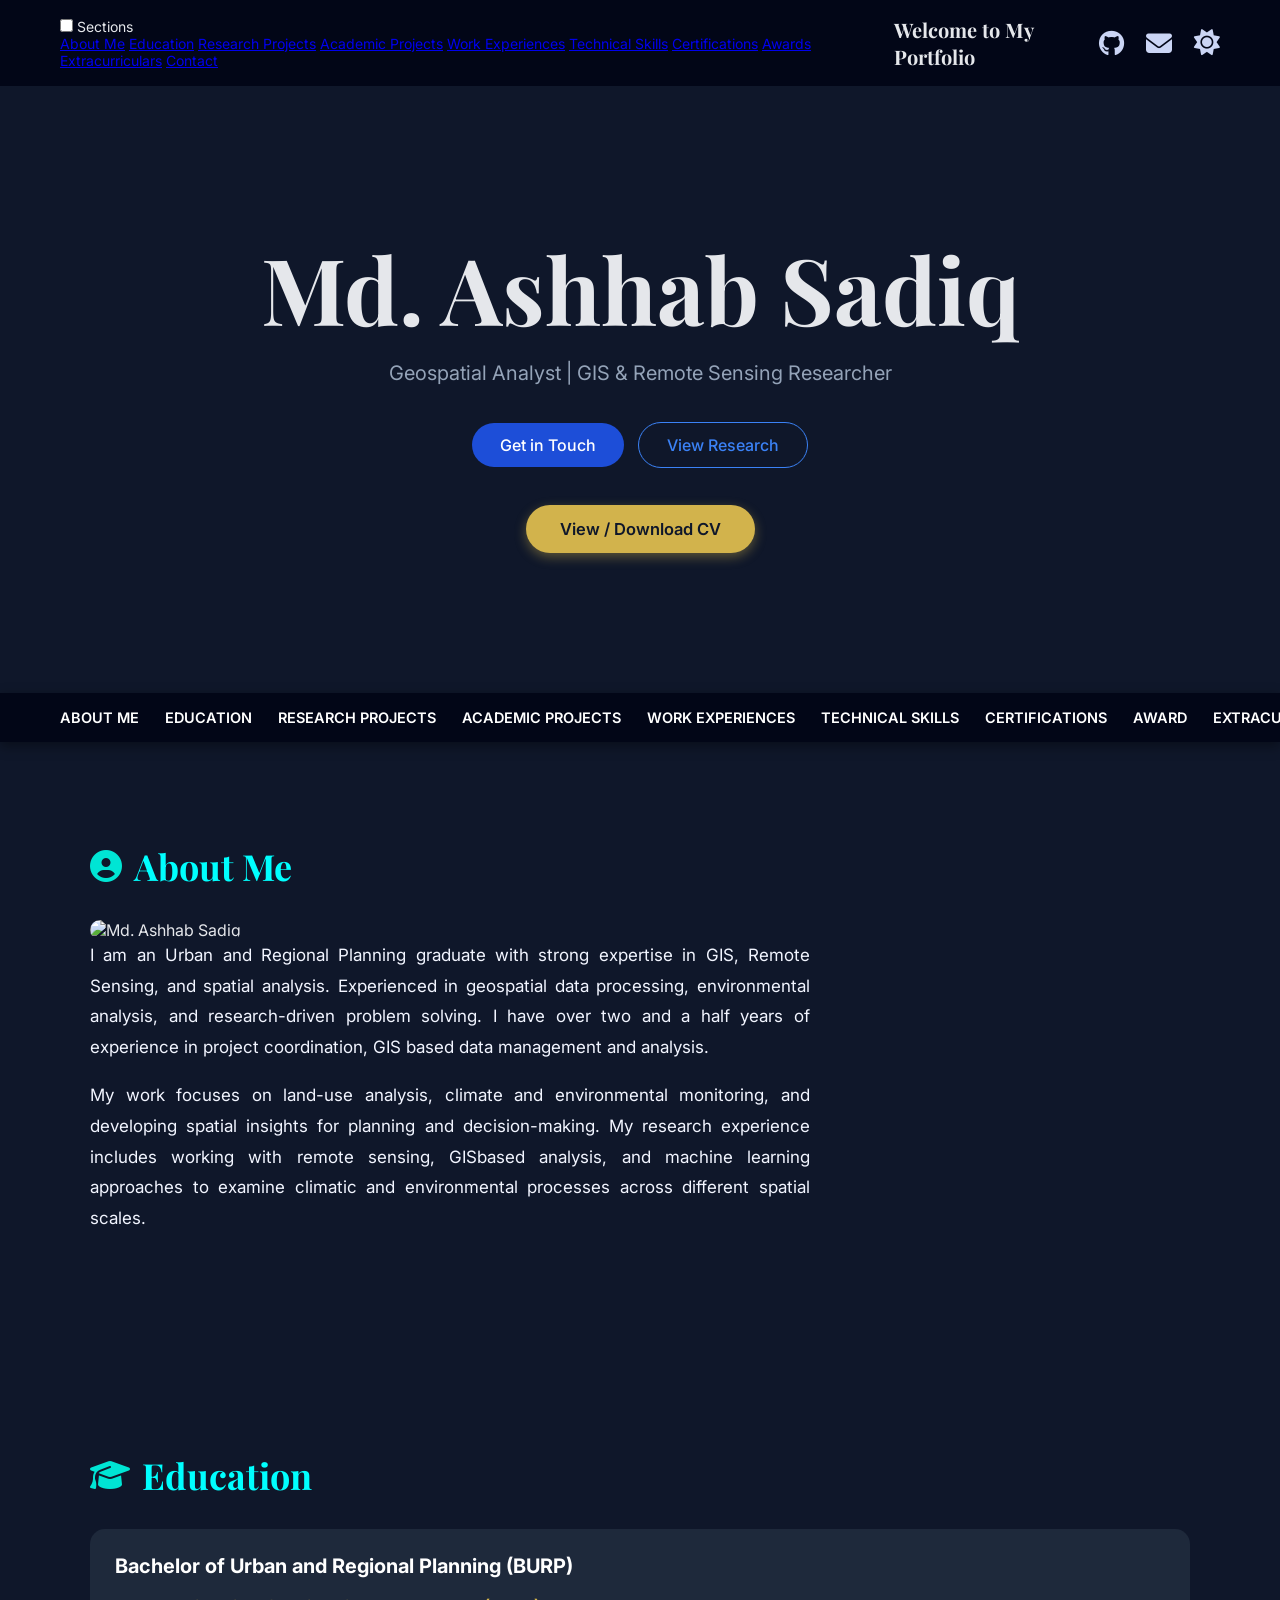
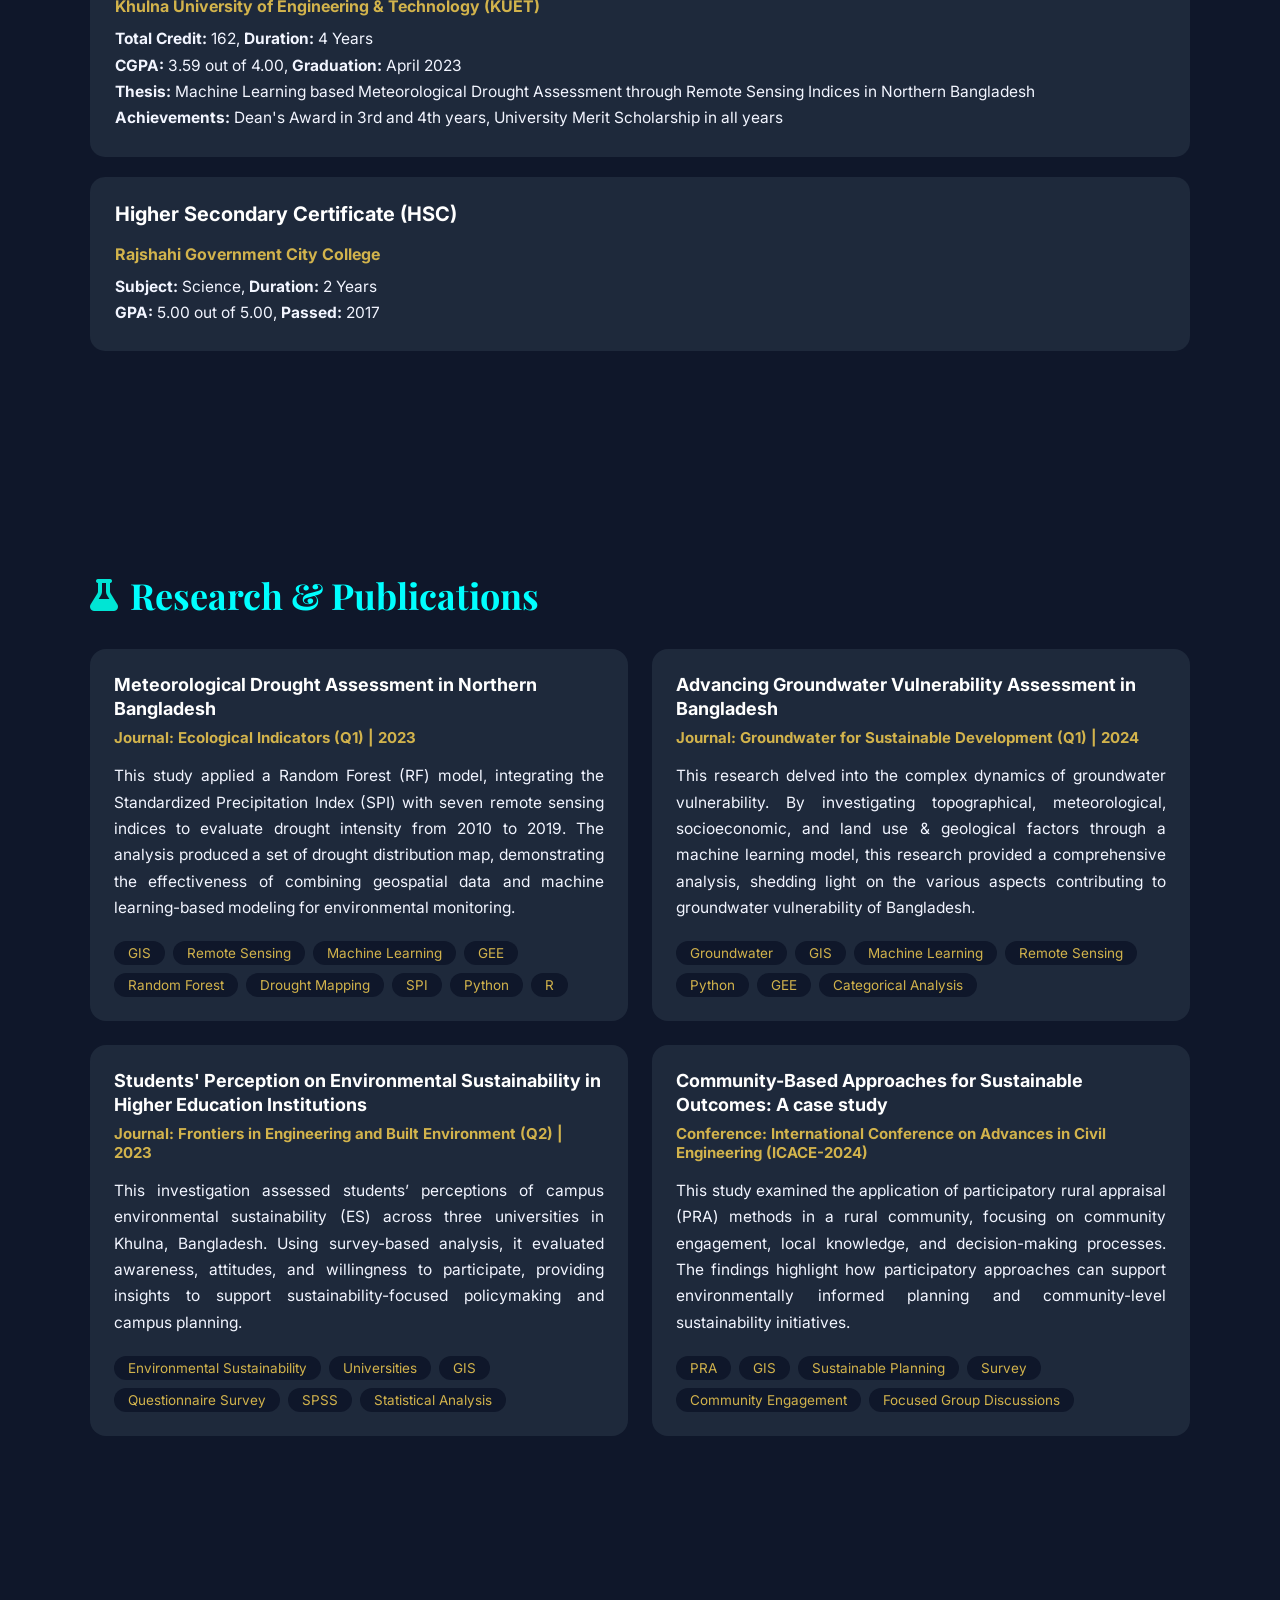
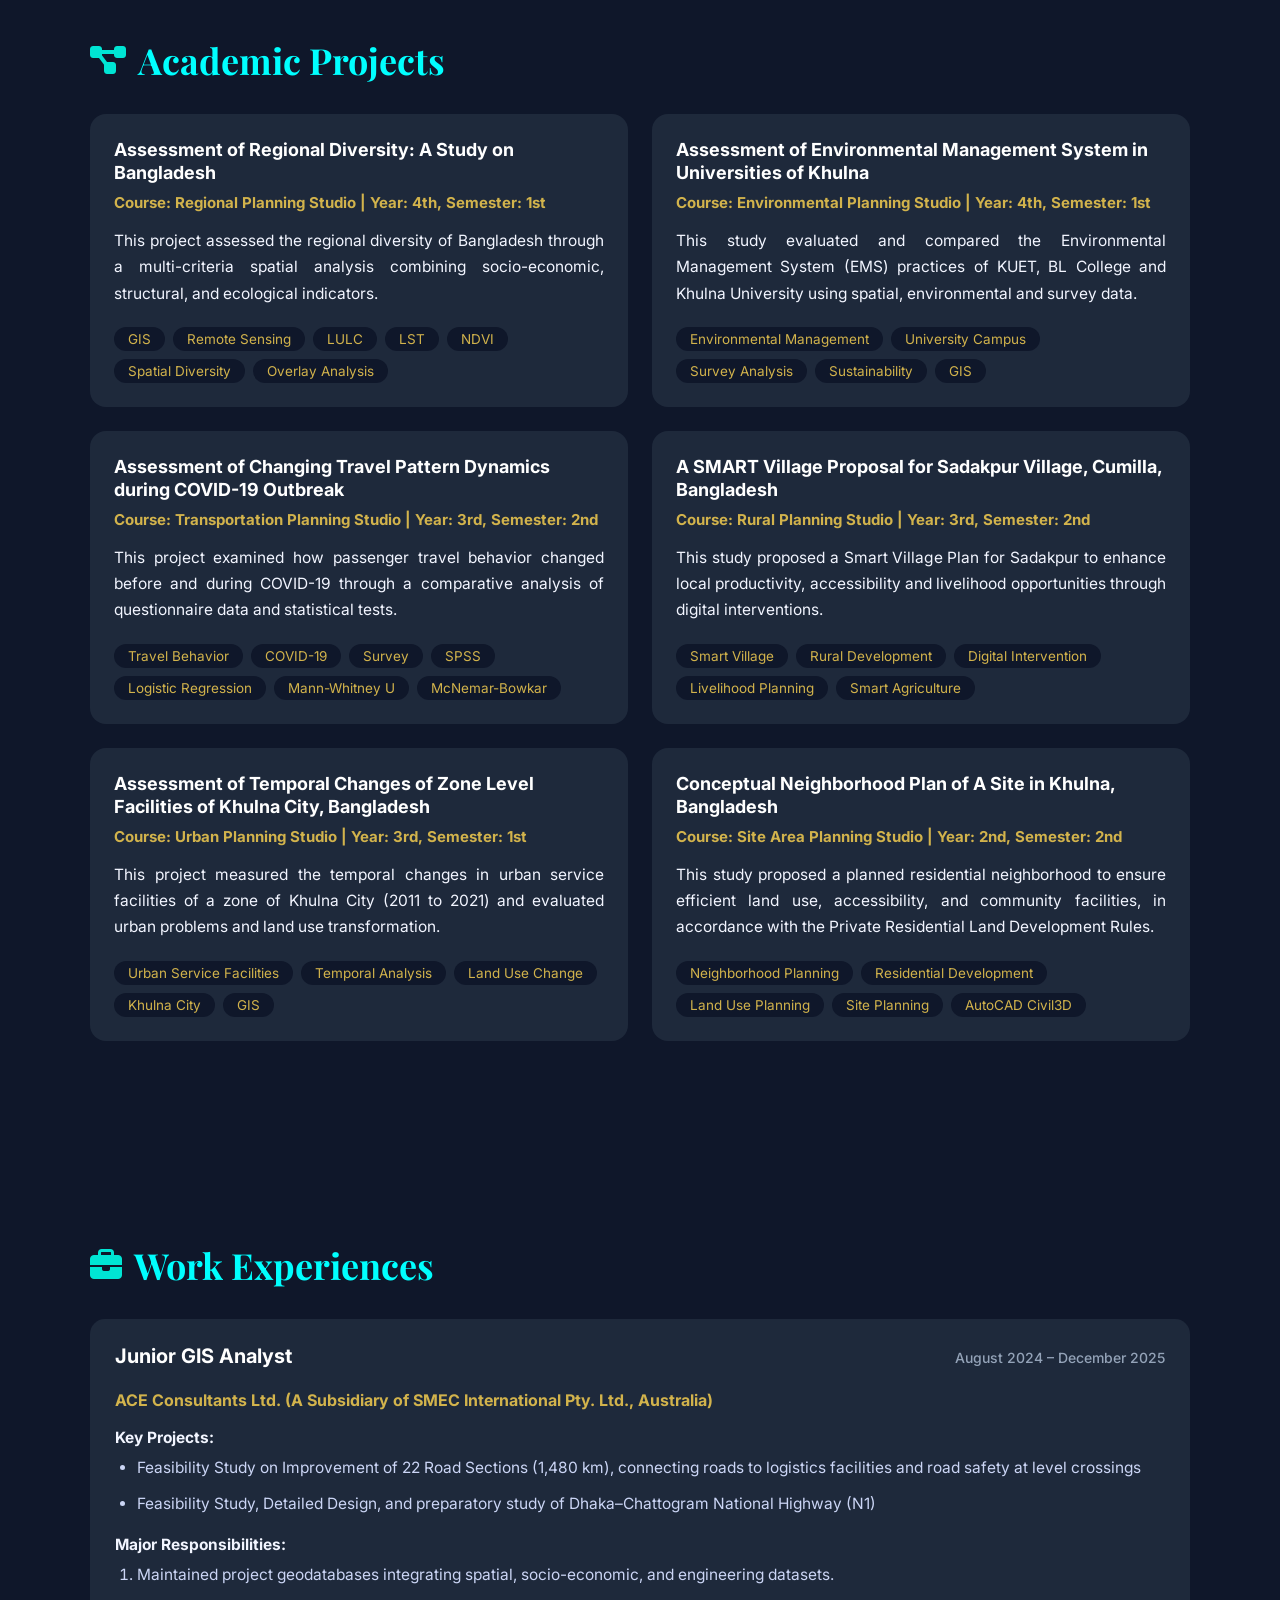
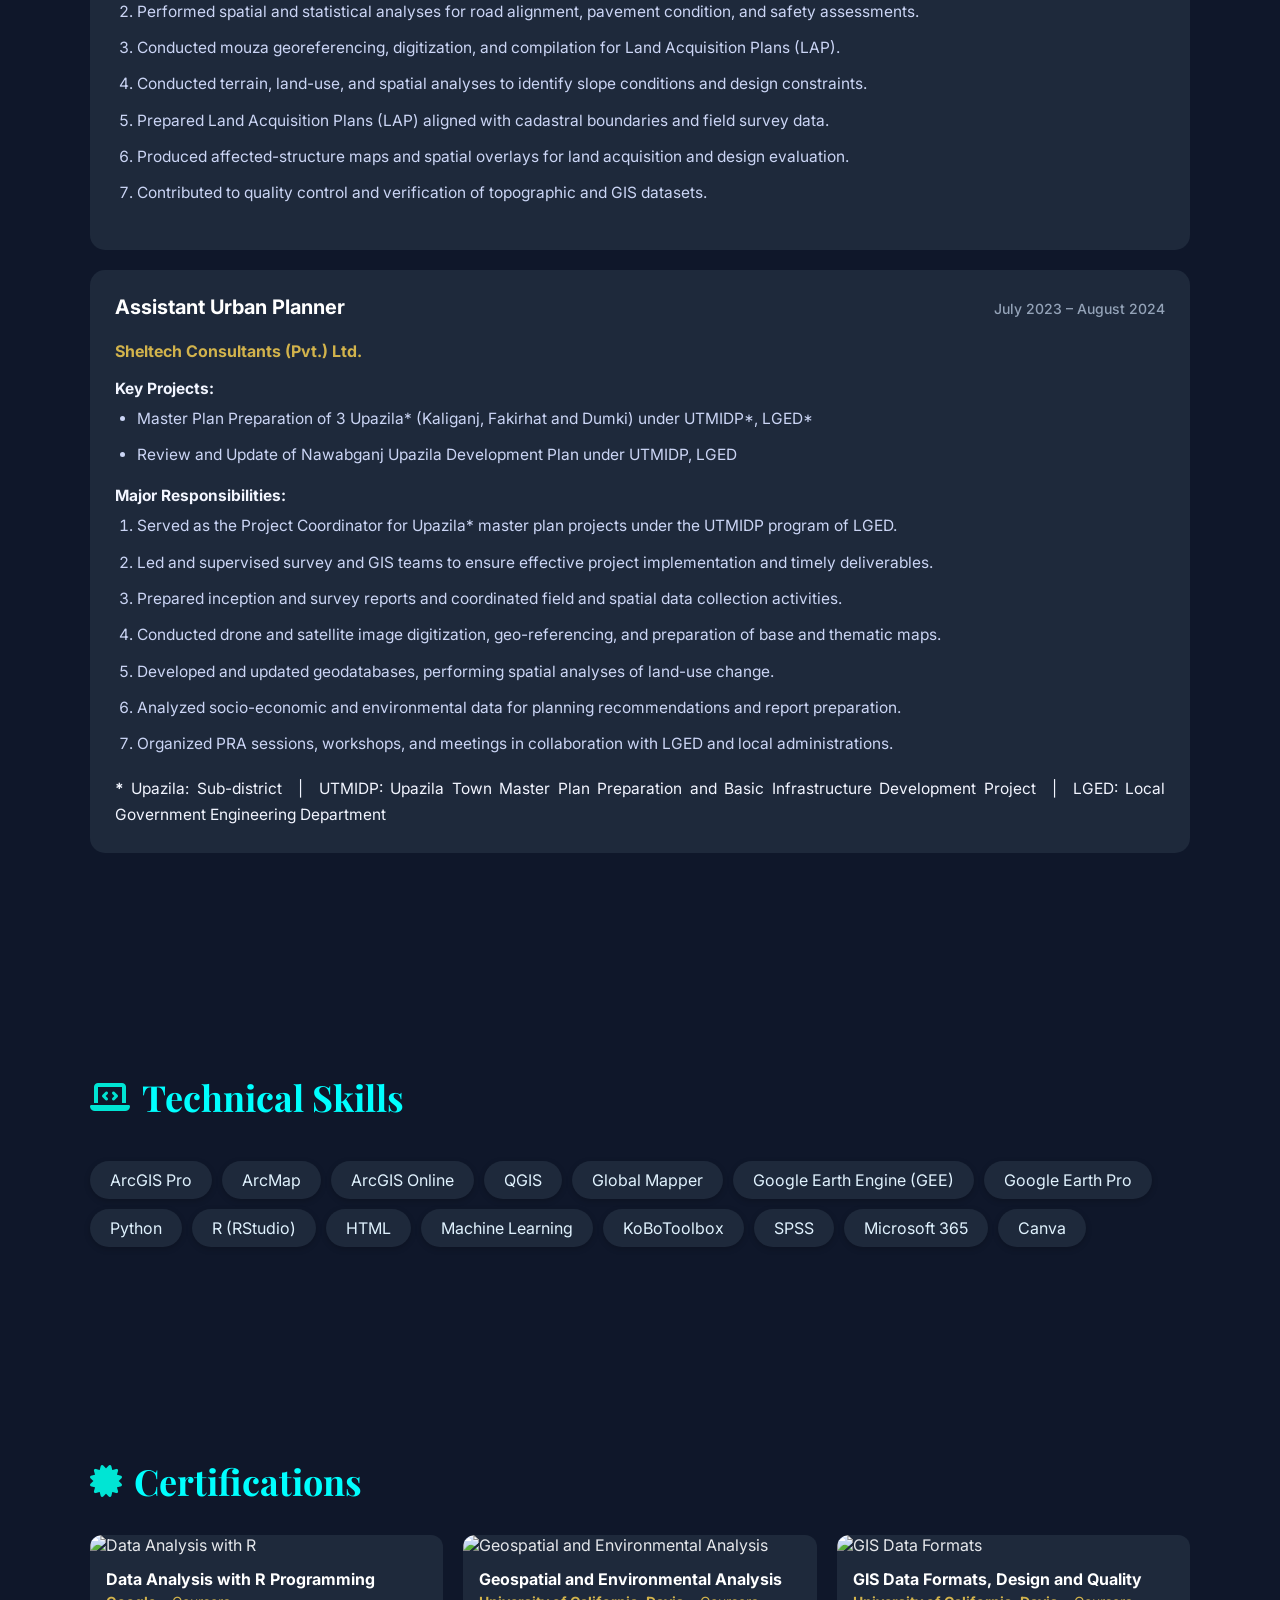
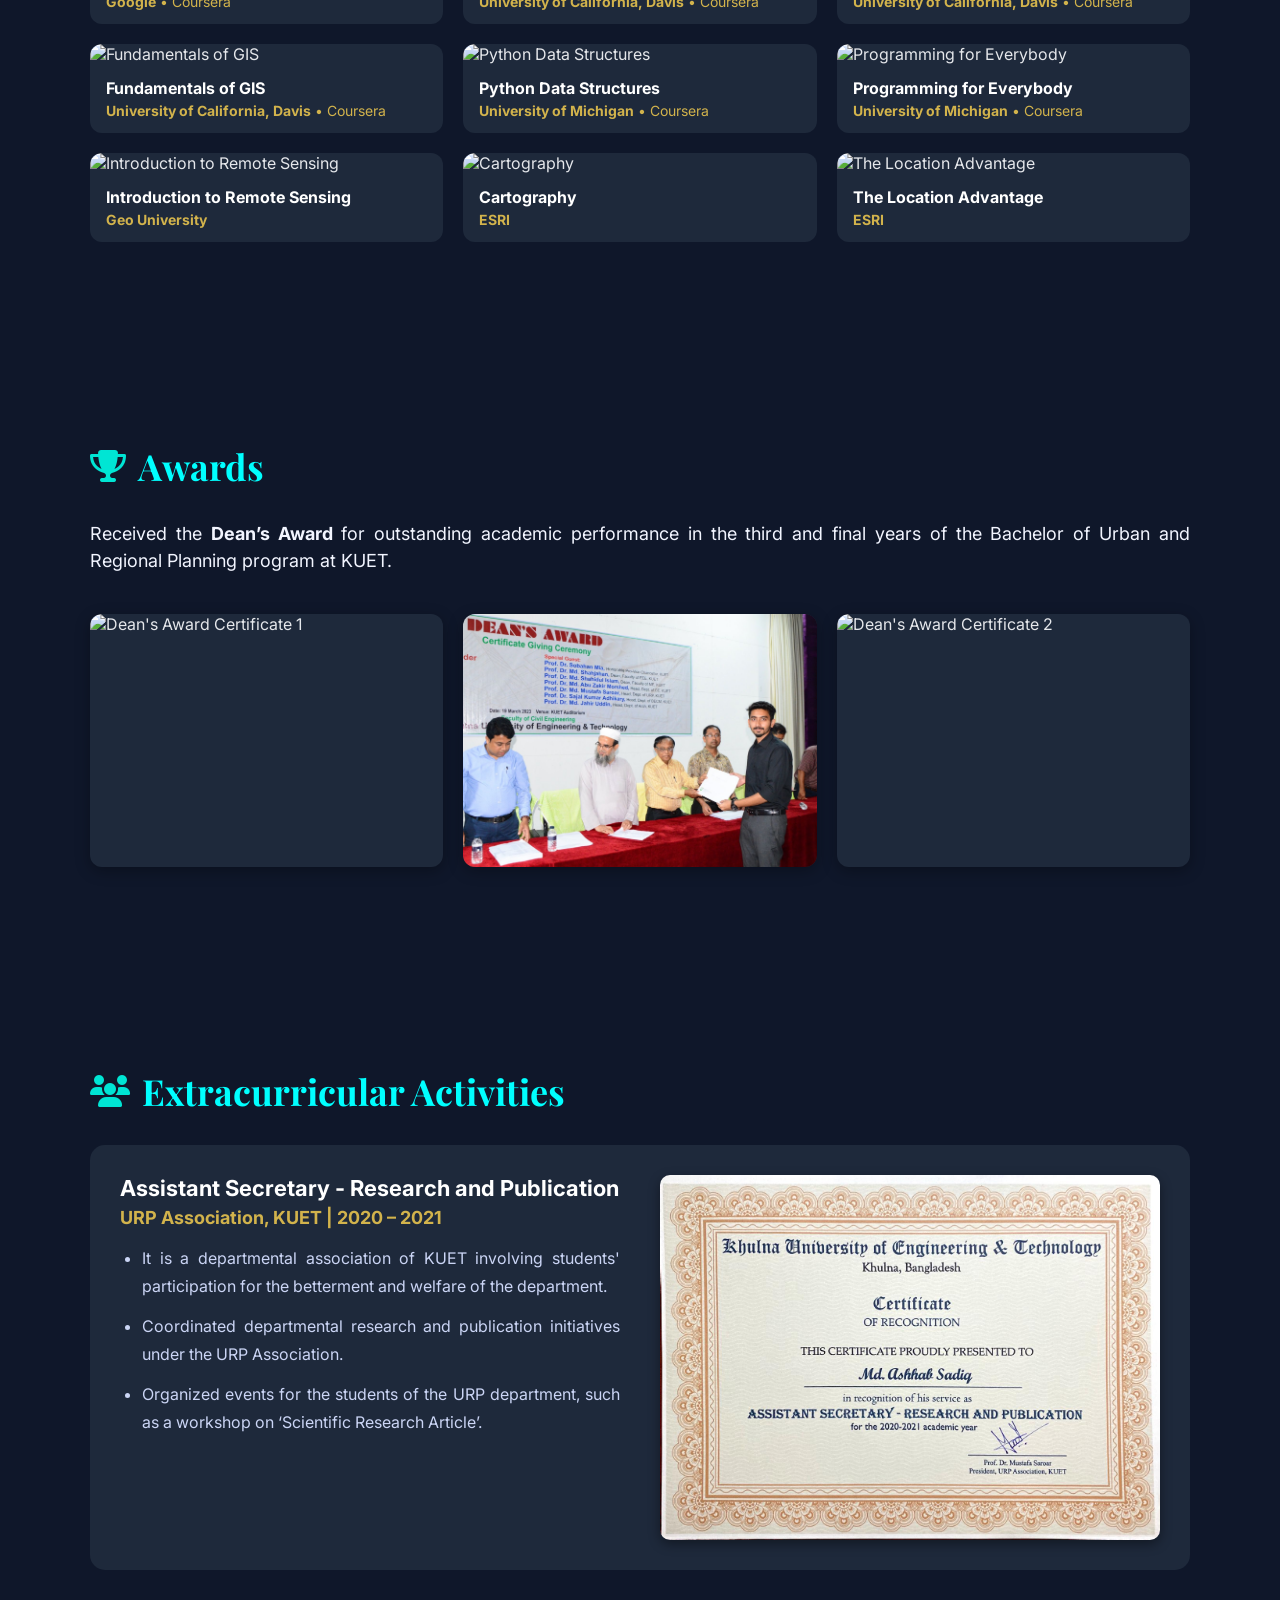
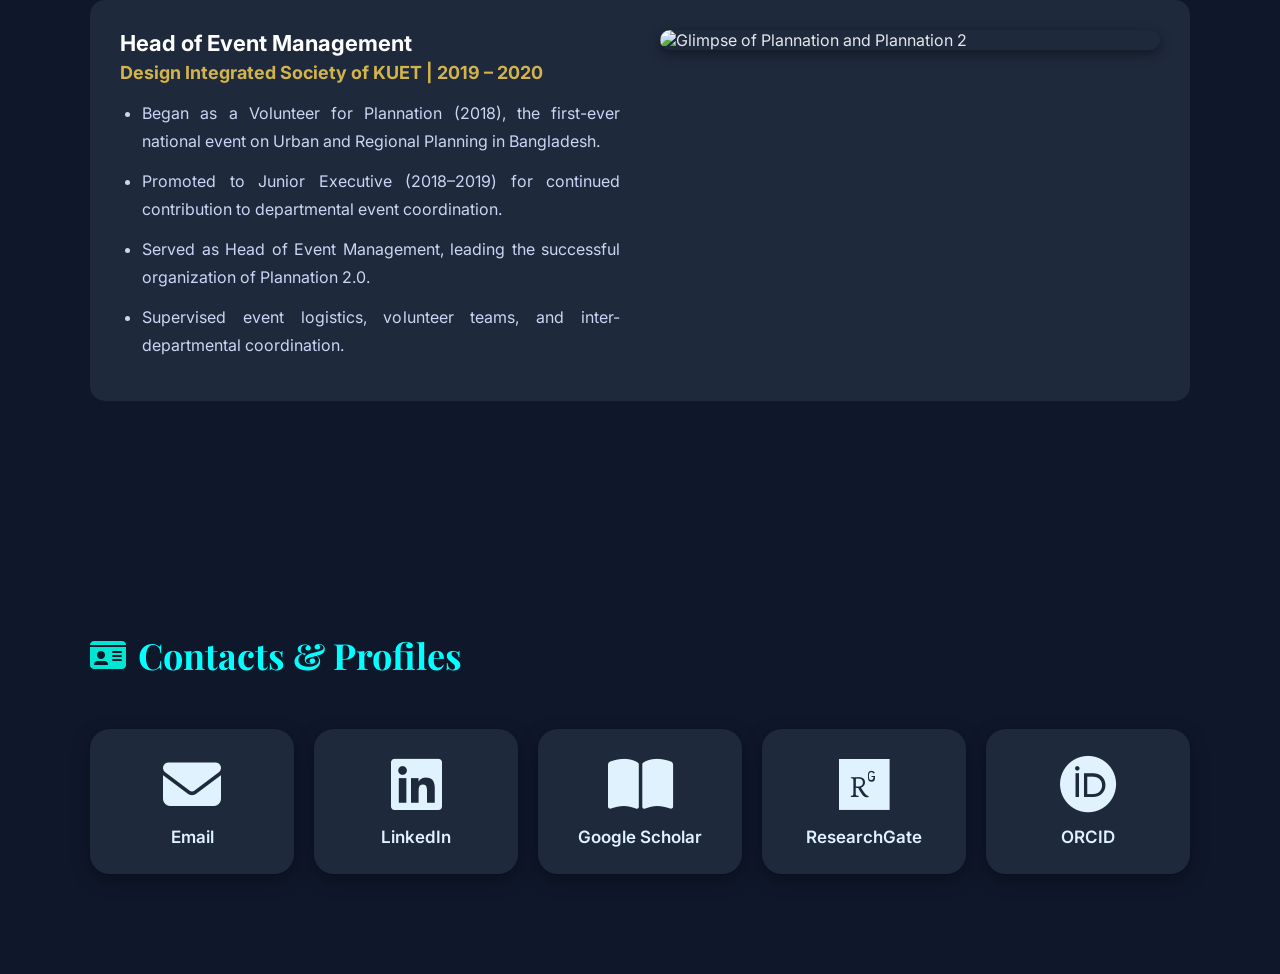
==== index.html @ 03bb6a5a "Update index.html" ====
<!DOCTYPE html>
<html lang="en">
<head>
  <meta charset="UTF-8">
  <meta name="viewport" content="width=device-width, initial-scale=1.0">
  <title>Md. Ashhab Sadiq | Portfolio</title>
  <link rel="stylesheet" href="style.css">
  <link rel="stylesheet" href="https://cdnjs.cloudflare.com/ajax/libs/font-awesome/6.5.1/css/all.min.css">
  <link href="https://fonts.googleapis.com/css2?family=Playfair+Display:wght@500;700&family=Inter:wght@300;400;500&display=swap" rel="stylesheet">
</head>
<body> 

<!-- TOP NAVBAR -->
<header class="navbar">
  <!-- Hamburger Menu (Mobile only) -->
  <div class="hamburger">
    <input type="checkbox" id="mobile-menu-toggle">
    <label for="mobile-menu-toggle" class="hamburger-label">
      <span></span>
      <span></span>
      <span></span>
    </label>
    <span class="hamburger-text">Sections</span>

    <!-- Mobile Menu (inside hamburger for reliable click) -->
    <nav class="mobile-menu">
      <a href="#about">About Me</a>
      <a href="#education">Education</a>
      <a href="#research">Research Projects</a>
      <a href="#projects">Academic Projects</a>
      <a href="#experience">Work Experiences</a>
      <a href="#skills">Technical Skills</a>
      <a href="#certifications">Certifications</a>
      <a href="#awards">Awards</a>
      <a href="#extracurricular">Extracurriculars</a>
      <a href="#contact">Contact</a>
    </nav>
  </div>

  <!-- Desktop logo -->
  <div class="logo">Welcome to My Portfolio</div>

  <div class="social-icons">
    <a href="https://github.com/ashhabsadiq" target="_blank" title="GitHub"><i class="fab fa-github"></i></a>
    <a href="mailto:sadiq.kuet.urp@gmail.com" title="Email"><i class="fas fa-envelope"></i></a>
    <button id="theme-toggle" class="theme-btn" title="Toggle Light/Dark Mode">
      <i class="fas fa-sun"></i>
    </button>
  </div>
</header>

<!-- HERO -->
<section class="hero">
  <div class="container">
    <h1>Md. Ashhab Sadiq</h1>
    <p>Geospatial Analyst | GIS & Remote Sensing Researcher</p>
    <div class="buttons">
      <a href="#contact" class="btn">Get in Touch</a>
      <a href="#research" class="btn-outline">View Research</a>
    </div>
    <div class="cv-button-wrapper">
      <a href="CV_Md. Ashhab Sadiq.pdf" class="btn-cv" target="_blank">View / Download CV</a>
    </div>
  </div>
</section>

<!-- SECONDARY NAV -->
<nav class="secondary-nav">
  <div class="secondary-container">
    <a href="#about">ABOUT ME</a>
    <a href="#education">EDUCATION</a>
    <a href="#research">RESEARCH PROJECTS</a>
    <a href="#projects">ACADEMIC PROJECTS</a>
    <a href="#experience">WORK EXPERIENCES</a>
    <a href="#skills">TECHNICAL SKILLS</a>
    <a href="#certifications">CERTIFICATIONS</a>
    <a href="#awards">AWARD</a>
    <a href="#extracurricular">EXTRACURRICULARS</a>
    <a href="#contact">CONTACT</a>
  </div>
</nav>

<!-- ABOUT ME -->
<section id="about" class="section">
  <div class="container">
    <div class="about-wrapper">
      <div class="about-text">
        <h2><i class="fas fa-user-circle"></i> About Me</h2>
        <div class="about-img">
          <img src="Photo.JPG" alt="Md. Ashhab Sadiq">
        </div>
        <p>I am an Urban and Regional Planning graduate with strong expertise in GIS, Remote Sensing, and spatial analysis.
          Experienced in geospatial data processing, environmental analysis, and research-driven problem solving.
          I have over two and a half years of experience in project coordination, GIS based data management and analysis.</p>
        <p>My work focuses on land-use analysis, climate and environmental monitoring, and developing spatial insights for planning
          and decision-making. My research experience includes working with remote sensing, GISbased analysis, and machine learning
          approaches to examine climatic and environmental processes across different spatial scales.</p>
      </div>
    </div>
  </div>
</section>

<!-- EDUCATION -->
<section id="education" class="section">
  <div class="container">
    <h2><i class="fas fa-graduation-cap"></i> Education</h2>
    <div class="card">
      <h3><a href="https://www.kuet.ac.bd/urp" target="_blank">Bachelor of Urban and Regional Planning (BURP)</a></h3>
      <h4><a href="https://kuet.ac.bd/" target="_blank">Khulna University of Engineering & Technology (KUET)</a></h4>
      <p><strong>Total Credit:</strong> 162, <strong>Duration:</strong> 4 Years</p>
      <p><strong>CGPA:</strong> 3.59 out of 4.00, <strong>Graduation:</strong> April 2023</p>
      <p><strong>Thesis:</strong> Machine Learning based Meteorological Drought Assessment through Remote Sensing Indices in Northern Bangladesh</p>
      <p><strong>Achievements:</strong> Dean's Award in 3rd and 4th years, University Merit Scholarship in all years</p>
    </div>
    <div class="card">
      <h3>Higher Secondary Certificate (HSC)</h3>
      <h4><a href="https://rc.gov.bd/" target="_blank">Rajshahi Government City College</a></h4>
      <p><strong>Subject:</strong> Science, <strong>Duration:</strong> 2 Years</p>
      <p><strong>GPA:</strong> 5.00 out of 5.00, <strong>Passed:</strong> 2017</p>
    </div>
  </div>
</section>

<!-- RESEARCH & PUBLICATIONS -->
<section id="research" class="section">
  <div class="container">
    <h2><i class="fas fa-flask"></i> Research & Publications</h2>
    
    <div class="research-grid">

      <!-- Block 1 -->
      <a href="research-drought.html" class="card-link">
        <div class="research-card">
          <h3>Meteorological Drought Assessment in Northern Bangladesh</h3>
          <div class="research-meta">
          Journal: Ecological Indicators (Q1)  |  2023
          </div>
          <p>This study applied a Random Forest (RF) model, integrating the Standardized Precipitation Index (SPI) with seven remote sensing indices to 
            evaluate drought intensity from 2010 to 2019. The analysis produced a set of drought distribution map, demonstrating the 
            effectiveness of combining geospatial data and machine learning-based modeling for environmental monitoring.</p>
          <div class="keyword-tags">
            <span class="tag">GIS</span>
            <span class="tag">Remote Sensing</span>
            <span class="tag">Machine Learning</span>
            <span class="tag">GEE</span>
            <span class="tag">Random Forest</span>
            <span class="tag">Drought Mapping</span>
            <span class="tag">SPI</span>
            <span class="tag">Python</span>
            <span class="tag">R</span>
          </div>
        </div>
      </a>

      <!-- Block 2 -->
      <a href="research-groundwater.html" class="card-link">
        <div class="research-card">
          <h3>Advancing Groundwater Vulnerability Assessment in Bangladesh</h3>
          <div class="research-meta">
          Journal: Groundwater for Sustainable Development (Q1)  |  2024
          </div>
          <p>This research delved into the complex dynamics of groundwater vulnerability. By investigating topographical, meteorological, socioeconomic, and land use & geological factors through a machine learning model, this research provided a comprehensive analysis, shedding light on the various aspects contributing to groundwater vulnerability of Bangladesh.</p>
          <div class="keyword-tags">
            <span class="tag">Groundwater</span>
            <span class="tag">GIS</span>
            <span class="tag">Machine Learning</span>
            <span class="tag">Remote Sensing</span>
            <span class="tag">Python</span>
            <span class="tag">GEE</span>
            <span class="tag">Categorical Analysis</span>
          </div>
        </div>
      </a>

      <!-- Block 3 -->
      <a href="research-sustainability.html" class="card-link">
        <div class="research-card">
          <h3>Students' Perception on Environmental Sustainability in Higher Education Institutions</h3>
          <div class="research-meta">
          Journal: Frontiers in Engineering and Built Environment (Q2)  |  2023
          </div>
          <p>This investigation assessed students’ perceptions of campus environmental sustainability (ES) across three universities in Khulna, Bangladesh. Using survey-based analysis, it evaluated awareness, attitudes, and willingness to participate, providing insights to support sustainability-focused policymaking and campus planning.</p>
          <div class="keyword-tags">
            <span class="tag">Environmental Sustainability</span>
            <span class="tag">Universities</span>
            <span class="tag">GIS</span>
            <span class="tag">Questionnaire Survey</span>
            <span class="tag">SPSS</span>
            <span class="tag">Statistical Analysis</span>
          </div>
        </div>
      </a>

      <!-- Block 4 -->
      <a href="research-pra.html" class="card-link">
        <div class="research-card">
          <h3>Community-Based Approaches for Sustainable Outcomes: A case study</h3>
          <div class="research-meta">
            Conference: International Conference on Advances in Civil Engineering (ICACE-2024)
          </div>
          <p>This study examined the application of participatory rural appraisal (PRA) methods in a rural community, focusing on community engagement, local knowledge, and decision-making processes. The findings highlight how participatory approaches can support environmentally informed planning and community-level sustainability initiatives.</p>
          <div class="keyword-tags">
            <span class="tag">PRA</span>
            <span class="tag">GIS</span>
            <span class="tag">Sustainable Planning</span>
            <span class="tag">Survey</span>
            <span class="tag">Community Engagement</span>
            <span class="tag">Focused Group Discussions</span>
          </div>
        </div>
      </a>

    </div>
  </div>
</section>

<!-- ACADEMIC PROJECTS -->
<section id="projects" class="section">
  <div class="container">
    <h2><i class="fas fa-project-diagram"></i> Academic Projects</h2>
    
    <div class="research-grid">

      <!-- 1 -->
      <a href="academic-regional-diversity.html" class="card-link">
        <div class="research-card">
          <h3>Assessment of Regional Diversity: A Study on Bangladesh</h3>
          <div class="research-meta">
           Course: Regional Planning Studio | Year: 4th, Semester: 1st
          </div>
          <p>This project assessed the regional diversity of Bangladesh through a multi-criteria spatial analysis combining socio-economic, structural, and ecological indicators.</p>
          <div class="keyword-tags">
            <span class="tag">GIS</span>
            <span class="tag">Remote Sensing</span>
            <span class="tag">LULC</span>
            <span class="tag">LST</span>
            <span class="tag">NDVI</span>
            <span class="tag">Spatial Diversity</span>
            <span class="tag">Overlay Analysis</span>
          </div>
        </div>
      </a>

      <!-- 2 -->
      <a href="academic-ems.html" class="card-link">
        <div class="research-card">
          <h3>Assessment of Environmental Management System in Universities of Khulna</h3>
          <div class="research-meta">
           Course: Environmental Planning Studio | Year: 4th, Semester: 1st
          </div>
          <p>This study evaluated and compared the Environmental Management System (EMS) practices of KUET, BL College and Khulna University using spatial, environmental and survey data.</p>
          <div class="keyword-tags">
            <span class="tag">Environmental Management</span>
            <span class="tag">University Campus</span>
            <span class="tag">Survey Analysis</span>
            <span class="tag">Sustainability</span>
            <span class="tag">GIS</span>
          </div>
        </div>
      </a>

      <!-- 3 -->
      <a href="academic-travel.html" class="card-link">
        <div class="research-card">
          <h3>Assessment of Changing Travel Pattern Dynamics during COVID-19 Outbreak</h3>
          <div class="research-meta">
           Course: Transportation Planning Studio | Year: 3rd, Semester: 2nd
          </div>
          <p>This project examined how passenger travel behavior changed before and during COVID-19 through a comparative analysis of questionnaire data and statistical tests.</p>
          <div class="keyword-tags">
            <span class="tag">Travel Behavior</span>
            <span class="tag">COVID-19</span>
            <span class="tag">Survey</span>
            <span class="tag">SPSS</span>
            <span class="tag">Logistic Regression</span>
            <span class="tag">Mann-Whitney U</span>
            <span class="tag">McNemar-Bowkar</span>
          </div>
        </div>
      </a>

      <!-- 4 -->
      <a href="academic-smart-village.html" class="card-link">
        <div class="research-card">
          <h3>A SMART Village Proposal for Sadakpur Village, Cumilla, Bangladesh</h3>
          <div class="research-meta">
            Course: Rural Planning Studio | Year: 3rd, Semester: 2nd
          </div>
          <p>This study proposed a Smart Village Plan for Sadakpur to enhance local productivity, accessibility and livelihood opportunities through digital interventions.</p>
          <div class="keyword-tags">
            <span class="tag">Smart Village</span>
            <span class="tag">Rural Development</span>
            <span class="tag">Digital Intervention</span>
            <span class="tag">Livelihood Planning</span>
            <span class="tag">Smart Agriculture</span>
          </div>
        </div>
      </a>

      <!-- 5 -->
      <a href="academic-zone-service.html" class="card-link">
        <div class="research-card">
          <h3>Assessment of Temporal Changes of Zone Level Facilities of Khulna City, Bangladesh</h3>
          <div class="research-meta">
            Course: Urban Planning Studio | Year: 3rd, Semester: 1st
          </div>
          <p>This project measured the temporal changes in urban service facilities of a zone of Khulna City (2011 to 2021) and evaluated urban problems and land use transformation.</p>
          <div class="keyword-tags">
            <span class="tag">Urban Service Facilities</span>
            <span class="tag">Temporal Analysis</span>
            <span class="tag">Land Use Change</span>
            <span class="tag">Khulna City</span>
            <span class="tag">GIS</span>
          </div>
        </div>
      </a>

      <!-- 6 -->
      <a href="academic-neighborhood-plan.html" class="card-link">
        <div class="research-card">
          <h3>Conceptual Neighborhood Plan of A Site in Khulna, Bangladesh</h3>
          <div class="research-meta">
           Course: Site Area Planning Studio | Year: 2nd, Semester: 2nd
          </div>
          <p>This study proposed a planned residential neighborhood to ensure efficient land use, accessibility, and community facilities, 
            in accordance with the Private Residential Land Development Rules.</p>
          <div class="keyword-tags">
            <span class="tag">Neighborhood Planning</span>
            <span class="tag">Residential Development</span>
            <span class="tag">Land Use Planning</span>
            <span class="tag">Site Planning</span>
            <span class="tag">AutoCAD Civil3D</span>
          </div>
        </div>
      </a>

    </div>
  </div>
</section>

<!-- WORK EXPERIENCES -->
<section id="experience" class="section">
  <div class="container">
    <h2><i class="fas fa-briefcase"></i> Work Experiences</h2>
    
    <div class="card">
      <div class="job-header">
        <h3>Junior GIS Analyst</h3>
        <span class="tenure">August 2024 – December 2025</span>
      </div>
      <h4 class="company"><a href="https://www.acebd.com/" target="_blank">ACE Consultants Ltd. (A Subsidiary of SMEC International Pty. Ltd., Australia)</a></h4>
      <h5>Key Projects:</h5>
      <ul>
        <li>Feasibility Study on Improvement of 22 Road Sections (1,480 km), connecting roads to logistics facilities and road safety at level crossings</li>
        <li>Feasibility Study, Detailed Design, and preparatory study of Dhaka–Chattogram National Highway (N1)</li>
      </ul>
      <h5>Major Responsibilities:</h5>
      <ol>
        <li>Maintained project geodatabases integrating spatial, socio-economic, and engineering datasets.</li>
        <li>Performed spatial and statistical analyses for road alignment, pavement condition, and safety assessments.</li>
        <li>Conducted mouza georeferencing, digitization, and compilation for Land Acquisition Plans (LAP).</li>
        <li>Conducted terrain, land-use, and spatial analyses to identify slope conditions and design constraints.</li>
        <li>Prepared Land Acquisition Plans (LAP) aligned with cadastral boundaries and field survey data.</li>
        <li>Produced affected-structure maps and spatial overlays for land acquisition and design evaluation.</li>
        <li>Contributed to quality control and verification of topographic and GIS datasets.</li>
      </ol>
    </div>

    <div class="card">
      <div class="job-header">
        <h3>Assistant Urban Planner</h3>
        <span class="tenure">July 2023 – August 2024</span>
      </div>
      <h4 class="company"><a href="https://www.scplbd.com/" target="_blank">Sheltech Consultants (Pvt.) Ltd.</a></h4>
      <h5>Key Projects:</h5>
      <ul>
        <li>Master Plan Preparation of 3 Upazila* (Kaliganj, Fakirhat and Dumki) under UTMIDP*, LGED*</li>
        <li>Review and Update of Nawabganj Upazila Development Plan under UTMIDP, LGED</li>
      </ul>
      <h5>Major Responsibilities:</h5>
      <ol>
        <li>Served as the Project Coordinator for Upazila* master plan projects under the UTMIDP program of LGED.</li>
        <li>Led and supervised survey and GIS teams to ensure effective project implementation and timely deliverables.</li>
        <li>Prepared inception and survey reports and coordinated field and spatial data collection activities.</li>
        <li>Conducted drone and satellite image digitization, geo-referencing, and preparation of base and thematic maps.</li>
        <li>Developed and updated geodatabases, performing spatial analyses of land-use change.</li>
        <li>Analyzed socio-economic and environmental data for planning recommendations and report preparation.</li>
        <li>Organized PRA sessions, workshops, and meetings in collaboration with LGED and local administrations.</li>
      </ol>
      <p class="footnote"><strong>*</strong> Upazila: Sub-district | UTMIDP: Upazila Town Master Plan Preparation and Basic Infrastructure Development Project | LGED: Local Government Engineering Department</p>
    </div>
  </div>
</section>

<!-- TECHNICAL SKILLS -->
<section id="skills" class="section">
  <div class="container">
    <h2><i class="fas fa-laptop-code"></i> Technical Skills</h2>
    <div class="skills-grid">
      <div class="skill-item">ArcGIS Pro</div>
      <div class="skill-item">ArcMap</div>
      <div class="skill-item">ArcGIS Online</div>
      <div class="skill-item">QGIS</div>
      <div class="skill-item">Global Mapper</div>
      <div class="skill-item">Google Earth Engine (GEE)</div>
      <div class="skill-item">Google Earth Pro</div>
      <div class="skill-item">Python</div>
      <div class="skill-item">R (RStudio)</div>
      <div class="skill-item">HTML</div>
      <div class="skill-item">Machine Learning</div>
      <div class="skill-item">KoBoToolbox</div>
      <div class="skill-item">SPSS</div>
      <div class="skill-item">Microsoft 365</div>
      <div class="skill-item">Canva</div>
    </div>
  </div>
</section>

<!-- CERTIFICATIONS -->
<section id="certifications" class="section">
  <div class="container">
    <h2><i class="fas fa-certificate"></i> Certifications</h2>
    <div class="cert-grid">
      <div class="cert-card">
        <img src="Certifications/R.png" alt="Data Analysis with R">
        <div class="cert-info"><h4>Data Analysis with R Programming</h4><p><strong>Google</strong> • Coursera</p></div>
      </div>
      <div class="cert-card">
        <img src="Certifications/Geospatial.png" alt="Geospatial and Environmental Analysis">
        <div class="cert-info"><h4>Geospatial and Environmental Analysis</h4><p><strong>University of California, Davis</strong> • Coursera</p></div>
      </div>
      <div class="cert-card">
        <img src="Certifications/GIS Data Formats.png" alt="GIS Data Formats">
        <div class="cert-info"><h4>GIS Data Formats, Design and Quality</h4><p><strong>University of California, Davis</strong> • Coursera</p></div>
      </div>
      <div class="cert-card">
        <img src="Certifications/Fundamentals of GIS.png" alt="Fundamentals of GIS">
        <div class="cert-info"><h4>Fundamentals of GIS</h4><p><strong>University of California, Davis</strong> • Coursera</p></div>
      </div>
      <div class="cert-card">
        <img src="Certifications/Python Data.png" alt="Python Data Structures">
        <div class="cert-info"><h4>Python Data Structures</h4><p><strong>University of Michigan</strong> • Coursera</p></div>
      </div>
      <div class="cert-card">
        <img src="Certifications/Programming.png" alt="Programming for Everybody">
        <div class="cert-info"><h4>Programming for Everybody</h4><p><strong>University of Michigan</strong> • Coursera</p></div>
      </div>
      <div class="cert-card">
        <img src="Certifications/Remote Sensing.png" alt="Introduction to Remote Sensing">
        <div class="cert-info"><h4>Introduction to Remote Sensing</h4><p><strong>Geo University</strong></p></div>
      </div>
      <div class="cert-card">
        <img src="Certifications/Cartography.png" alt="Cartography">
        <div class="cert-info"><h4>Cartography</h4><p><strong>ESRI</strong></p></div>
      </div>
      <div class="cert-card">
        <img src="Certifications/Location.png" alt="The Location Advantage">
        <div class="cert-info"><h4>The Location Advantage</h4><p><strong>ESRI</strong></p></div>
      </div>
    </div>
  </div>
</section>

<!-- AWARDS -->
<section id="awards" class="section">
  <div class="container">
    <h2><i class="fas fa-trophy"></i> Awards</h2>
    <div class="award-text">
      <p>Received the <strong>Dean’s Award</strong> for outstanding academic performance in the third and final years of the Bachelor of Urban and Regional Planning program at KUET.</p>
    </div>
    <div class="award-grid">
      <div class="award-item"><img src="Certifications/Dean 1.png" alt="Dean's Award Certificate 1"></div>
      <div class="award-item"><img src="Certifications/Award.jpg" alt="Dean's Award Ceremony"></div>
      <div class="award-item"><img src="Certifications/Dean 2.png" alt="Dean's Award Certificate 2"></div>
    </div>
  </div>
</section>

<!-- EXTRACURRICULAR ACTIVITIES -->
<section id="extracurricular" class="section">
  <div class="container">
    <h2><i class="fas fa-users"></i> Extracurricular Activities</h2>

    <div class="extra-item">
      <div class="extra-text">
        <h3>Assistant Secretary - Research and Publication</h3>
        <h4 class="company"><a href="https://www.facebook.com/urpassociationofkuet" target="_blank">URP Association, KUET</a> | 2020 – 2021</h4>
        <ul>
          <li>It is a departmental association of KUET involving students' participation for the betterment and welfare of the department.</li>
          <li>Coordinated departmental research and publication initiatives under the URP Association.</li>
          <li>Organized events for the students of the URP department, such as a workshop on ‘Scientific Research Article’.</li>
        </ul>
      </div>
      <div class="extra-images">
        <img src="Certifications/Assistant Secratary Certificate.jpg" alt="Certificate">
      </div>
    </div>

    <div class="extra-item">
      <div class="extra-text">
        <h3>Head of Event Management</h3>
        <h4 class="company"><a href="https://www.facebook.com/disk.urp9203/" target="_blank">Design Integrated Society of KUET</a> | 2019 – 2020</h4>
        <ul>
          <li>Began as a Volunteer for Plannation (2018), the first-ever national event on Urban and Regional Planning in Bangladesh.</li>
          <li>Promoted to Junior Executive (2018–2019) for continued contribution to departmental event coordination.</li>
          <li>Served as Head of Event Management, leading the successful organization of Plannation 2.0.</li>
          <li>Supervised event logistics, volunteer teams, and inter-departmental coordination.</li>
        </ul>
      </div>
      <div class="extra-images">
        <img src="Certifications/Second Extra.png" alt="Glimpse of Plannation and Plannation 2">
      </div>
    </div>
  </div>
</section>

<!-- CONTACT -->
<section id="contact" class="section">
  <div class="container">
    <h2><i class="fas fa-id-card"></i> Contacts & Profiles</h2>
    <div class="contact-buttons">
      <a href="mailto:sadiq.kuet.urp@gmail.com" target="_blank" class="contact-btn"><i class="fas fa-envelope"></i><span>Email</span></a>
      <a href="https://www.linkedin.com/in/sadiqurp" target="_blank" class="contact-btn"><i class="fab fa-linkedin"></i><span>LinkedIn</span></a>
      <a href="https://scholar.google.com/citations?user=yBWItBoAAAAJ&hl=en" target="_blank" class="contact-btn"><i class="fas fa-book-open"></i><span>Google Scholar</span></a>
      <a href="https://www.researchgate.net/profile/Md-Ashhab-Sadiq" target="_blank" class="contact-btn"><i class="fab fa-researchgate"></i><span>ResearchGate</span></a>
      <a href="https://orcid.org/0009-0001-2103-9612" target="_blank" class="contact-btn"><i class="fab fa-orcid"></i><span>ORCID</span></a>
    </div>
  </div>
</section>

<script>
// Theme toggle
const toggleBtn = document.getElementById('theme-toggle');
const body = document.body;

function setTheme(isLight) {
  if (isLight) {
    body.classList.add('light-mode');
    toggleBtn.innerHTML = '<i class="fas fa-moon"></i>';
  } else {
    body.classList.remove('light-mode');
    toggleBtn.innerHTML = '<i class="fas fa-sun"></i>';
  }
}

// Load saved preference
if (localStorage.getItem('theme') === 'light') {
  setTheme(true);
}

// Toggle on click
toggleBtn.addEventListener('click', () => {
  const isLight = !body.classList.contains('light-mode');
  setTheme(isLight);
  localStorage.setItem('theme', isLight ? 'light' : 'dark');
});
</script>  

</body>
</html>
---- style.css ----
/* ===================== */
/* RESET */
/* ===================== */
* {
  margin: 0;
  padding: 0;
  box-sizing: border-box;
}
body {
  font-family: 'Inter', sans-serif;
  background: #0f172a;
  color: #e5e7eb;
}

/* ===================== */
/* TOP NAVBAR */
/* ===================== */
.navbar {
  display: flex;
  justify-content: space-between;
  align-items: center;
  padding: 16px 60px;
  background: #020617;
  font-size: 14px;
}
.logo {
  font-family: 'Playfair Display', serif;
  font-size: 20px;
  font-weight: 700;
}
.social-icons {
  display: flex;
  gap: 22px;
}
.social-icons a {
  color: #cbd5f5;
  font-size: 26px;
  transition: 0.3s;
}
.social-icons a:hover {
  color: #00e5d4;
  transform: translateY(-3px);
}

/* ===================== */
/* HERO */
/* ===================== */
.hero {
  text-align: center;
  padding: 140px 20px;
}
.hero h1 {
  font-family: 'Playfair Display', serif;
  font-size: 92px;
  font-weight: 700;
  margin-bottom: 12px;
}
.hero p {
  margin-bottom: 40px;
  font-size: 20px;
  color: #94a3b8;
}
.buttons {
  margin-top: 50px;
}
.btn {
  background: #1d4ed8;
  color: white;
  padding: 12px 28px;
  border-radius: 30px;
  text-decoration: none;
  margin-right: 10px;
  font-weight: 500;
}
.btn-outline {
  border: 1px solid #3b82f6;
  color: #3b82f6;
  padding: 12px 28px;
  border-radius: 30px;
  text-decoration: none;
  font-weight: 500;
}

/* Golden CV Button with glow */
.cv-button-wrapper {
  margin-top: 50px;
  display: flex;
  justify-content: center;
}
.btn-cv {
  background: #d2b34c;
  color: #0f172a;
  padding: 14px 34px;
  border-radius: 30px;
  text-decoration: none;
  font-weight: 600;
  font-size: 16.5px;
  transition: all 0.3s ease;
  box-shadow: 0 4px 12px rgba(210, 179, 76, 0.4);
}
.btn-cv:hover {
  background: #f5d16e;
  transform: translateY(-3px);
  box-shadow: 0 8px 20px rgba(210, 179, 76, 0.5);
}

/* ===================== */
/* SECONDARY NAV */
/* ===================== */
.secondary-nav {
  background: #020617;
  padding: 16px 60px;
  position: sticky;
  top: 0;
  z-index: 999;
  box-shadow: 0 4px 12px rgba(0, 0, 0, 0.4);
}
.secondary-container {
  display: flex;
  flex-wrap: nowrap;
  gap: 26px;
  white-space: nowrap;
}
.secondary-container a {
  color: #ffffff;
  font-size: 14.5px;
  font-weight: 600;
  text-decoration: none;
  transition: 0.3s;
}
.secondary-container a:hover {
  color: #00e5d4;
}

/* ===================== */
/* SECTION HEADINGS (h2) */
/* ===================== */
.section h2 {
  font-family: 'Playfair Display', serif;
  font-size: 36px;
  margin-bottom: 30px;
  text-align: left;
  color: #00ffff;
  -webkit-background-clip: text;
  display: flex;
  align-items: center;
  gap: 12px;
}
.section h2 i {
  color: #00e5d4;
  font-size: 32px;
}

/* ===================== */
/* UNIFORM HEADING HIERARCHY */
/* ===================== */
h3 {
  font-size: 20px;
  color: #ffffff;
  margin-bottom: 4px;
}
h4 {
  font-size: 20px;
  color: #d2b34c !important;
  margin-bottom: 14px;
}
h5 {
  font-size: 15.5px;
  color: #f2f5ff;
  font-weight: 700;
  margin: 18px 0 8px 0;
}

/* ===================== */
/* CONTAINER & CARDS */
/* ===================== */
.container {
  width: 90%;
  max-width: 1100px;
  margin: 0 auto;
}
.section {
  padding: 100px 0;
}
.card {
  background: #1e293b;
  padding: 25px;
  border-radius: 15px;
  transition: 0.3s;
  margin-bottom: 20px;
}
.card:hover {
  transform: translateY(-6px);
  box-shadow: 0 10px 20px rgba(0, 229, 212, 0.15);
}
.card p, .card ul li, .card ol li {
  color: #f2f5ff;
  font-size: 15.5px;
  line-height: 1.7;
  text-align: justify;
}

/* Remove blue underline from ALL links */
.card a, .extra-text h4 a, .project-grid a, .research-card a {
  color: inherit !important;
  text-decoration: none !important;
}
.card a:hover, .extra-text h4 a:hover, .project-grid a:hover, .research-card a:hover {
  color: #00e5d4;
}

/* ===================== */
/* ABOUT ME - Two column layout (restored) */
/* ===================== */
.about-wrapper {
  display: flex;
  justify-content: space-between;
  align-items: center;
  gap: 40px;
}
.about-text {
  flex: 1;
  max-width: 720px;
}
.about-text p {
  font-size: 17px;
  line-height: 1.8;
  color: #f2f5ff;
  margin-bottom: 18px;
  text-align: justify;
}
.about-img img {
  width: 100%;
  max-width: 260px;
  border-radius: 16px;
}

/* ===================== */
/* WORK EXPERIENCE */
/* ===================== */
.job-header {
  display: flex;
  justify-content: space-between;
  align-items: center;
  margin-bottom: 8px;
}
.tenure {
  font-size: 14px;
  color: #94a3b8;
  font-weight: 500;
  white-space: nowrap;
}
.company {
  color: #e0f2fe;
  font-size: 18px;
  margin-bottom: 10px;
}
.card h4 {
  margin: 18px 0 10px 0;
  font-size: 16px;
  color: #e0f2fe;
}
.card ul, .card ol {
  padding-left: 22px;
  margin: 8px 0 18px 0;
  line-height: 1.75;
  text-align: justify;
}
.card ul li, .card ol li {
  margin-bottom: 10px;
  color: #cbd5f5;
}
.card ol {
  list-style-type: decimal;
}
.footnote {
  font-size: 13.5px;
  color: #94a3b8;
  margin-top: 12px;
}

/* ===================== */
/* TECHNICAL SKILLS, CERTIFICATIONS, AWARDS, EXTRACURRICULAR, CONTACT */
/* ===================== */
.skills-grid {
  display: flex;
  flex-wrap: wrap;
  gap: 10px;
  justify-content: flex-start;
  padding: 10px 0;
}
.skill-item {
  background: #1e293b;
  color: #e0f2fe;
  padding: 9px 20px;
  border-radius: 50px;
  font-size: 16px;
  white-space: nowrap;
  transition: all 0.3s ease;
  box-shadow: 0 2px 6px rgba(0, 0, 0, 0.2);
}
.skill-item:hover {
  background: #3b82f6;
  color: white;
  transform: translateY(-2px);
}

.cert-grid {
  display: grid;
  grid-template-columns: repeat(auto-fit, minmax(280px, 1fr));
  gap: 20px;
}
.cert-card {
  background: #1e293b;
  border-radius: 12px;
  overflow: hidden;
  transition: 0.3s;
}
.cert-card:hover {
  transform: translateY(-6px);
  box-shadow: 0 10px 20px rgba(0, 229, 212, 0.2);
}
.cert-card img {
  width: 100%;
  height: auto;
  display: block;
}
.cert-info {
  padding: 14px 16px;
}
.cert-info h4 {
  color: #ffffff !important;
  font-size: 16px;
  margin-bottom: 4px;
}
.cert-info p {
  color: #d2b34c;
  font-size: 14px;
  margin: 0;
}

.award-text {
  text-align: justify;
  max-width: 100%;
  margin-bottom: 40px;
  font-size: 18px;
  line-height: 1.5;
  color: #f2f5ff;
}
.award-grid {
  display: grid;
  grid-template-columns: repeat(auto-fit, minmax(320px, 1fr));
  gap: 20px;
}
.award-item {
  background: #1e293b;
  border-radius: 12px;
  overflow: hidden;
  box-shadow: 0 4px 15px rgba(0, 0, 0, 0.3);
  transition: 0.3s;
}
.award-item:hover {
  transform: translateY(-8px);
  box-shadow: 0 12px 25px rgba(0, 229, 212, 0.2);
}
.award-item img {
  width: 100%;
  height: auto;
  display: block;
}

.extra-item {
  display: flex;
  flex-wrap: wrap;
  gap: 40px;
  background: #1e293b;
  padding: 30px;
  border-radius: 15px;
  margin-bottom: 30px;
  align-items: flex-start;
}
.extra-text {
  flex: 1;
  min-width: 300px;
}
.extra-text h3 {
  font-size: 22px;
  margin-bottom: 6px;
}
.extra-text h4.company {
  margin-bottom: 16px;
}
.extra-text ul {
  padding-left: 22px;
  line-height: 1.75;
  text-align: justify;
}
.extra-text ul li {
  margin-bottom: 12px;
  color: #cbd5f5;
}
.extra-images {
  flex: 1;
  min-width: 300px;
  display: flex;
  flex-wrap: wrap;
  gap: 12px;
}
.extra-images img {
  width: 100%;
  border-radius: 10px;
  box-shadow: 0 4px 12px rgba(0, 0, 0, 0.4);
  transition: 0.3s;
}
.extra-images img:hover {
  transform: scale(1.03);
}

.contact-buttons {
  display: flex;
  flex-wrap: wrap;
  justify-content: space-between;
  gap: 20px;
  margin-top: 50px;
  width: 100%;
}
.contact-btn {
  display: flex;
  flex-direction: column;
  align-items: center;
  justify-content: center;
  width: 145px;
  height: 145px;
  background: #1e293b;
  border-radius: 20px;
  text-decoration: none;
  color: #e0f2fe;
  transition: all 0.3s ease;
  box-shadow: 0 6px 18px rgba(0, 0, 0, 0.35);
  flex: 1;
  min-width: 130px;
}
.contact-btn:hover {
  background: #3b82f6;
  color: white;
  transform: translateY(-8px);
}
.contact-btn i {
  font-size: 58px;
  margin-bottom: 14px;
}
.contact-btn span {
  font-size: 17px;
  font-weight: 600;
}

/* Project grid */
.project-grid {
  display: grid;
  grid-template-columns: repeat(auto-fit, minmax(320px, 1fr));
  gap: 25px;
}

/* ===================== */
/* RESEARCH & PUBLICATIONS - 2x2 grid */
/* ===================== */
.research-grid {
  display: grid;
  grid-template-columns: repeat(auto-fit, minmax(480px, 1fr));
  gap: 24px;
}
.research-card {
  background: #1e293b;
  padding: 24px;
  border-radius: 16px;
  transition: all 0.3s ease;
  height: 100%;
  display: flex;
  flex-direction: column;
}
.research-card:hover {
  transform: translateY(-6px);
  box-shadow: 0 12px 25px rgba(0, 229, 212, 0.15);
}
.research-card h3 {
  font-size: 18px;
  color: #ffffff;
  margin-bottom: 8px;
  line-height: 1.3;
}
.research-meta {
  font-size: 15px;
  font-weight: bold;
  color: #d2b34c;
  margin-bottom: 16px;
  display: flex;
  align-items: center;
  gap: 6px;
}
.research-meta i {
  color: #00e5d4;
}
.research-card p {
  color: #f2f5ff;
  font-size: 15.5px;
  line-height: 1.7;
  text-align: justify;
  flex-grow: 1;
  margin-bottom: 20px;
}
.keyword-tags {
  display: flex;
  flex-wrap: wrap;
  gap: 8px;
}
.keyword-tags .tag {
  background: #0f172a;
  color: #d2b34c;
  font-size: 13.5px;
  padding: 4px 14px;
  border-radius: 30px;
  white-space: nowrap;
}

/* Final fix for blue underlines in Research cards */
.research-grid .card-link,
.research-card a {
  color: inherit !important;
  text-decoration: none !important;
}
.research-grid .card-link:hover,
.research-card a:hover {
  color: #00e5d4;
}

/* ===================== */
/* LIGHT MODE THEME - FULLY UPDATED as requested */
/* ===================== */
.light-mode {
  --bg: #e8e3d8;
  --text: #292929;
  --card: #faf8f4;
  --h4-color: #203864;
  --accent: #1d4ed8;
}

/* Main background & text - forced everywhere */
.light-mode body {
  background: var(--bg) !important;
  color: var(--text) !important;
}

/* Hero section (between the two navbars) */
.light-mode .hero {
  background: var(--bg) !important;
}

/* Force all section padding areas */
.light-mode .section {
  background: var(--bg) !important;
}

/* Navbar & Secondary Nav */
.light-mode .navbar,
.light-mode .secondary-nav {
  background: #faf8f4;
  box-shadow: 0 4px 12px rgba(0, 0, 0, 0.1);
}
.light-mode .logo,
.light-mode .secondary-container a {
  color: #292929;
}

/* Top navbar icons (GitHub + Email) */
.light-mode .social-icons a {
  color: #292929;
}
.light-mode .social-icons a:hover {
  color: #203864;
}

/* Section heading icons (graduation cap, flask, etc.) */
.light-mode .section h2 i {
  color: #203864 !important;
}

/* Section headings */
.light-mode .section h2 {
  color: #203864 !important;
}

/* View Research button (outline + text) */
.light-mode .btn-outline {
  border: 1px solid #292929;
  color: #292929;
}

/* All cards & containers with soft grey outer glow */
.light-mode .card,
.light-mode .research-card,
.light-mode .cert-card,
.light-mode .award-item,
.light-mode .extra-item,
.light-mode .contact-btn,
.light-mode .skill-item {
  background: var(--card) !important;
  box-shadow: 0 8px 25px rgba(0, 0, 0, 0.12) !important;
}

/* All text (h1, h2, h3, h5, paragraphs, bullets, lists) */
.light-mode h1,
.light-mode h2,
.light-mode h3,
.light-mode h5,
.light-mode p,
.light-mode li,
.light-mode .research-card p,
.light-mode .award-text p,
.light-mode .extra-text ul li,
.light-mode .card ul li,
.light-mode .card ol li {
  color: var(--text) !important;
}

/* h4 (institutions, companies, course lines, etc.) */
.light-mode h4,
.light-mode .research-meta,
.light-mode .tenure,
.light-mode .footnote,
.light-mode .company,
.light-mode .cert-info h4 {
  color: var(--h4-color) !important;
}

/* Technical Skills pills */
.light-mode .skill-item {
  color: #292929 !important;
}
.light-mode .skill-item:hover {
  background: #3b82f6 !important;
  color: white !important;
}

/* Contact buttons text & icons */
.light-mode .contact-btn {
  color: #292929 !important;
}
.light-mode .contact-btn i,
.light-mode .contact-btn span {
  color: #292929 !important;
}
.light-mode .contact-btn:hover {
  background: #3b82f6 !important;
  color: white !important;
}

/* Keyword tags */
.light-mode .keyword-tags .tag {
  background: #f1f1f1;
  color: #203864;
}

/* CV Button */
.light-mode .btn-cv {
  background: #d2b34c;
  color: #292929;
}

/* Theme toggle button */
.theme-btn {
  background: none;
  border: none;
  color: #cbd5f5;
  font-size: 26px;
  cursor: pointer;
  padding: 0;
  transition: 0.3s;
}
.light-mode .theme-btn {
  color: #292929;
}
.theme-btn:hover {
  transform: rotate(30deg);
}

/* ===================== */
/* RESPONSIVE DESIGN - FINAL MOBILE FIX */
/* ===================== */

@media (max-width: 768px) {

  /* Wider overall content */
  .container {
    width: 95% !important;
    max-width: 1200px;
  }

  /* Hide text logo on mobile, show hamburger instead */
  .logo {
    display: none;
  }
  .hamburger {
    display: flex;
    align-items: center;
    gap: 8px;
    cursor: pointer;
  }

  /* Hamburger styles */
  .hamburger-label {
    display: flex;
    flex-direction: column;
    gap: 4px;
    width: 28px;
  }
  .hamburger-label span {
    height: 3px;
    background: #292929;
    border-radius: 3px;
    transition: 0.3s;
  }
  .hamburger-text {
    font-size: 15px;
    font-weight: 600;
    color: #292929;
  }

  /* Light mode hamburger color */
  .light-mode .hamburger-label span,
  .light-mode .hamburger-text {
    background: #292929;
    color: #292929;
  }

  /* Mobile Menu Panel */
  .mobile-menu {
    position: fixed;
    top: 0;
    left: -280px;
    width: 280px;
    height: 100vh;
    background: #020617;
    box-shadow: 4px 0 15px rgba(0, 0, 0, 0.3);
    padding: 80px 20px 30px;
    display: flex;
    flex-direction: column;
    gap: 6px;
    transition: left 0.4s ease;
    z-index: 9999;
    overflow-y: auto;
  }
  .mobile-menu a {
    color: #ffffff;
    font-size: 16px;
    padding: 14px 20px;
    border-radius: 8px;
    text-decoration: none;
  }
  .mobile-menu a:hover {
    background: #1e293b;
    color: #00e5d4;
  }

  /* Open menu when checkbox checked */
  #mobile-menu-toggle:checked ~ .mobile-menu {
    left: 0;
  }

  /* Hero title size */
  .hero h1 {
    font-size: 46px;
    line-height: 1.05;
  }

  /* About Me - single column, photo BELOW heading */
  .about-wrapper {
    flex-direction: column;
    gap: 25px;
  }
  .about-img {
    order: 1;               /* photo comes after heading */
    text-align: center;
  }
  .about-img img {
    max-width: 240px;
    margin: 0 auto;
  }

  /* Research & Academic cards - comfortable width */
  .research-grid,
  .academic-grid {
    grid-template-columns: repeat(auto-fit, minmax(300px, 1fr));
    gap: 20px;
  }
}

/* Extra small phones */
@media (max-width: 480px) {
  .hero h1 {
    font-size: 40px;
  }
  .research-grid,
  .academic-grid {
    grid-template-columns: 1fr;
  }
}
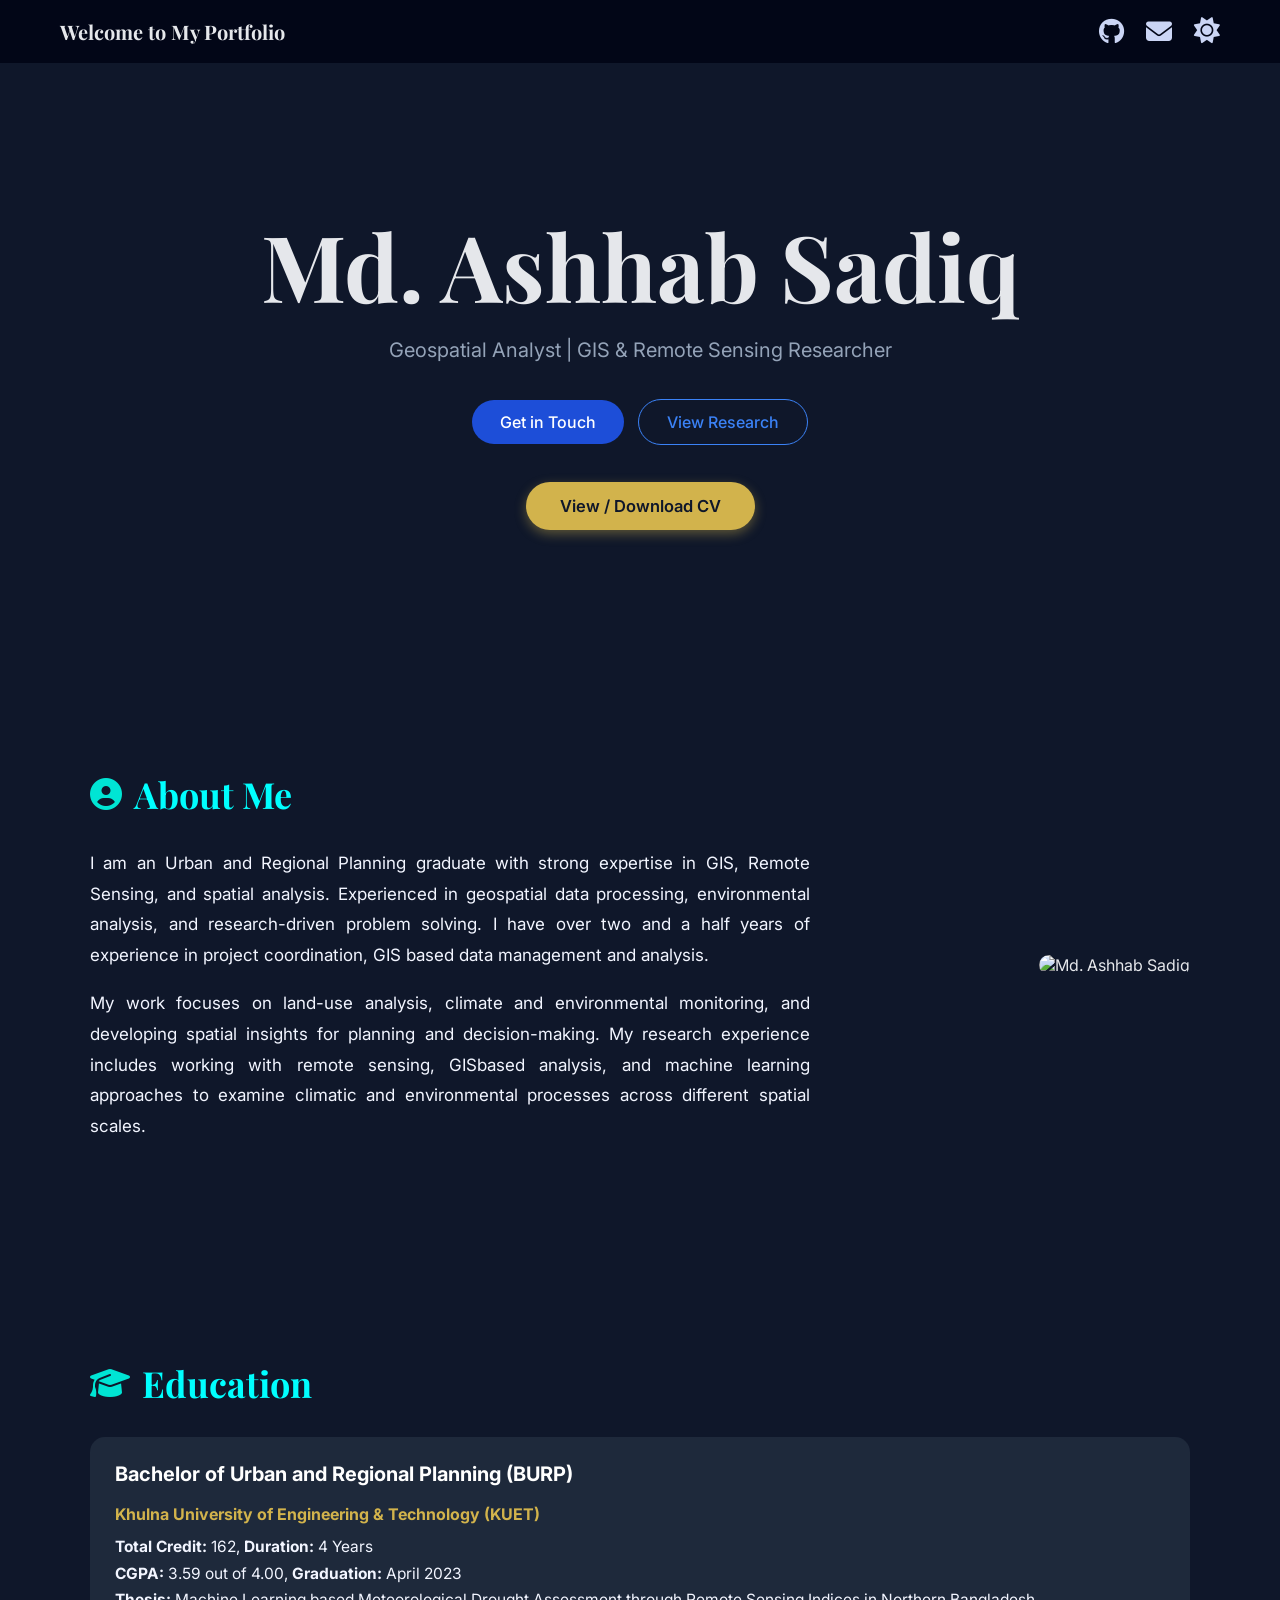
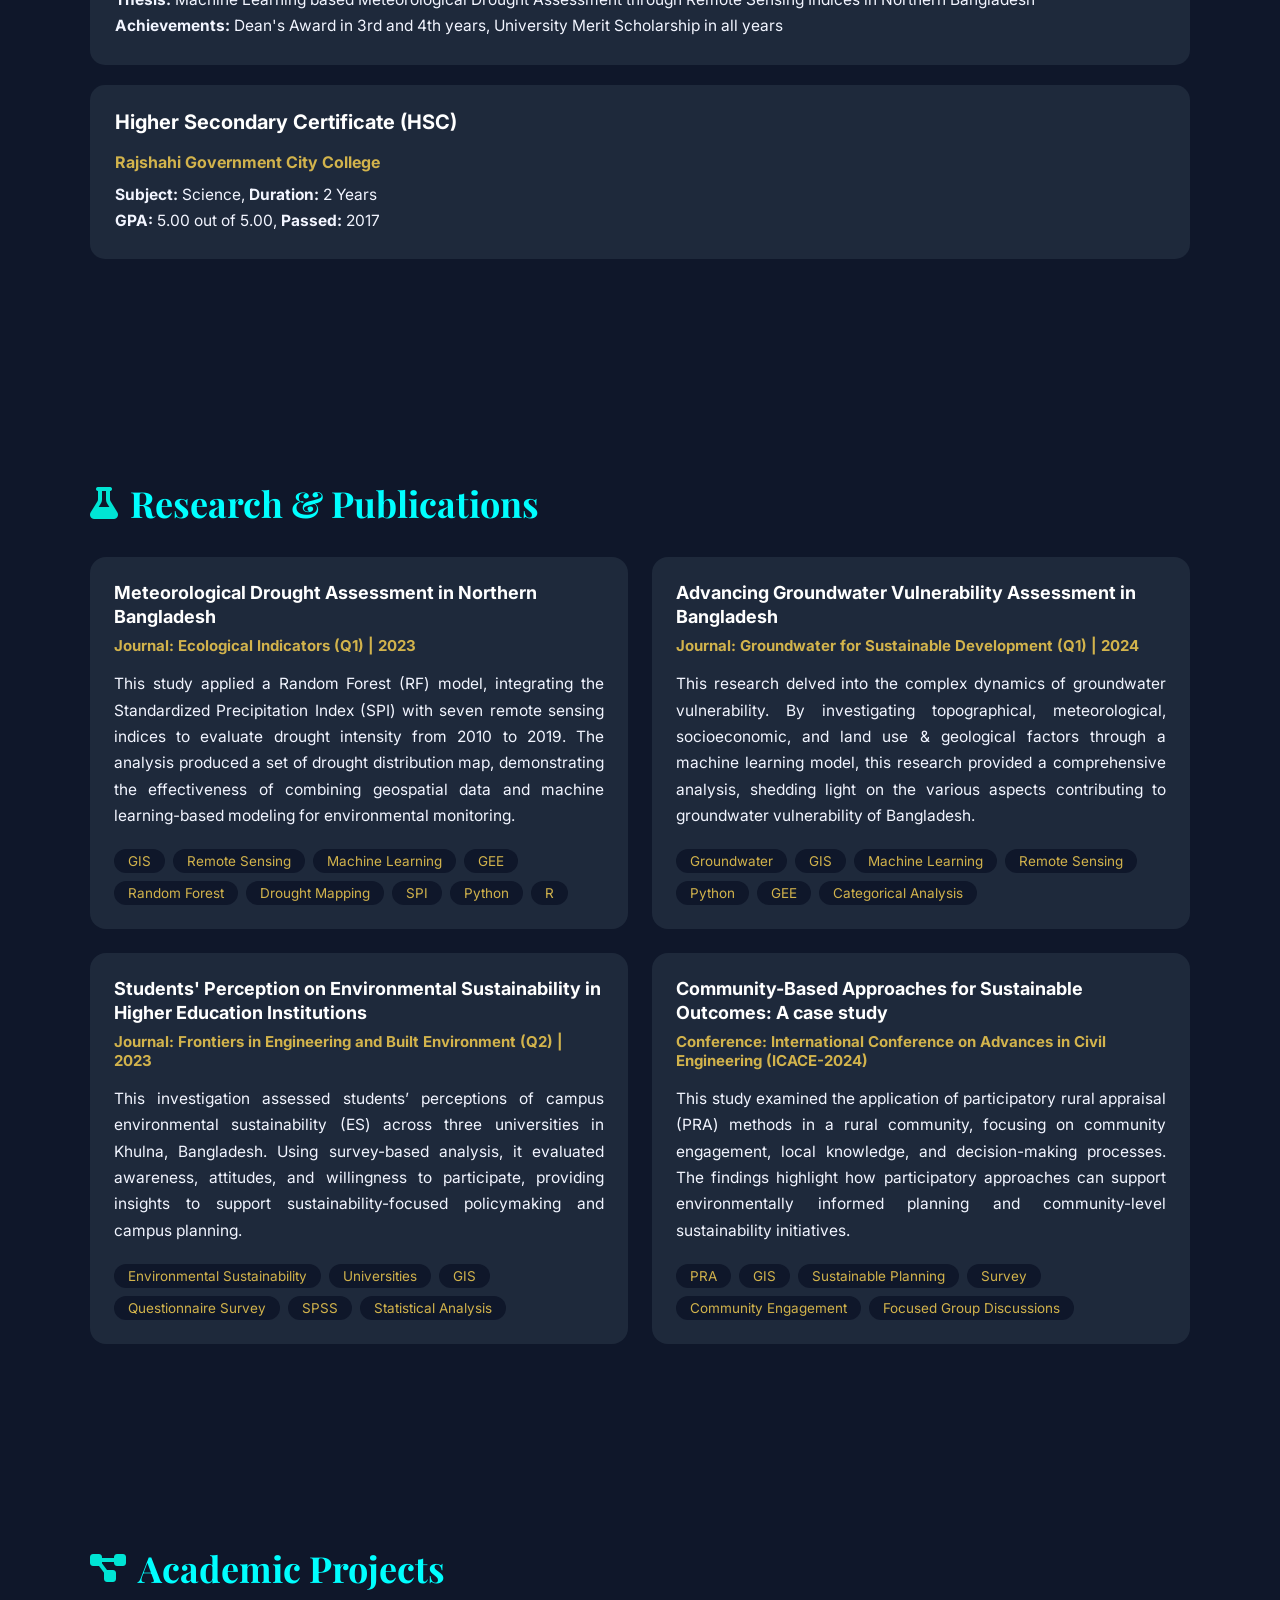
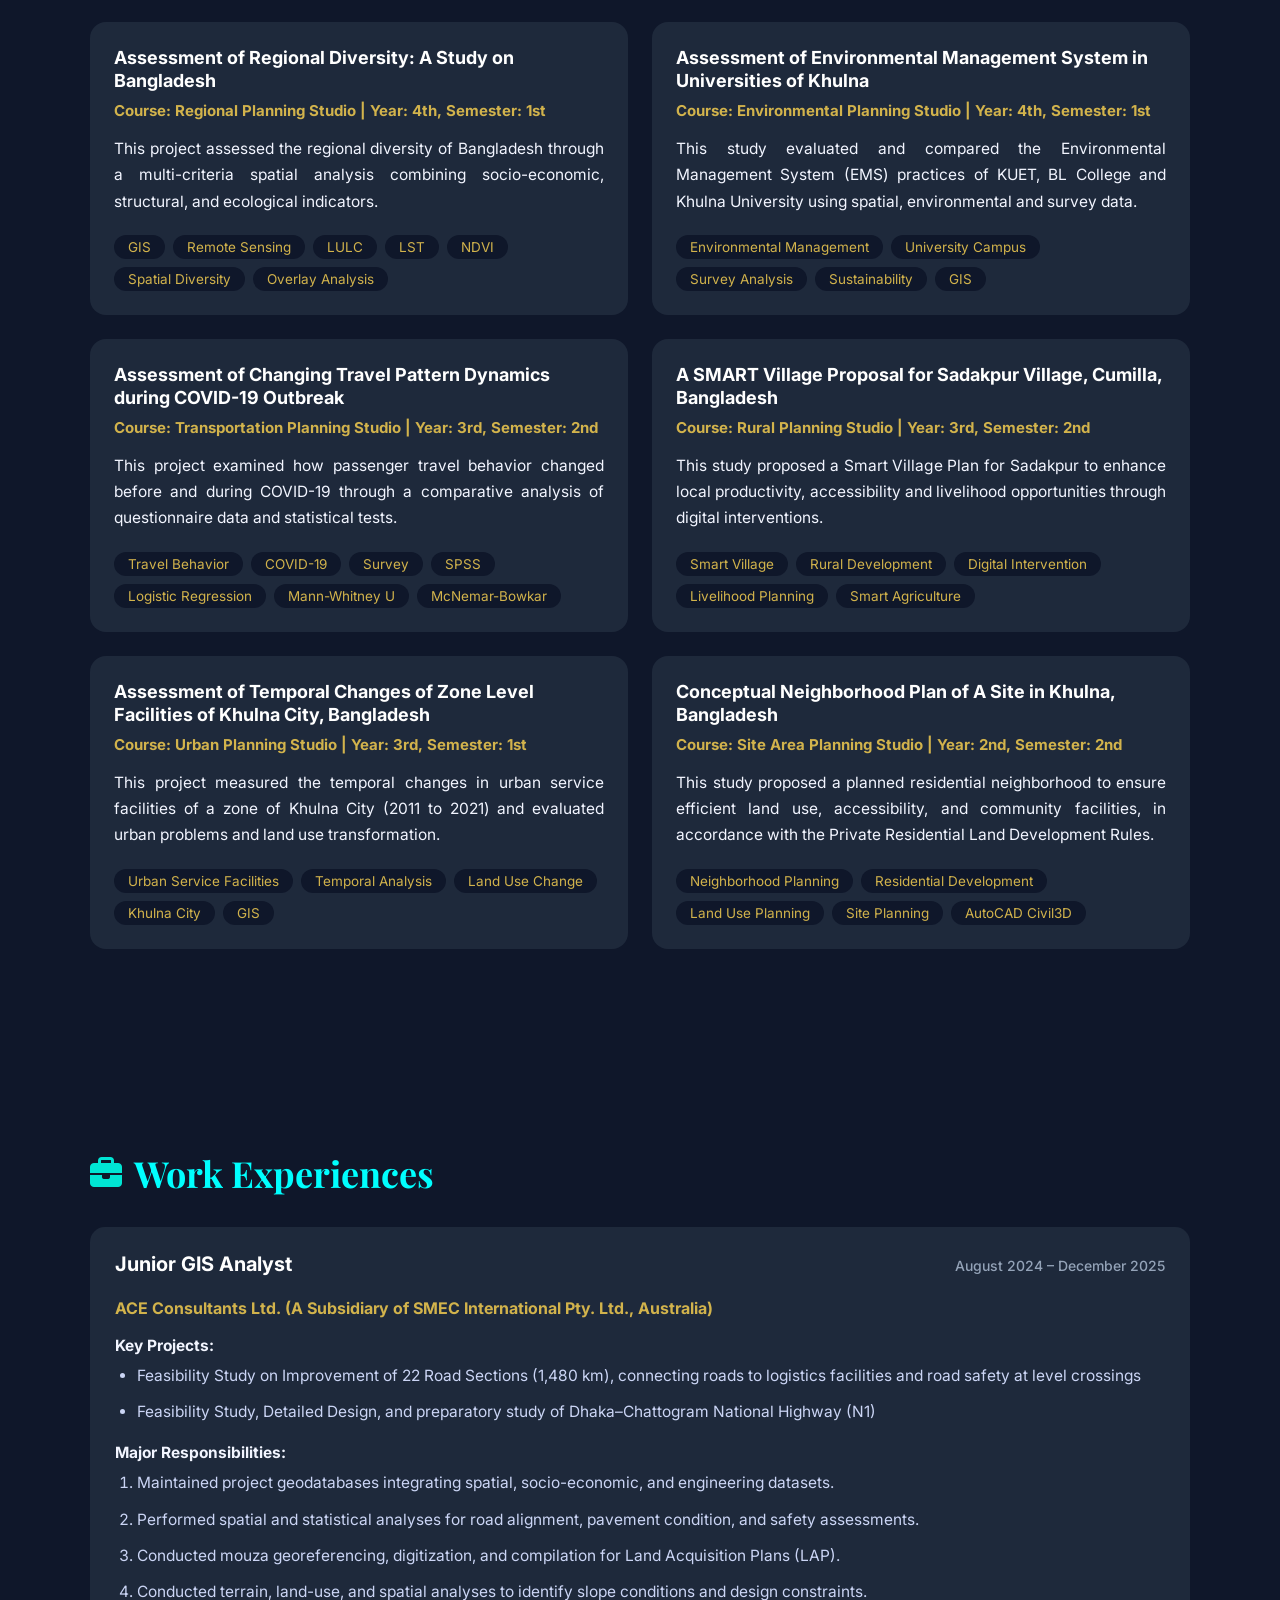
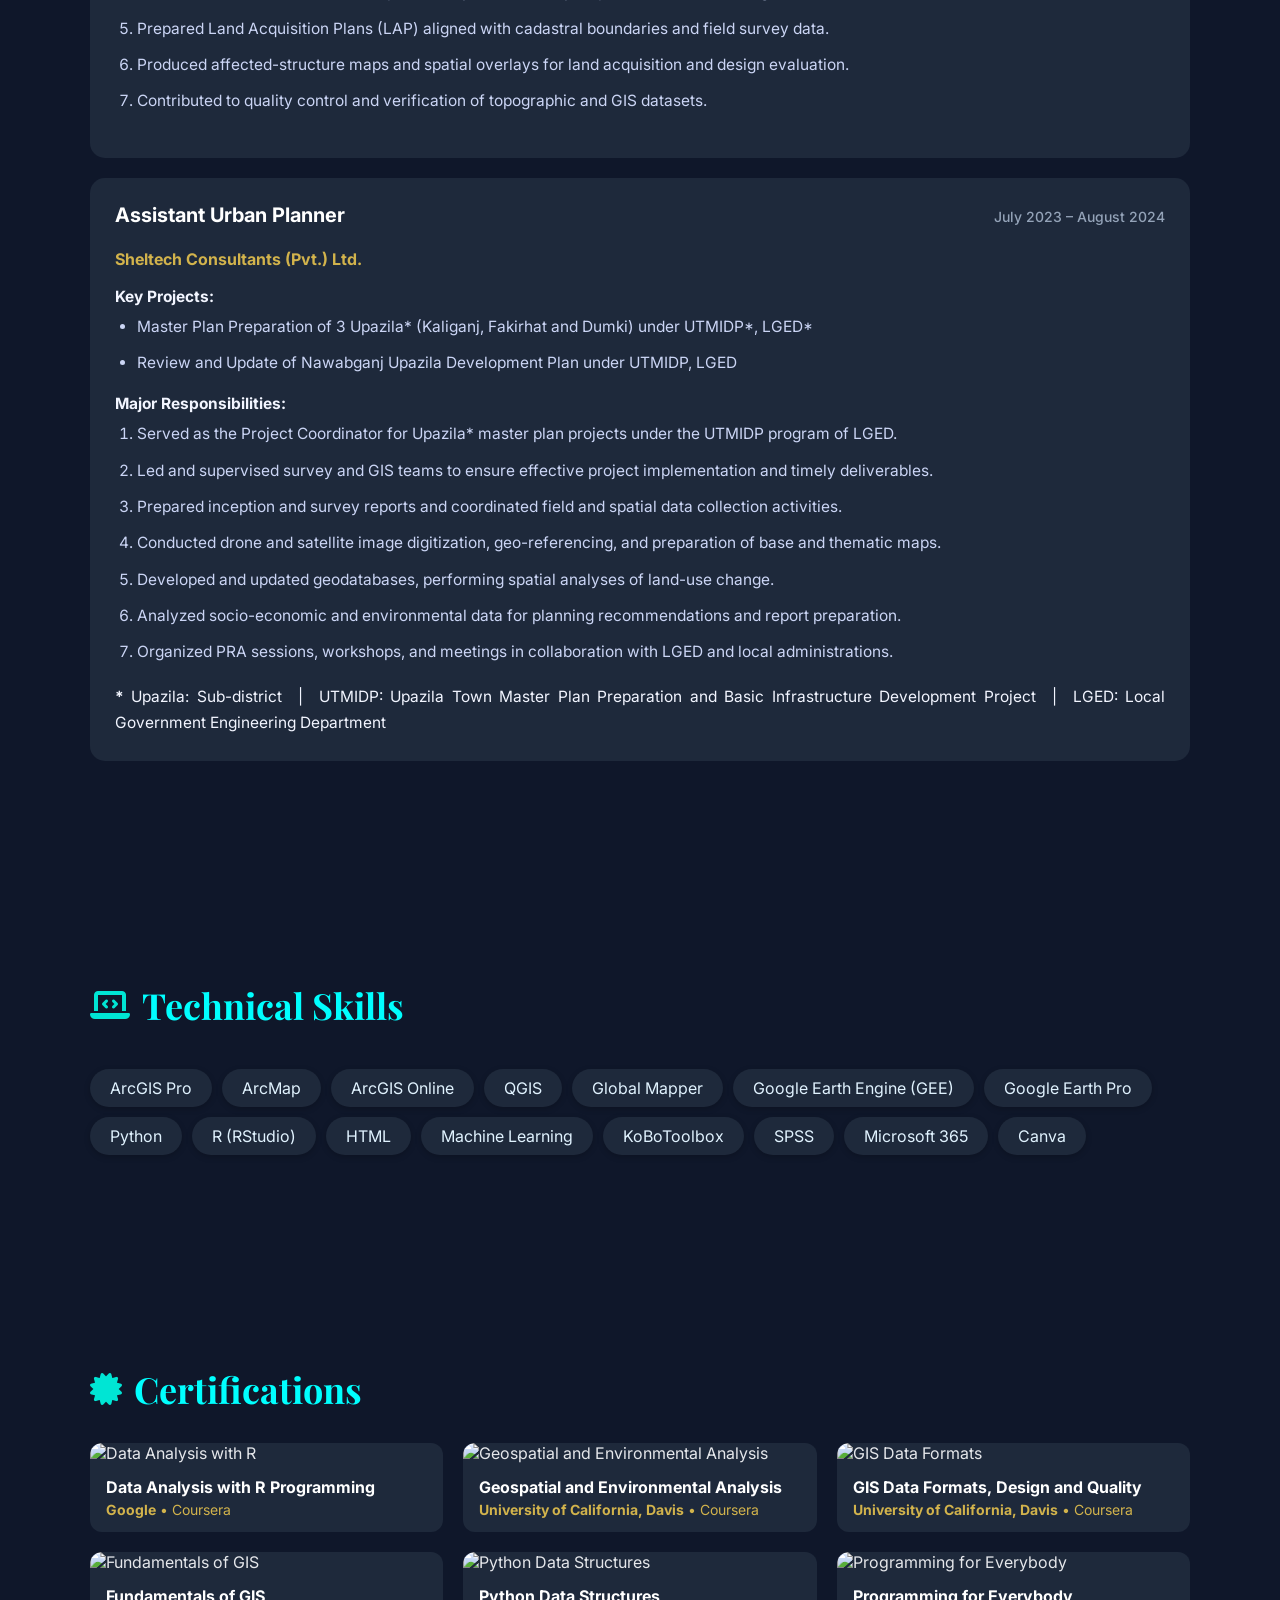
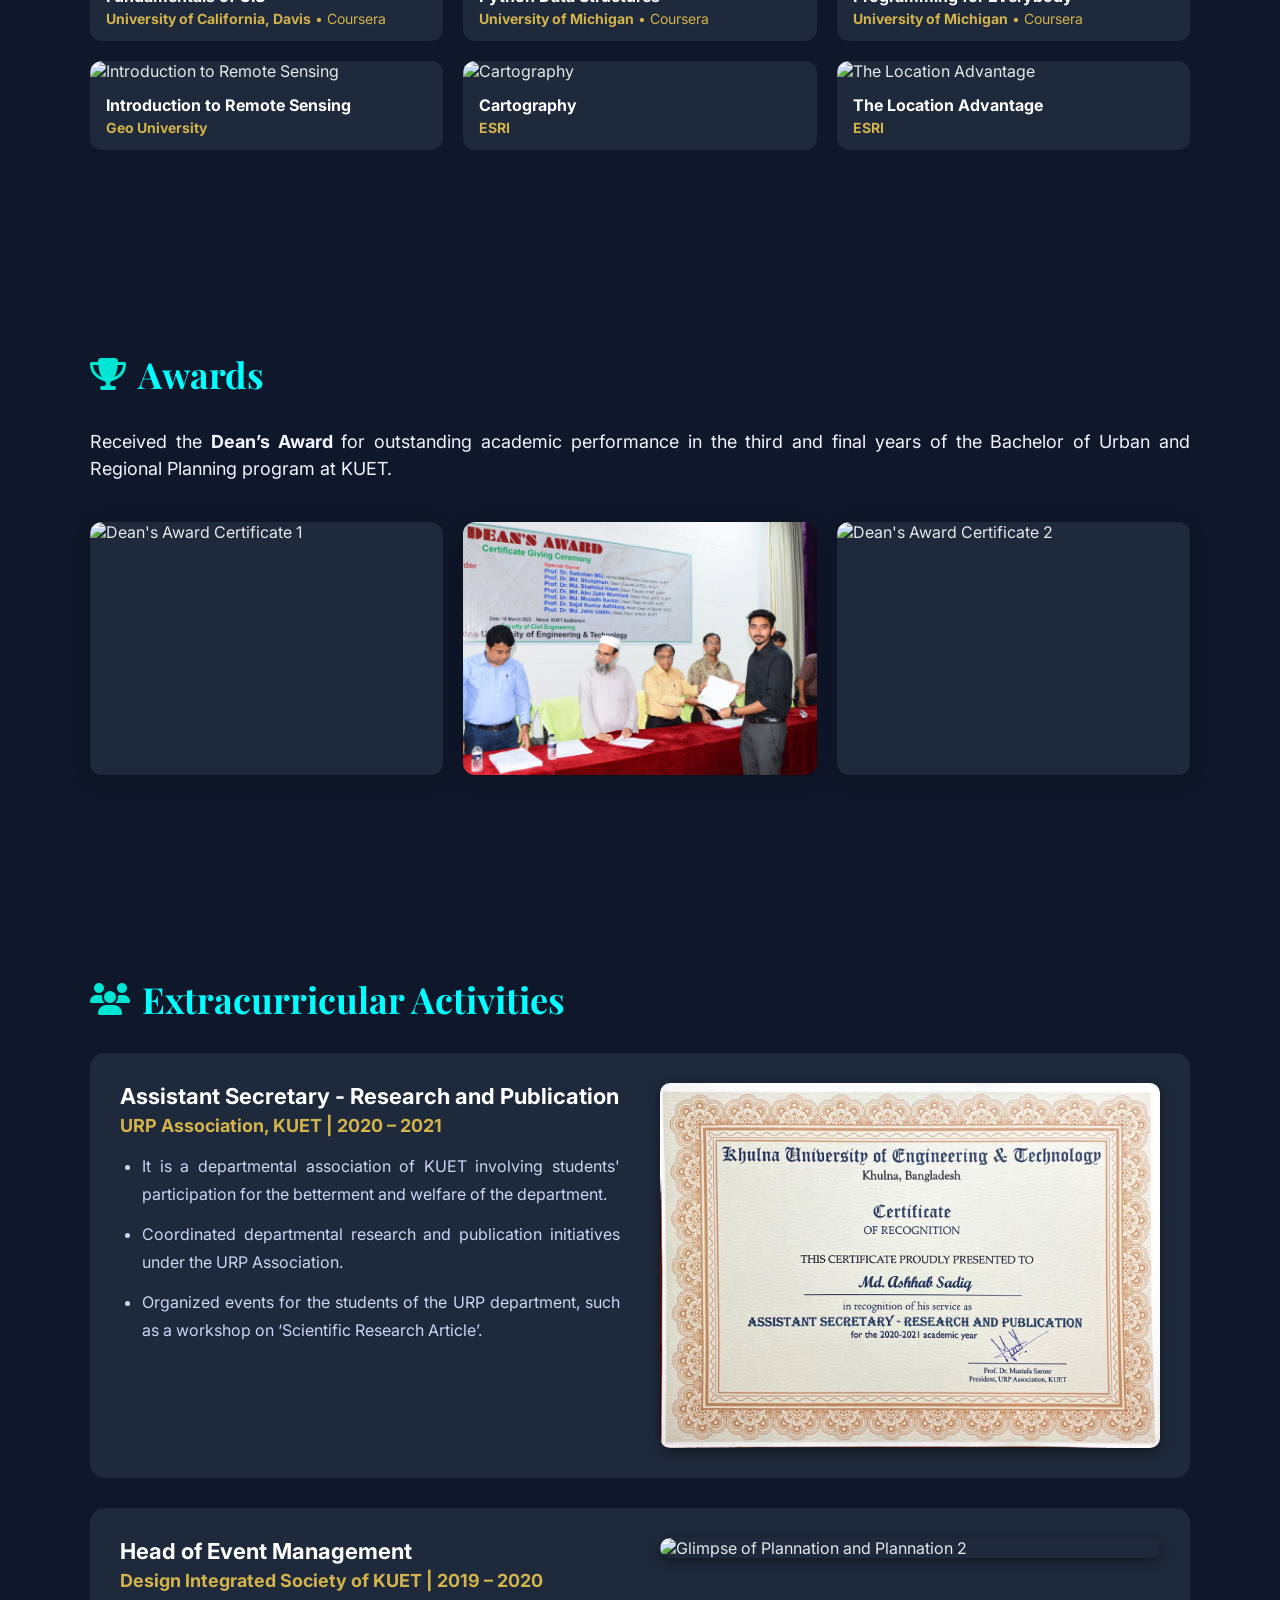
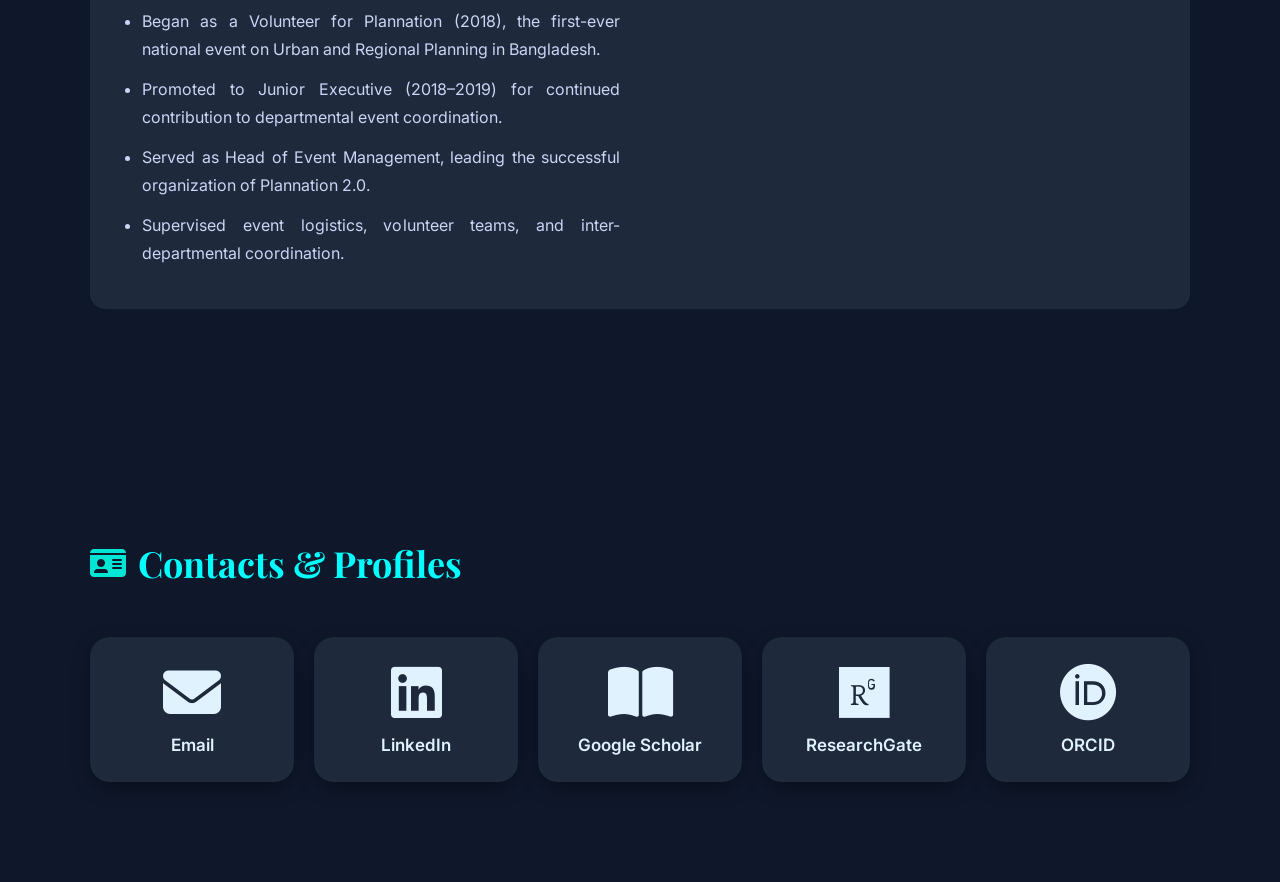
==== commit 116a5085: "Update index.html" ====
--- a/index.html
+++ b/index.html
@@ -12,7 +12,7 @@
 
 <!-- TOP NAVBAR -->
 <header class="navbar">
-  <!-- Hamburger Menu (Mobile only) -->
+  <!-- Hamburger + "Portfolio Sections" -->
   <div class="hamburger">
     <input type="checkbox" id="mobile-menu-toggle">
     <label for="mobile-menu-toggle" class="hamburger-label">
@@ -20,24 +20,27 @@
       <span></span>
       <span></span>
     </label>
-    <span class="hamburger-text">Sections</span>
-
-    <!-- Mobile Menu (inside hamburger for reliable click) -->
+    <span class="hamburger-text">Portfolio Sections</span>
+
+    <!-- Attractive Side Panel -->
     <nav class="mobile-menu">
-      <a href="#about">About Me</a>
-      <a href="#education">Education</a>
-      <a href="#research">Research Projects</a>
-      <a href="#projects">Academic Projects</a>
-      <a href="#experience">Work Experiences</a>
-      <a href="#skills">Technical Skills</a>
-      <a href="#certifications">Certifications</a>
-      <a href="#awards">Awards</a>
-      <a href="#extracurricular">Extracurriculars</a>
-      <a href="#contact">Contact</a>
+      <!-- Close button -->
+      <div class="menu-close">
+        <i class="fas fa-times"></i>
+      </div>
+      <a href="#about" class="menu-link">ABOUT ME</a>
+      <a href="#education" class="menu-link">EDUCATION</a>
+      <a href="#research" class="menu-link">RESEARCH & PUBLICATIONS</a>
+      <a href="#projects" class="menu-link">ACADEMIC PROJECTS</a>
+      <a href="#experience" class="menu-link">WORK EXPERIENCES</a>
+      <a href="#skills" class="menu-link">TECHNICAL SKILLS</a>
+      <a href="#certifications" class="menu-link">CERTIFICATIONS</a>
+      <a href="#awards" class="menu-link">AWARDS</a>
+      <a href="#extracurricular" class="menu-link">EXTRACURRICULARS</a>
+      <a href="#contact" class="menu-link">CONTACT & PROFILES</a>
     </nav>
   </div>
 
-  <!-- Desktop logo -->
   <div class="logo">Welcome to My Portfolio</div>
 
   <div class="social-icons">
@@ -65,7 +68,7 @@
 </section>
 
 <!-- SECONDARY NAV -->
-<nav class="secondary-nav">
+<!--  <nav class="secondary-nav">
   <div class="secondary-container">
     <a href="#about">ABOUT ME</a>
     <a href="#education">EDUCATION</a>
@@ -78,7 +81,7 @@
     <a href="#extracurricular">EXTRACURRICULARS</a>
     <a href="#contact">CONTACT</a>
   </div>
-</nav>
+</nav> -->
 
 <!-- ABOUT ME -->
 <section id="about" class="section">
@@ -86,15 +89,15 @@
     <div class="about-wrapper">
       <div class="about-text">
         <h2><i class="fas fa-user-circle"></i> About Me</h2>
-        <div class="about-img">
-          <img src="Photo.JPG" alt="Md. Ashhab Sadiq">
-        </div>
         <p>I am an Urban and Regional Planning graduate with strong expertise in GIS, Remote Sensing, and spatial analysis.
           Experienced in geospatial data processing, environmental analysis, and research-driven problem solving.
           I have over two and a half years of experience in project coordination, GIS based data management and analysis.</p>
         <p>My work focuses on land-use analysis, climate and environmental monitoring, and developing spatial insights for planning
           and decision-making. My research experience includes working with remote sensing, GISbased analysis, and machine learning
           approaches to examine climatic and environmental processes across different spatial scales.</p>
+      </div>
+      <div class="about-img">
+        <img src="Photo.JPG" alt="Md. Ashhab Sadiq">
       </div>
     </div>
   </div>
@@ -532,7 +535,6 @@
 // Theme toggle
 const toggleBtn = document.getElementById('theme-toggle');
 const body = document.body;
-
 function setTheme(isLight) {
   if (isLight) {
     body.classList.add('light-mode');
@@ -542,19 +544,22 @@
     toggleBtn.innerHTML = '<i class="fas fa-sun"></i>';
   }
 }
-
-// Load saved preference
 if (localStorage.getItem('theme') === 'light') {
   setTheme(true);
 }
-
-// Toggle on click
 toggleBtn.addEventListener('click', () => {
   const isLight = !body.classList.contains('light-mode');
   setTheme(isLight);
   localStorage.setItem('theme', isLight ? 'light' : 'dark');
 });
-</script>  
+
+// Mobile menu auto-close when link is clicked
+document.querySelectorAll('.menu-link').forEach(link => {
+  link.addEventListener('click', () => {
+    document.getElementById('mobile-menu-toggle').checked = false;
+  });
+});
+</script>
 
 </body>
 </html>
--- a/style.css
+++ b/style.css
@@ -9,7 +9,7 @@
 body {
   font-family: 'Inter', sans-serif;
   background: #0f172a;
-  color: #e5e7eb;
+  color: #e5e7eb; 
 }
 
 /* ===================== */
@@ -684,9 +684,15 @@
 }
 
 /* ===================== */
-/* RESPONSIVE DESIGN - FINAL MOBILE FIX */
-/* ===================== */
-
+/* RESPONSIVE DESIGN - FINAL FIXED VERSION (Desktop + Mobile) */
+/* ===================== */
+
+/* Default state - Hamburger hidden on desktop */
+.hamburger {
+  display: none;
+}
+
+/* Mobile only */
 @media (max-width: 768px) {
 
   /* Wider overall content */
@@ -695,18 +701,28 @@
     max-width: 1200px;
   }
 
-  /* Hide text logo on mobile, show hamburger instead */
-  .logo {
+  /* Hide old secondary navbar on mobile */
+  .secondary-nav {
     display: none;
   }
+
+  /* Show hamburger on mobile */
   .hamburger {
     display: flex;
     align-items: center;
     gap: 8px;
     cursor: pointer;
   }
-
-  /* Hamburger styles */
+  .logo {
+    display: none; /* hide text logo on mobile */
+  }
+
+  /* Hide checkbox visually */
+  #mobile-menu-toggle {
+    display: none;
+  }
+
+  /* Hamburger visual */
   .hamburger-label {
     display: flex;
     flex-direction: column;
@@ -715,20 +731,19 @@
   }
   .hamburger-label span {
     height: 3px;
-    background: #292929;
+    background: #cbd5f5;
     border-radius: 3px;
     transition: 0.3s;
+  }
+  .light-mode .hamburger-label span {
+    background: #292929;
   }
   .hamburger-text {
     font-size: 15px;
     font-weight: 600;
-    color: #292929;
-  }
-
-  /* Light mode hamburger color */
-  .light-mode .hamburger-label span,
+    color: #cbd5f5;
+  }
   .light-mode .hamburger-text {
-    background: #292929;
     color: #292929;
   }
 
@@ -741,7 +756,7 @@
     height: 100vh;
     background: #020617;
     box-shadow: 4px 0 15px rgba(0, 0, 0, 0.3);
-    padding: 80px 20px 30px;
+    padding: 90px 20px 30px;
     display: flex;
     flex-direction: column;
     gap: 6px;
@@ -749,6 +764,9 @@
     z-index: 9999;
     overflow-y: auto;
   }
+  .light-mode .mobile-menu {
+    background: #faf8f4;
+  }
   .mobile-menu a {
     color: #ffffff;
     font-size: 16px;
@@ -756,37 +774,35 @@
     border-radius: 8px;
     text-decoration: none;
   }
+  .light-mode .mobile-menu a {
+    color: #292929;
+  }
   .mobile-menu a:hover {
     background: #1e293b;
     color: #00e5d4;
   }
-
-  /* Open menu when checkbox checked */
+  .light-mode .mobile-menu a:hover {
+    background: #e5e7eb;
+    color: #203864;
+  }
+
+  /* Open menu */
   #mobile-menu-toggle:checked ~ .mobile-menu {
     left: 0;
   }
 
-  /* Hero title size */
+  /* Hero title */
   .hero h1 {
     font-size: 46px;
     line-height: 1.05;
   }
 
-  /* About Me - single column, photo BELOW heading */
-  .about-wrapper {
-    flex-direction: column;
-    gap: 25px;
-  }
+  /* About Me on mobile - hide photo completely */
   .about-img {
-    order: 1;               /* photo comes after heading */
-    text-align: center;
-  }
-  .about-img img {
-    max-width: 240px;
-    margin: 0 auto;
-  }
-
-  /* Research & Academic cards - comfortable width */
+    display: none;
+  }
+
+  /* Research & Academic cards */
   .research-grid,
   .academic-grid {
     grid-template-columns: repeat(auto-fit, minmax(300px, 1fr));
@@ -804,3 +820,10 @@
     grid-template-columns: 1fr;
   }
 }
+
+/* Make top navbar sticky on mobile */
+.navbar {
+  position: sticky;
+  top: 0;
+  z-index: 1000;
+}
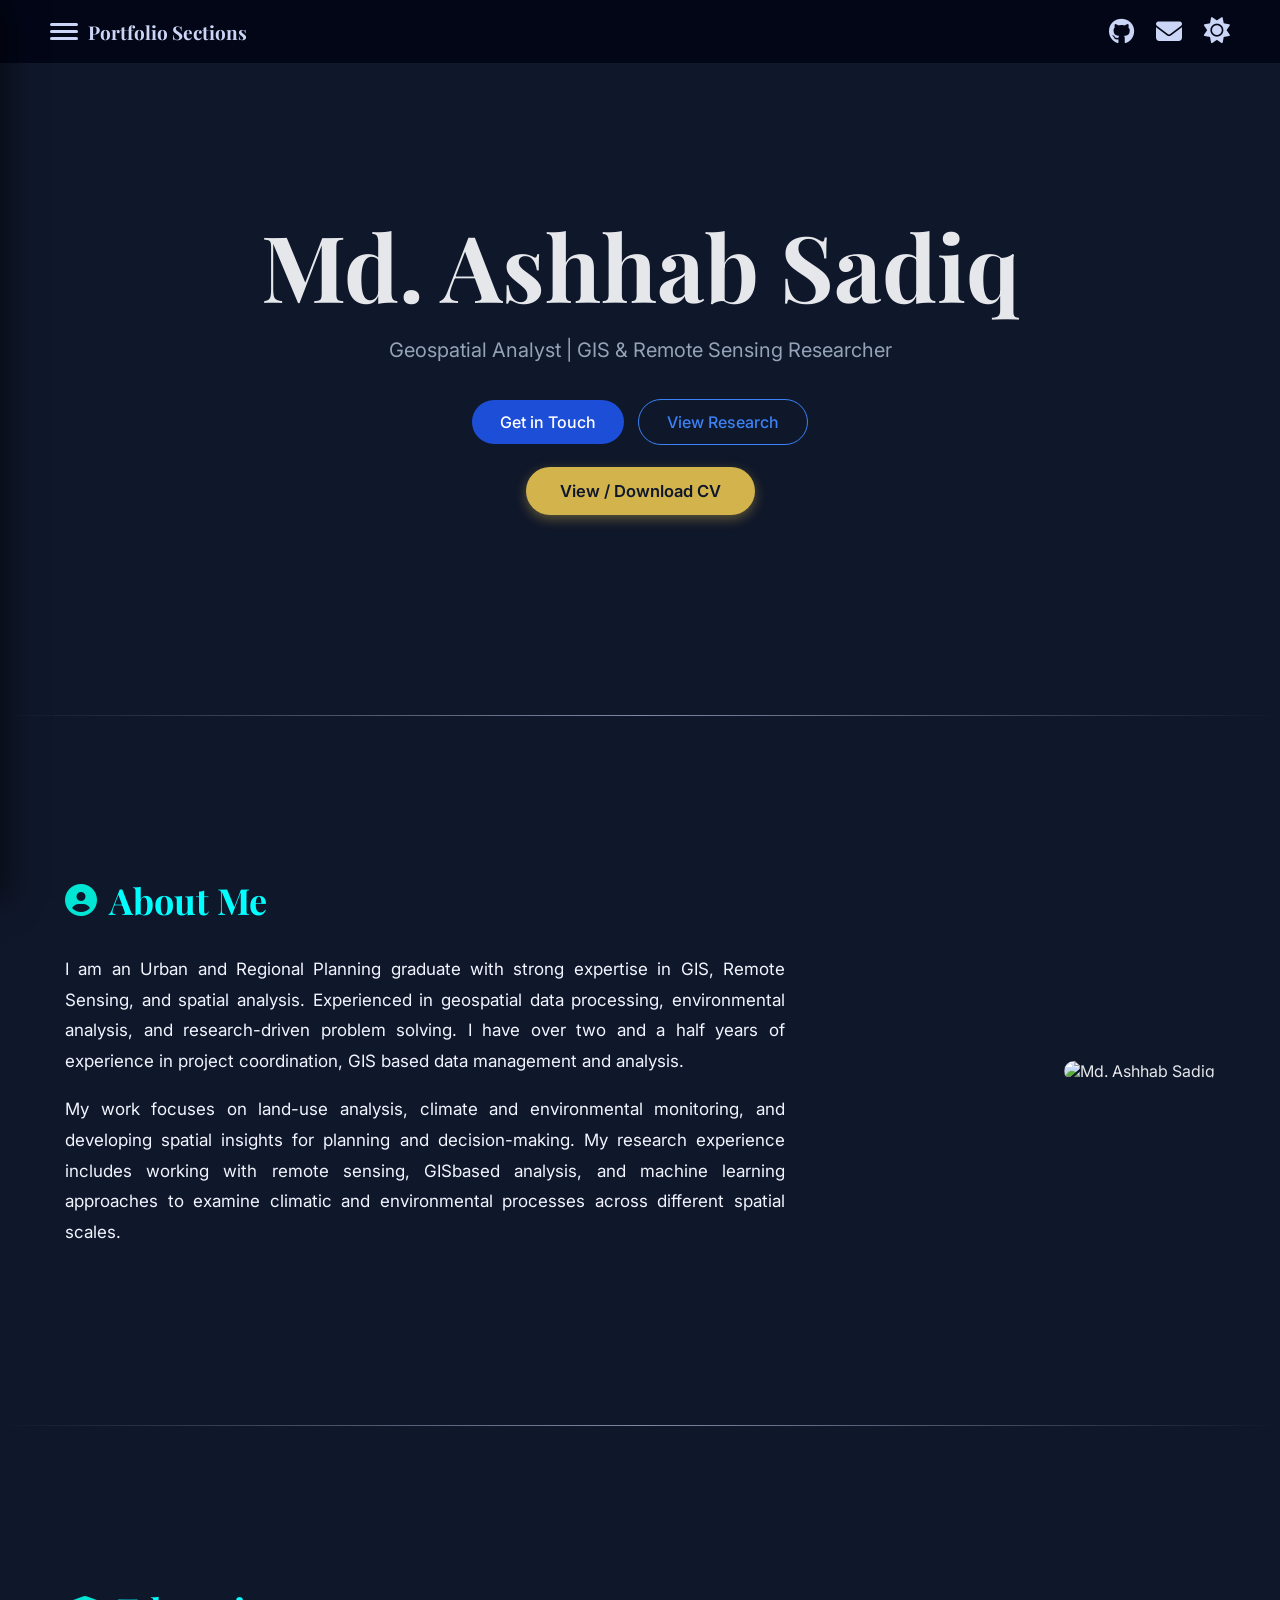
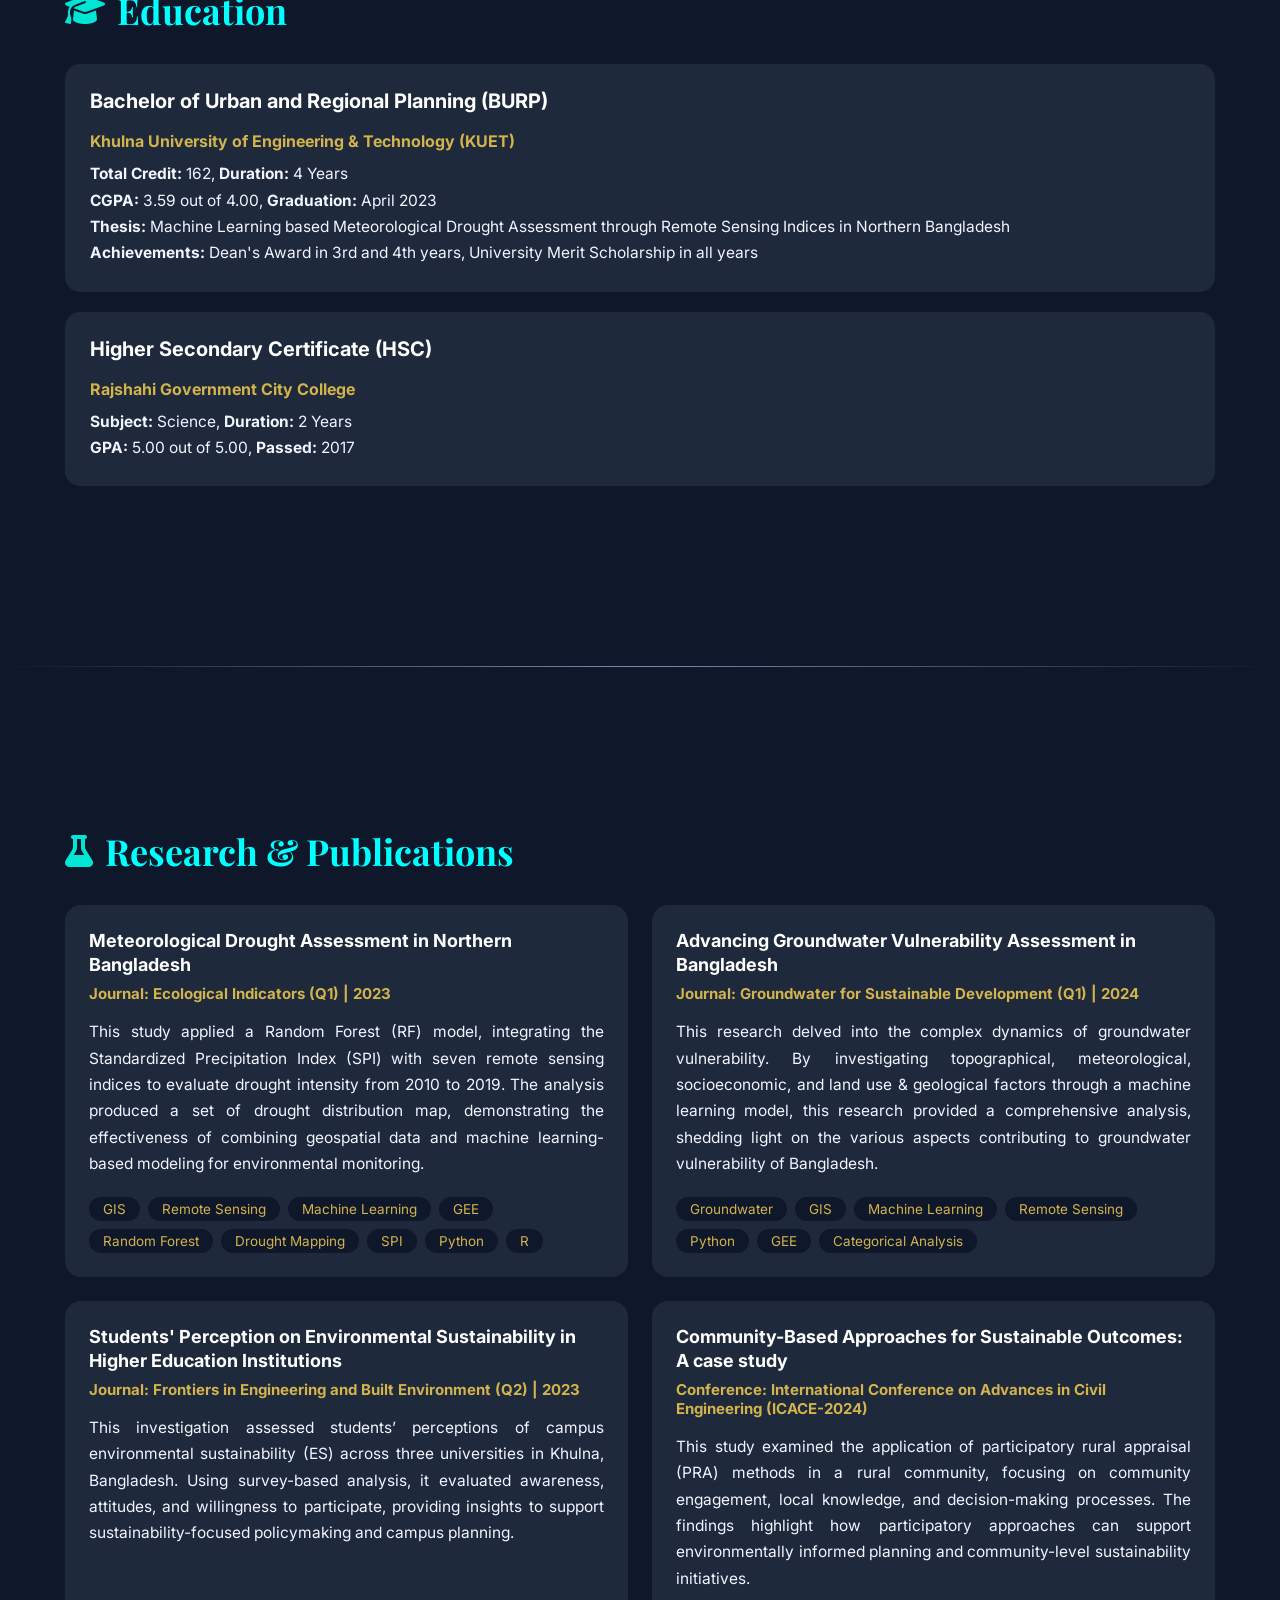
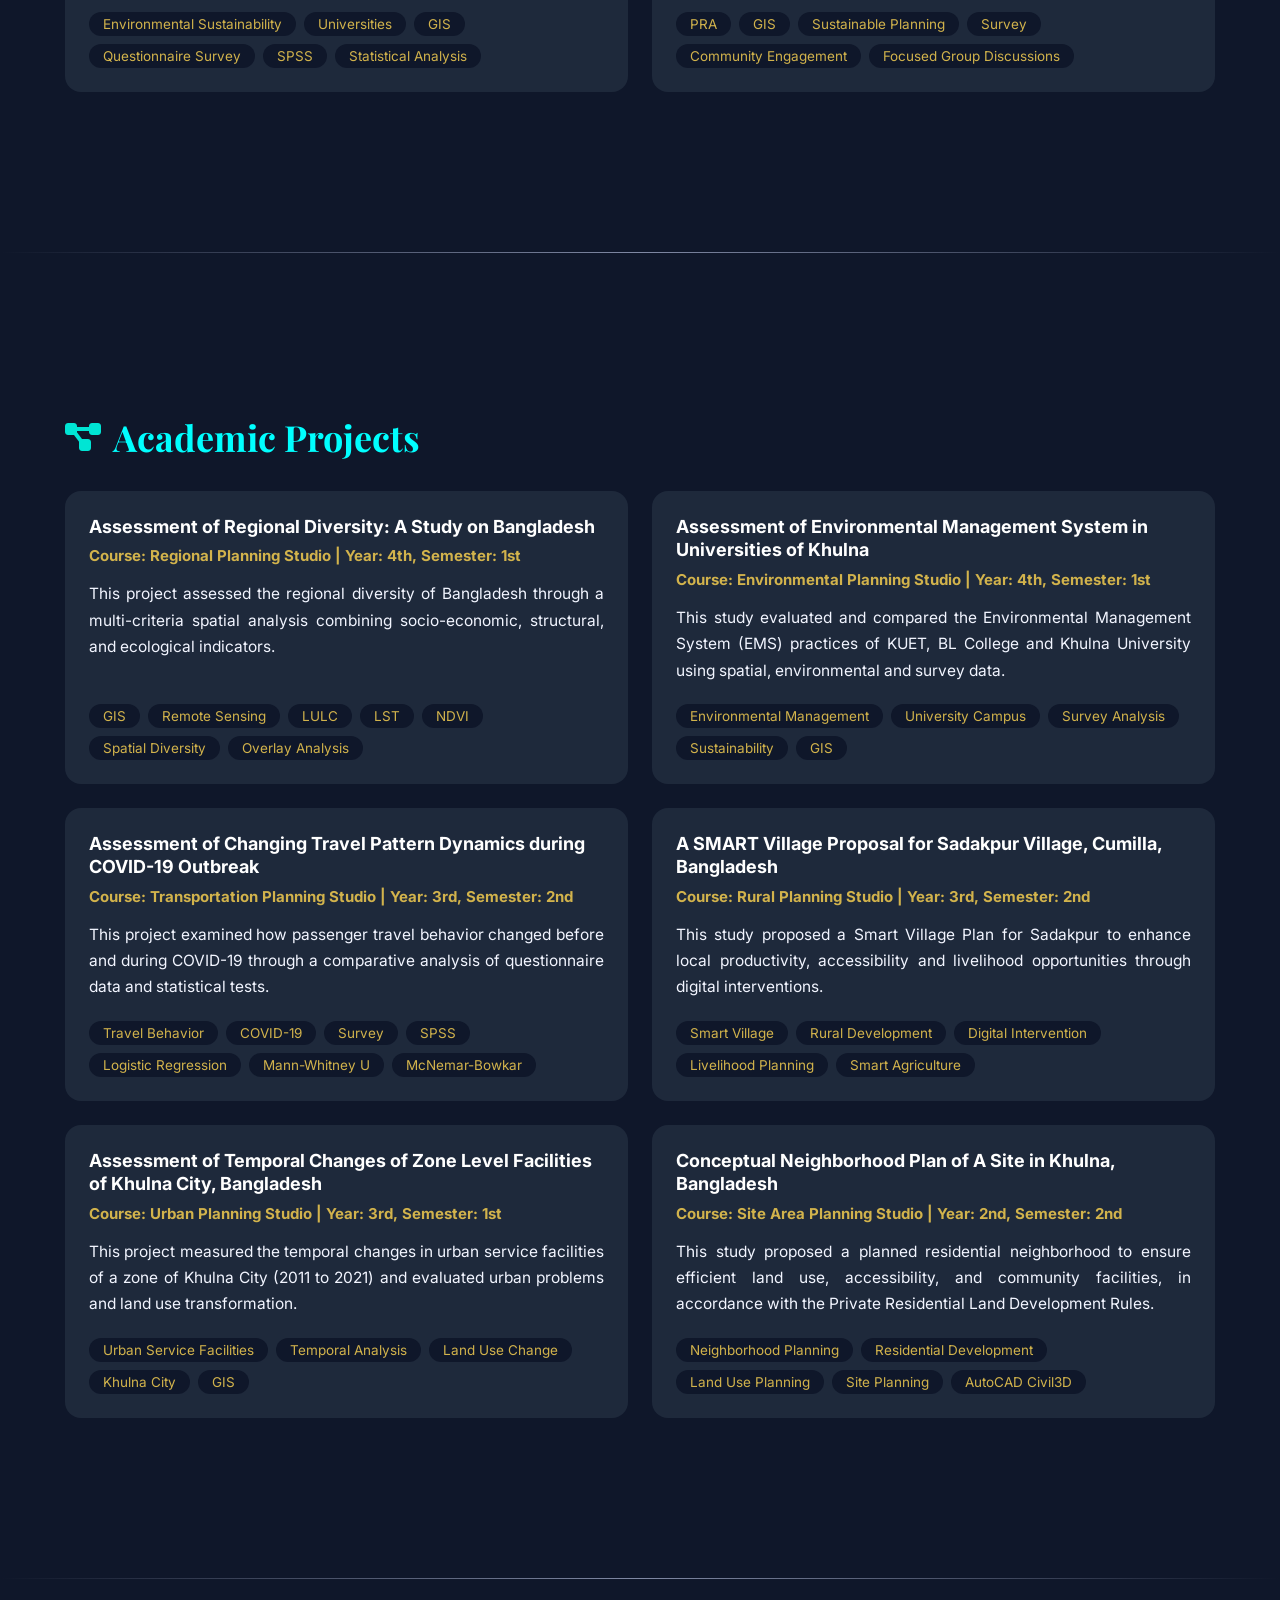
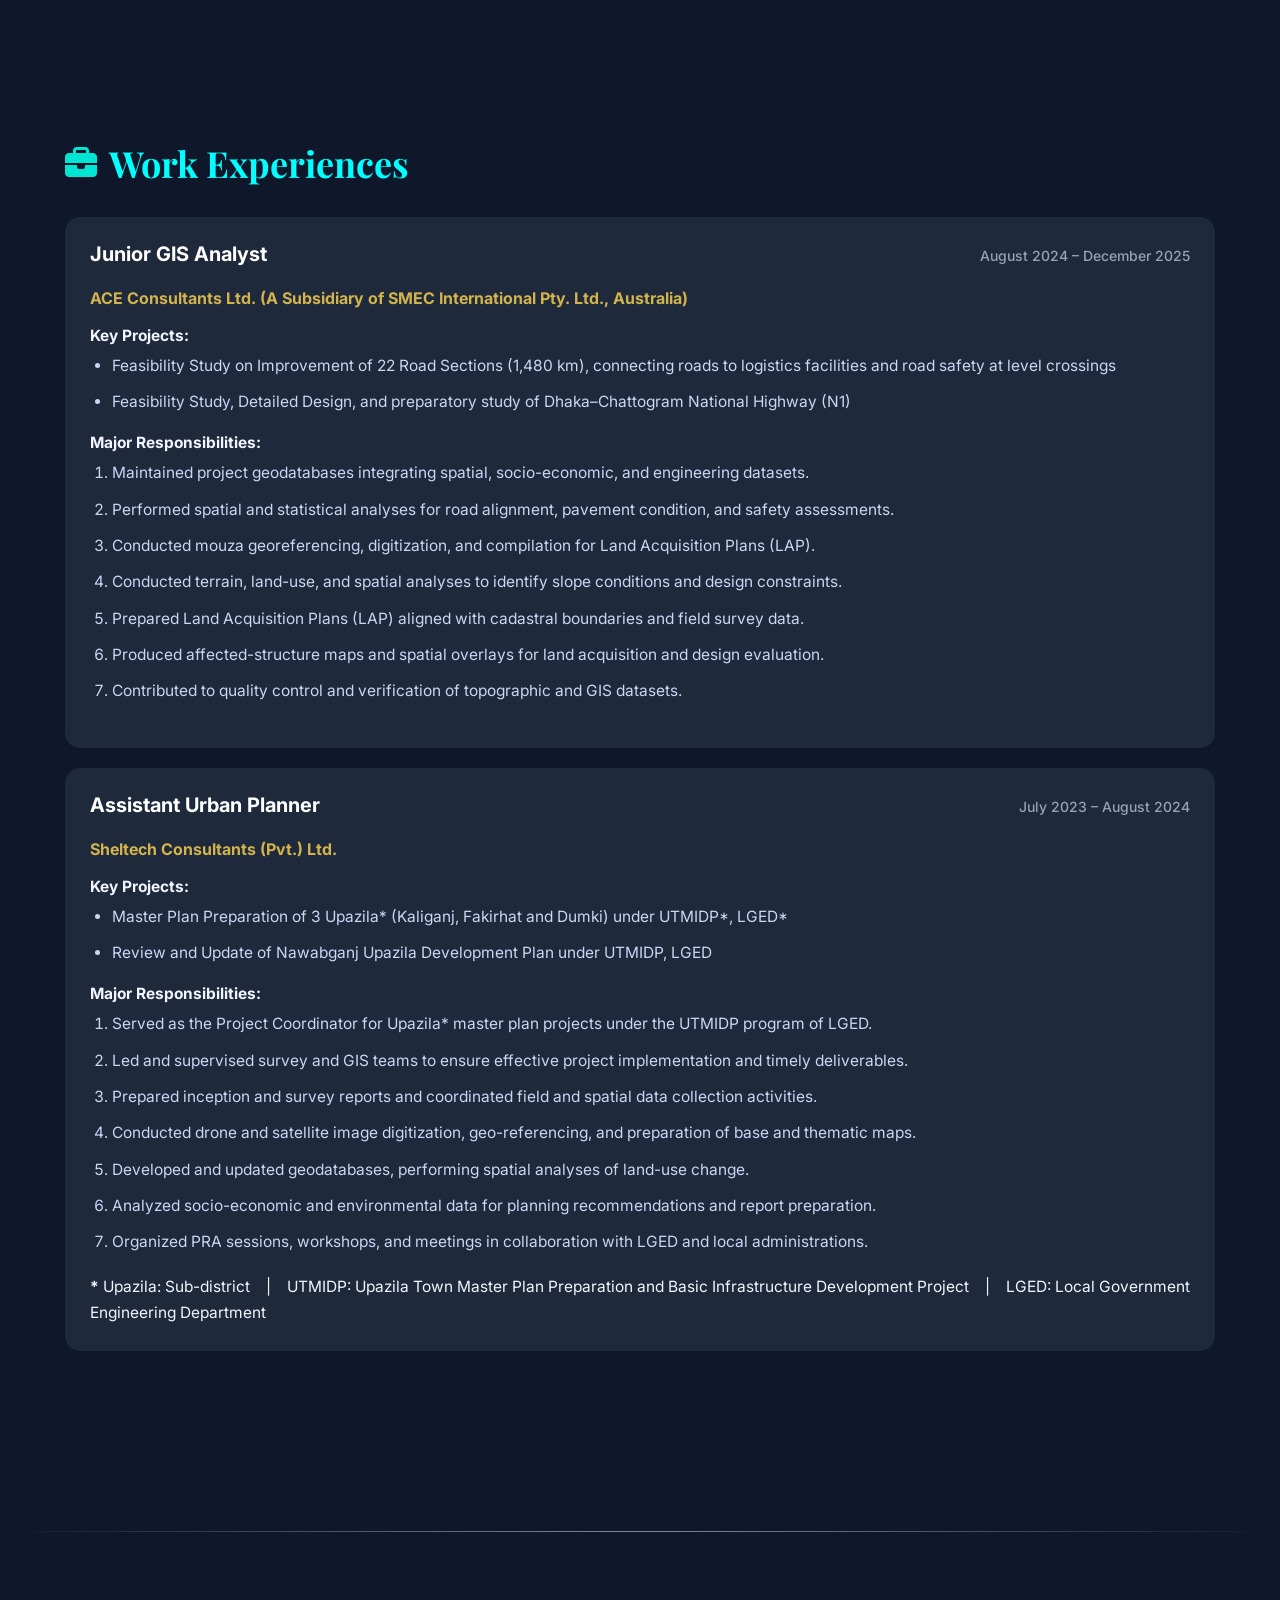
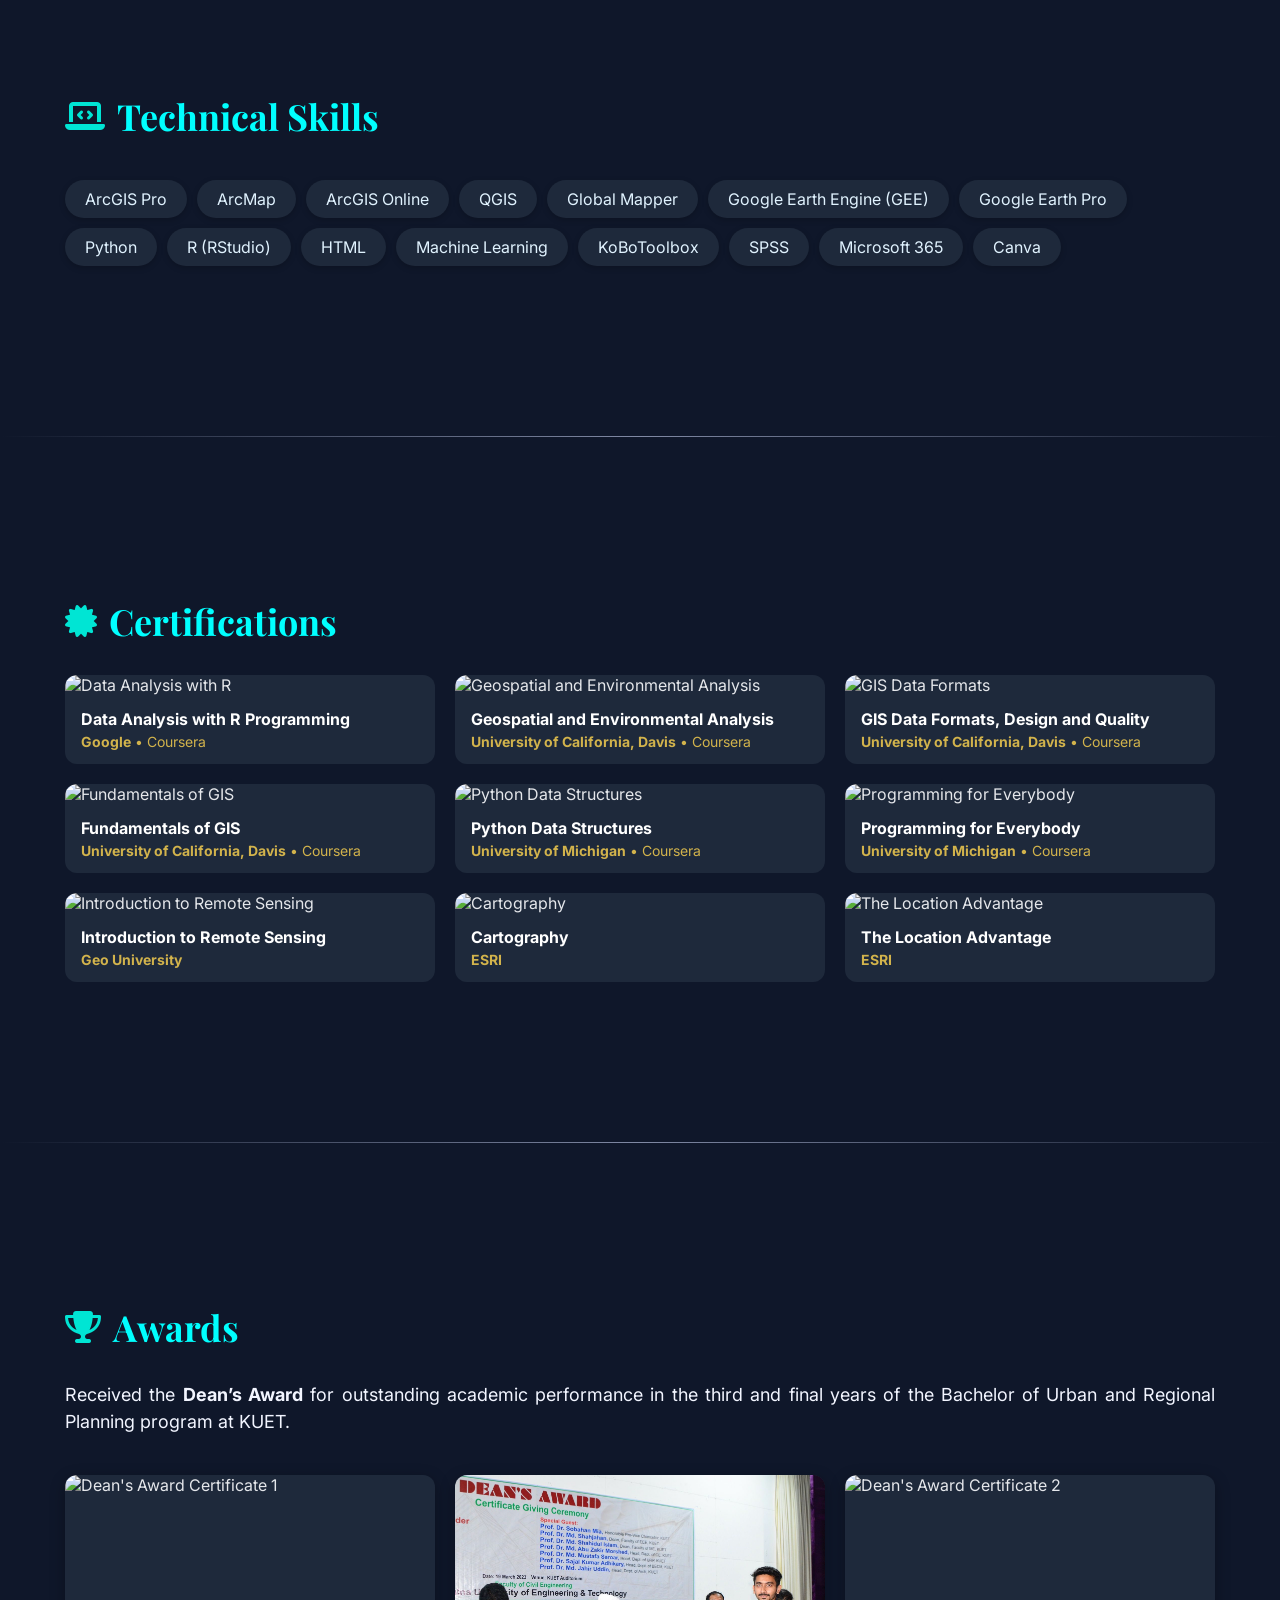
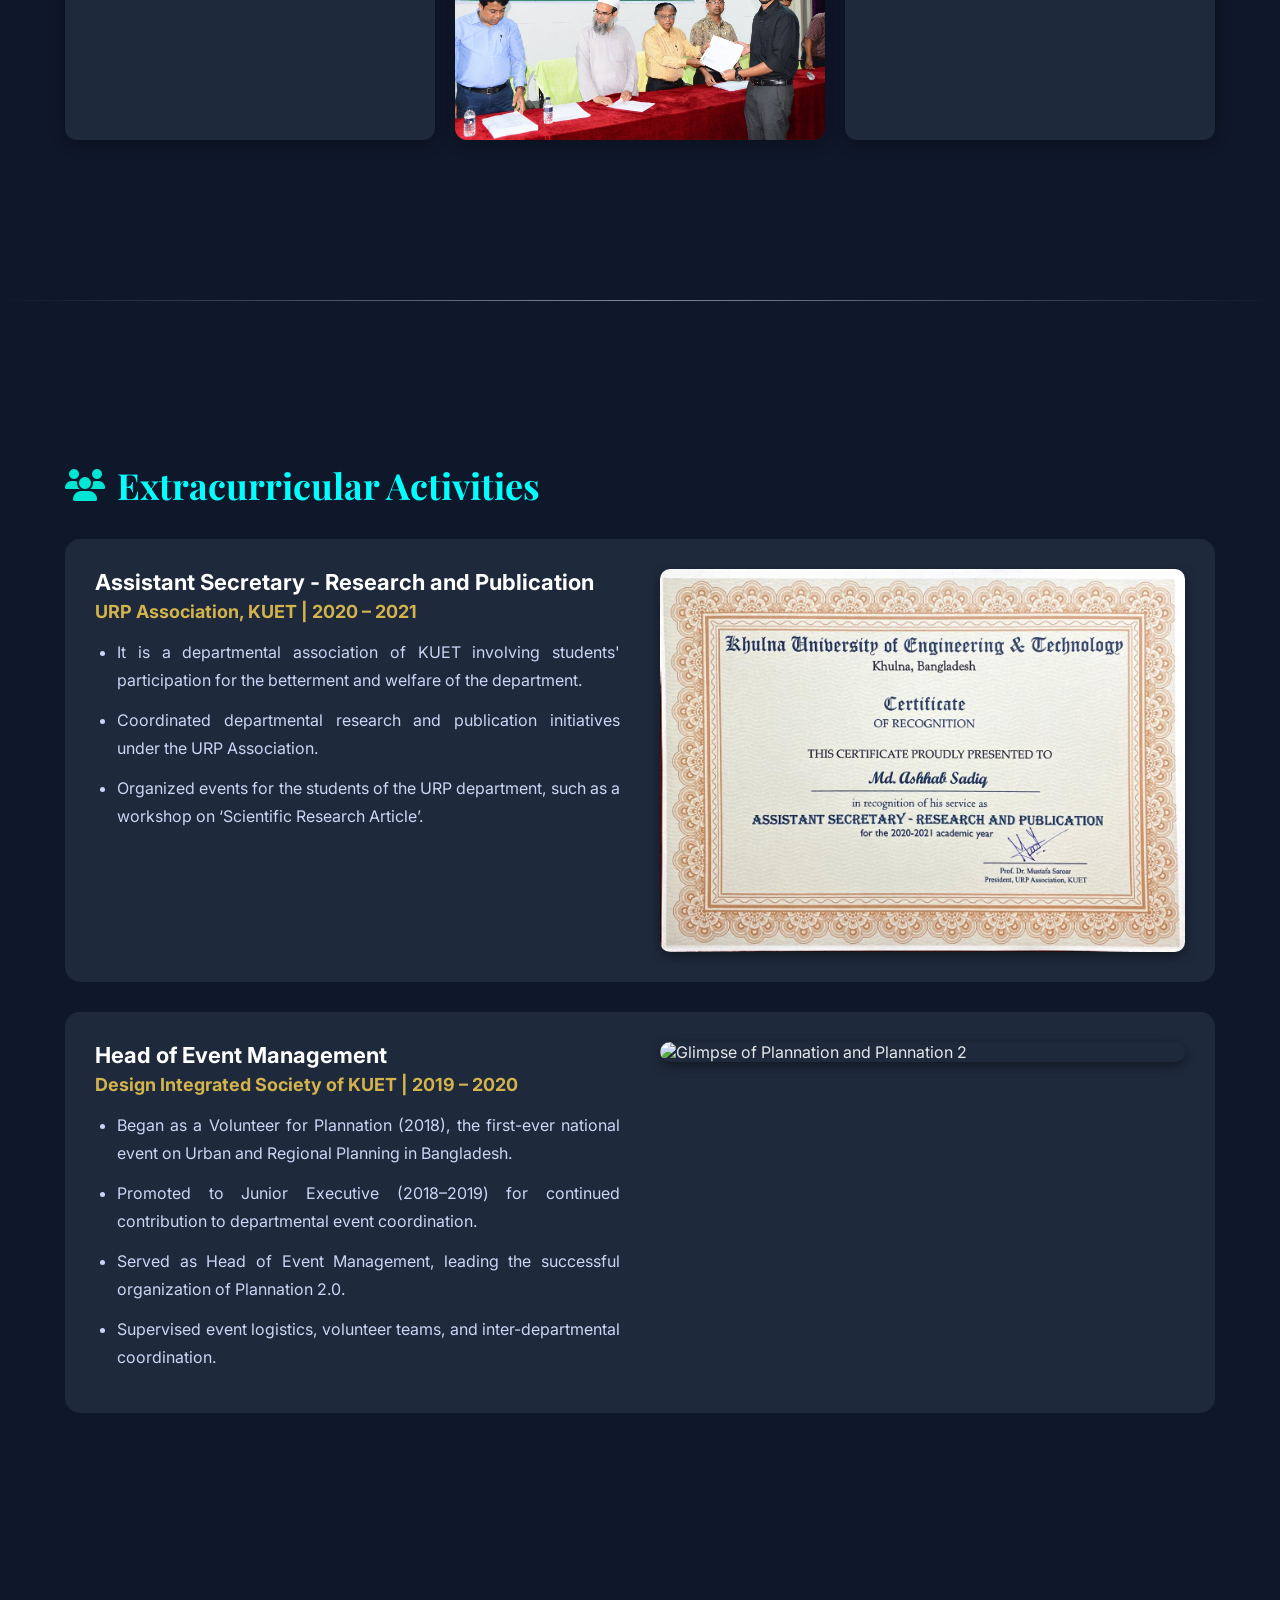
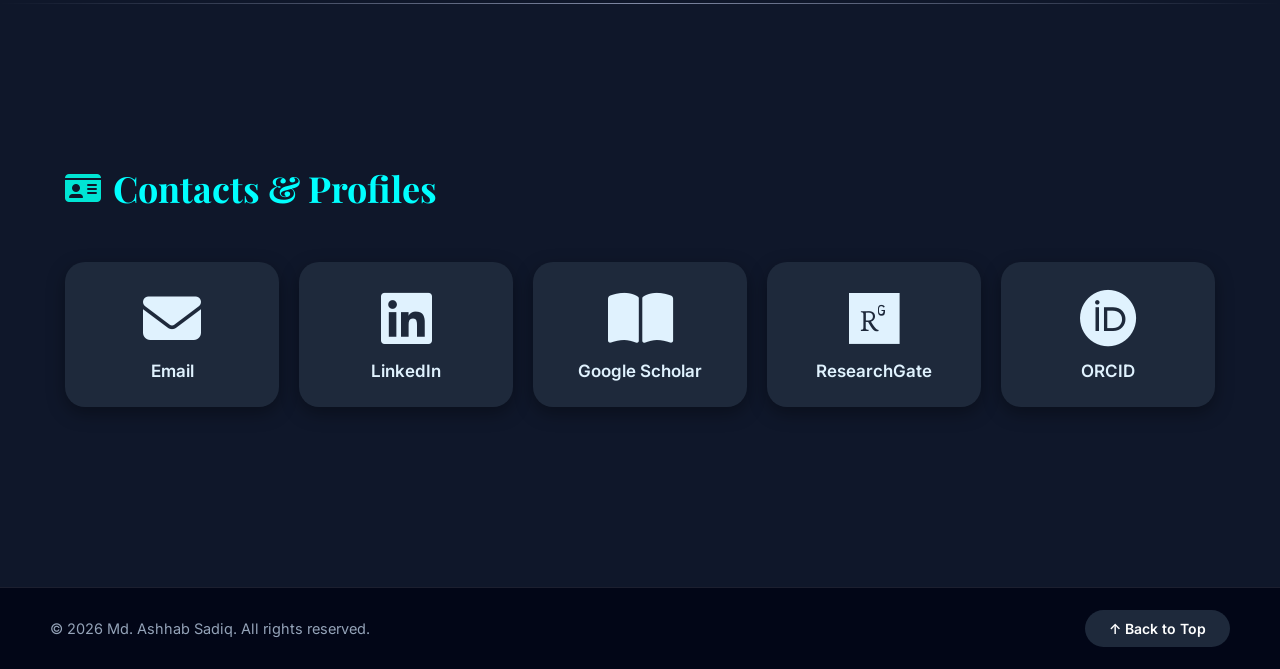
==== commit cba806ba: "Update index.html" ====
--- a/index.html
+++ b/index.html
@@ -22,7 +22,7 @@
     </label>
     <span class="hamburger-text">Portfolio Sections</span>
 
-    <!-- Attractive Side Panel -->
+    <!-- Beautiful Side Panel -->
     <nav class="mobile-menu">
       <!-- Close button -->
       <div class="menu-close">
@@ -41,8 +41,6 @@
     </nav>
   </div>
 
-  <div class="logo">Welcome to My Portfolio</div>
-
   <div class="social-icons">
     <a href="https://github.com/ashhabsadiq" target="_blank" title="GitHub"><i class="fab fa-github"></i></a>
     <a href="mailto:sadiq.kuet.urp@gmail.com" title="Email"><i class="fas fa-envelope"></i></a>
@@ -66,6 +64,8 @@
     </div>
   </div>
 </section>
+
+<div class="section-divider"></div>
 
 <!-- SECONDARY NAV -->
 <!--  <nav class="secondary-nav">
@@ -103,6 +103,8 @@
   </div>
 </section>
 
+<div class="section-divider"></div>
+  
 <!-- EDUCATION -->
 <section id="education" class="section">
   <div class="container">
@@ -124,6 +126,8 @@
   </div>
 </section>
 
+<div class="section-divider"></div> 
+  
 <!-- RESEARCH & PUBLICATIONS -->
 <section id="research" class="section">
   <div class="container">
@@ -217,6 +221,8 @@
   </div>
 </section>
 
+<div class="section-divider"></div>  
+  
 <!-- ACADEMIC PROJECTS -->
 <section id="projects" class="section">
   <div class="container">
@@ -341,6 +347,8 @@
   </div>
 </section>
 
+<div class="section-divider"></div>
+  
 <!-- WORK EXPERIENCES -->
 <section id="experience" class="section">
   <div class="container">
@@ -395,6 +403,8 @@
   </div>
 </section>
 
+<div class="section-divider"></div>  
+  
 <!-- TECHNICAL SKILLS -->
 <section id="skills" class="section">
   <div class="container">
@@ -419,6 +429,8 @@
   </div>
 </section>
 
+<div class="section-divider"></div>
+  
 <!-- CERTIFICATIONS -->
 <section id="certifications" class="section">
   <div class="container">
@@ -464,6 +476,8 @@
   </div>
 </section>
 
+<div class="section-divider"></div>
+  
 <!-- AWARDS -->
 <section id="awards" class="section">
   <div class="container">
@@ -479,6 +493,8 @@
   </div>
 </section>
 
+<div class="section-divider"></div>
+  
 <!-- EXTRACURRICULAR ACTIVITIES -->
 <section id="extracurricular" class="section">
   <div class="container">
@@ -517,6 +533,8 @@
   </div>
 </section>
 
+<div class="section-divider"></div>
+  
 <!-- CONTACT -->
 <section id="contact" class="section">
   <div class="container">
@@ -544,22 +562,33 @@
     toggleBtn.innerHTML = '<i class="fas fa-sun"></i>';
   }
 }
-if (localStorage.getItem('theme') === 'light') {
-  setTheme(true);
-}
+if (localStorage.getItem('theme') === 'light') setTheme(true);
 toggleBtn.addEventListener('click', () => {
   const isLight = !body.classList.contains('light-mode');
   setTheme(isLight);
   localStorage.setItem('theme', isLight ? 'light' : 'dark');
 });
 
-// Mobile menu auto-close when link is clicked
+// Menu auto-close + close button
 document.querySelectorAll('.menu-link').forEach(link => {
   link.addEventListener('click', () => {
     document.getElementById('mobile-menu-toggle').checked = false;
   });
 });
+document.querySelector('.menu-close').addEventListener('click', () => {
+  document.getElementById('mobile-menu-toggle').checked = false;
+});
 </script>
+
+<!-- FOOTER -->
+<footer class="footer">
+  <div class="footer-left">
+    © 2026 Md. Ashhab Sadiq. All rights reserved.
+  </div>
+  <a href="#" class="back-to-top" onclick="window.scrollTo({top: 0, behavior: 'smooth'}); return false;">
+    ↑ Back to Top
+  </a>
+</footer>  
 
 </body>
 </html>
--- a/style.css
+++ b/style.css
@@ -13,15 +13,22 @@
 }
 
 /* ===================== */
+/* FIX: HIDE CHECKBOX */
+/* ===================== */
+#mobile-menu-toggle {
+  display: none !important;
+}
+
+/* ===================== */
 /* TOP NAVBAR */
 /* ===================== */
 .navbar {
   display: flex;
   justify-content: space-between;
   align-items: center;
-  padding: 16px 60px;
+  padding: 16px 50px;
   background: #020617;
-  font-size: 14px;
+  font-size: 15.5px;
 }
 .logo {
   font-family: 'Playfair Display', serif;
@@ -83,7 +90,7 @@
 
 /* Golden CV Button with glow */
 .cv-button-wrapper {
-  margin-top: 50px;
+  margin-top: 35px;
   display: flex;
   justify-content: center;
 }
@@ -176,7 +183,7 @@
 /* ===================== */
 .container {
   width: 90%;
-  max-width: 1100px;
+  max-width: 1150px;
   margin: 0 auto;
 }
 .section {
@@ -663,7 +670,7 @@
 /* CV Button */
 .light-mode .btn-cv {
   background: #d2b34c;
-  color: #292929;
+  color: #0f172a;
 }
 
 /* Theme toggle button */
@@ -684,13 +691,8 @@
 }
 
 /* ===================== */
-/* RESPONSIVE DESIGN - FINAL FIXED VERSION (Desktop + Mobile) */
-/* ===================== */
-
-/* Default state - Hamburger hidden on desktop */
-.hamburger {
-  display: none;
-}
+/* RESPONSIVE DESIGN + BEAUTIFUL SIDE PANEL */
+/* ===================== */
 
 /* Mobile only */
 @media (max-width: 768px) {
@@ -698,105 +700,34 @@
   /* Wider overall content */
   .container {
     width: 95% !important;
-    max-width: 1200px;
+    max-width: 1250px;
   }
-
-  /* Hide old secondary navbar on mobile */
-  .secondary-nav {
-    display: none;
-  }
-
-  /* Show hamburger on mobile */
-  .hamburger {
-    display: flex;
-    align-items: center;
-    gap: 8px;
-    cursor: pointer;
-  }
-  .logo {
-    display: none; /* hide text logo on mobile */
-  }
-
-  /* Hide checkbox visually */
-  #mobile-menu-toggle {
-    display: none;
-  }
-
-  /* Hamburger visual */
-  .hamburger-label {
-    display: flex;
-    flex-direction: column;
-    gap: 4px;
-    width: 28px;
-  }
-  .hamburger-label span {
-    height: 3px;
-    background: #cbd5f5;
-    border-radius: 3px;
-    transition: 0.3s;
-  }
-  .light-mode .hamburger-label span {
-    background: #292929;
-  }
-  .hamburger-text {
-    font-size: 15px;
-    font-weight: 600;
-    color: #cbd5f5;
-  }
-  .light-mode .hamburger-text {
-    color: #292929;
-  }
-
-  /* Mobile Menu Panel */
-  .mobile-menu {
-    position: fixed;
-    top: 0;
-    left: -280px;
-    width: 280px;
-    height: 100vh;
-    background: #020617;
-    box-shadow: 4px 0 15px rgba(0, 0, 0, 0.3);
-    padding: 90px 20px 30px;
-    display: flex;
-    flex-direction: column;
-    gap: 6px;
-    transition: left 0.4s ease;
-    z-index: 9999;
-    overflow-y: auto;
-  }
-  .light-mode .mobile-menu {
-    background: #faf8f4;
-  }
-  .mobile-menu a {
-    color: #ffffff;
-    font-size: 16px;
-    padding: 14px 20px;
-    border-radius: 8px;
-    text-decoration: none;
-  }
-  .light-mode .mobile-menu a {
-    color: #292929;
-  }
-  .mobile-menu a:hover {
-    background: #1e293b;
-    color: #00e5d4;
-  }
-  .light-mode .mobile-menu a:hover {
-    background: #e5e7eb;
-    color: #203864;
-  }
-
-  /* Open menu */
-  #mobile-menu-toggle:checked ~ .mobile-menu {
-    left: 0;
-  }
-
   /* Hero title */
   .hero h1 {
-    font-size: 46px;
+    font-size: 42px;
     line-height: 1.05;
   }
 
+    .buttons {
+  margin-top: 40px;
+}
+
+  .section h2 {
+  font-size: 30px;
+}
+
+h3 {
+  font-size: 18px;
+}
+h4 {
+  font-size: 16px;
+}
+h5 {
+  font-size: 15.5px;
+  color: #f2f5ff;
+  font-weight: 700;
+  margin: 18px 0 8px 0;
+}
   /* About Me on mobile - hide photo completely */
   .about-img {
     display: none;
@@ -808,22 +739,198 @@
     grid-template-columns: repeat(auto-fit, minmax(300px, 1fr));
     gap: 20px;
   }
-}
-
-/* Extra small phones */
-@media (max-width: 480px) {
-  .hero h1 {
-    font-size: 40px;
-  }
-  .research-grid,
-  .academic-grid {
-    grid-template-columns: 1fr;
-  }
-}
-
-/* Make top navbar sticky on mobile */
+
+  .navbar {
+  display: flex;
+  justify-content: space-between;
+  align-items: center;
+  padding: 14px 15px;
+  background: #020617;
+  font-size: 12px;
+}
+}
+
+/* Hamburger visible everywhere now */
+.hamburger {
+  display: flex;
+  align-items: center;
+  gap: 10px;
+  cursor: pointer;
+}
+.hamburger-label {
+  display: flex;
+  flex-direction: column;
+  gap: 4px;
+  width: 28px;
+}
+.hamburger-label span {
+  height: 3px;
+  background: #cbd5f5;
+  border-radius: 3px;
+  transition: 0.3s;
+}
+.light-mode .hamburger-label span {
+  background: #292929;
+}
+.hamburger-text {
+  font-family: 'Playfair Display', serif;
+  font-size: 19px;
+  font-weight: 700;
+  color: #cbd5f5;
+}
+.light-mode .hamburger-text {
+  color: #292929;
+}
+
+/* Beautiful Side Panel */
+.mobile-menu {
+  position: fixed;
+  top: 0;
+  left: -320px;
+  width: 320px;
+  height: 100vh;
+  background: rgba(2, 6, 23, 0.96);
+  backdrop-filter: blur(16px);
+  box-shadow: 8px 0 30px rgba(0, 0, 0, 0.5);
+  padding: 90px 25px 40px;
+  display: flex;
+  flex-direction: column;
+  gap: 6px;
+  transition: left 0.45s cubic-bezier(0.32, 0.72, 0, 1);
+  z-index: 99999;
+  overflow-y: auto;
+}
+.light-mode .mobile-menu {
+  background: rgba(248, 246, 242, 0.96);
+  box-shadow: 8px 0 30px rgba(0, 0, 0, 0.2);
+}
+.mobile-menu a {
+  color: #ffffff;
+  font-size: 16.5px;
+  padding: 14px 22px;
+  border-radius: 10px;
+  text-decoration: none;
+  transition: 0.3s;
+}
+.light-mode .mobile-menu a {
+  color: #292929;
+}
+.mobile-menu a:hover {
+  background: rgba(255,255,255,0.12);
+  color: #00e5d4;
+}
+.light-mode .mobile-menu a:hover {
+  background: rgba(0,0,0,0.08);
+  color: #203864;
+}
+
+/* Glowing top and bottom lines */
+.mobile-menu::before,
+.mobile-menu::after {
+  content: '';
+  position: absolute;
+  left: 25px;
+  right: 25px;
+  height: 2px;
+  background: linear-gradient(90deg, transparent, #00e5d4, transparent);
+  box-shadow: 0 0 12px #00e5d4;
+}
+.mobile-menu::before {
+  top: 75px;
+}
+.mobile-menu::after {
+  bottom: 30px;
+}
+.light-mode .mobile-menu::before,
+.light-mode .mobile-menu::after {
+  background: linear-gradient(90deg, transparent, #203864, transparent);
+  box-shadow: 0 0 12px #203864;
+}
+
+/* Close button */
+.menu-close {
+  position: absolute;
+  top: 28px;
+  right: 28px;
+  font-size: 32px;
+  color: #ffffff;
+  cursor: pointer;
+  z-index: 100000;
+}
+.light-mode .menu-close {
+  color: #292929;
+}
+
+/* Open the panel */
+#mobile-menu-toggle:checked ~ .mobile-menu {
+  left: 0;
+}
+
+/* Top navbar sticky */
 .navbar {
   position: sticky;
   top: 0;
   z-index: 1000;
 }
+
+/* ===================== */
+/* SECTION DIVIDER LINES + FOOTER */
+/* ===================== */
+
+/* Slim divider line between sections */
+.section-divider {
+  width: 100%;
+  height: 1px;
+  background: linear-gradient(90deg, transparent, #cbd5f5, transparent);
+  margin: 60px auto;
+  opacity: 0.6;
+}
+.light-mode .section-divider {
+  background: linear-gradient(90deg, transparent, #292929, transparent);
+  opacity: 0.25;
+}
+
+/* Footer bar */
+.footer {
+  background: #020617;
+  padding: 22px 50px;
+  display: flex;
+  justify-content: space-between;
+  align-items: center;
+  font-size: 14.5px;
+  border-top: 1px solid rgba(255,255,255,0.1);
+  margin-top: 80px;
+}
+.light-mode .footer {
+  background: #faf8f4;
+  border-top: 1px solid rgba(0,0,0,0.1);
+  color: #292929;
+}
+.footer-left {
+  color: #94a3b8;
+}
+.light-mode .footer-left {
+  color: #292929;
+}
+.back-to-top {
+  background: #1e293b;
+  color: #ffffff;
+  padding: 10px 24px;
+  border-radius: 30px;
+  text-decoration: none;
+  font-weight: 600;
+  font-size: 14px;
+  transition: all 0.3s ease;
+  display: flex;
+  align-items: center;
+  gap: 6px;
+}
+.light-mode .back-to-top {
+  background: #e5e7eb;
+  color: #292929;
+}
+.back-to-top:hover {
+  background: #00e5d4;
+  color: #020617;
+  transform: translateY(-2px);
+}
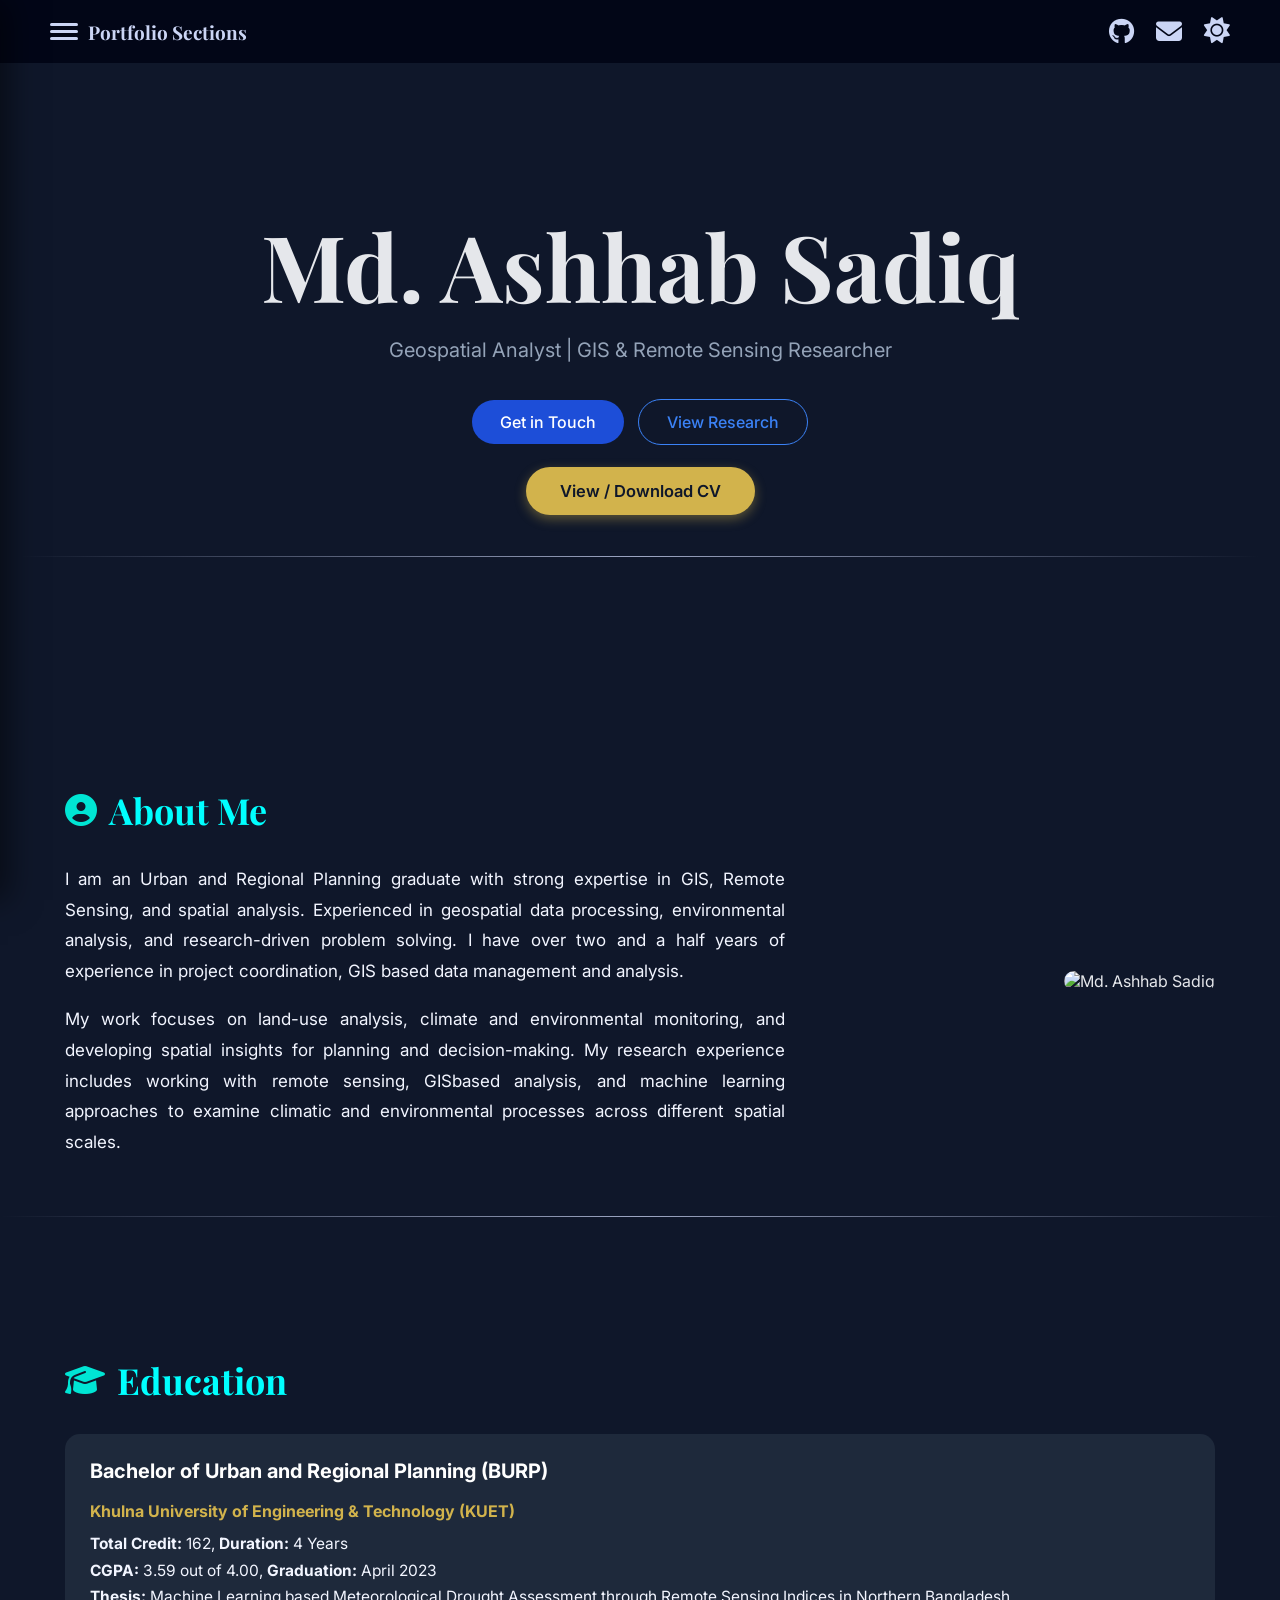
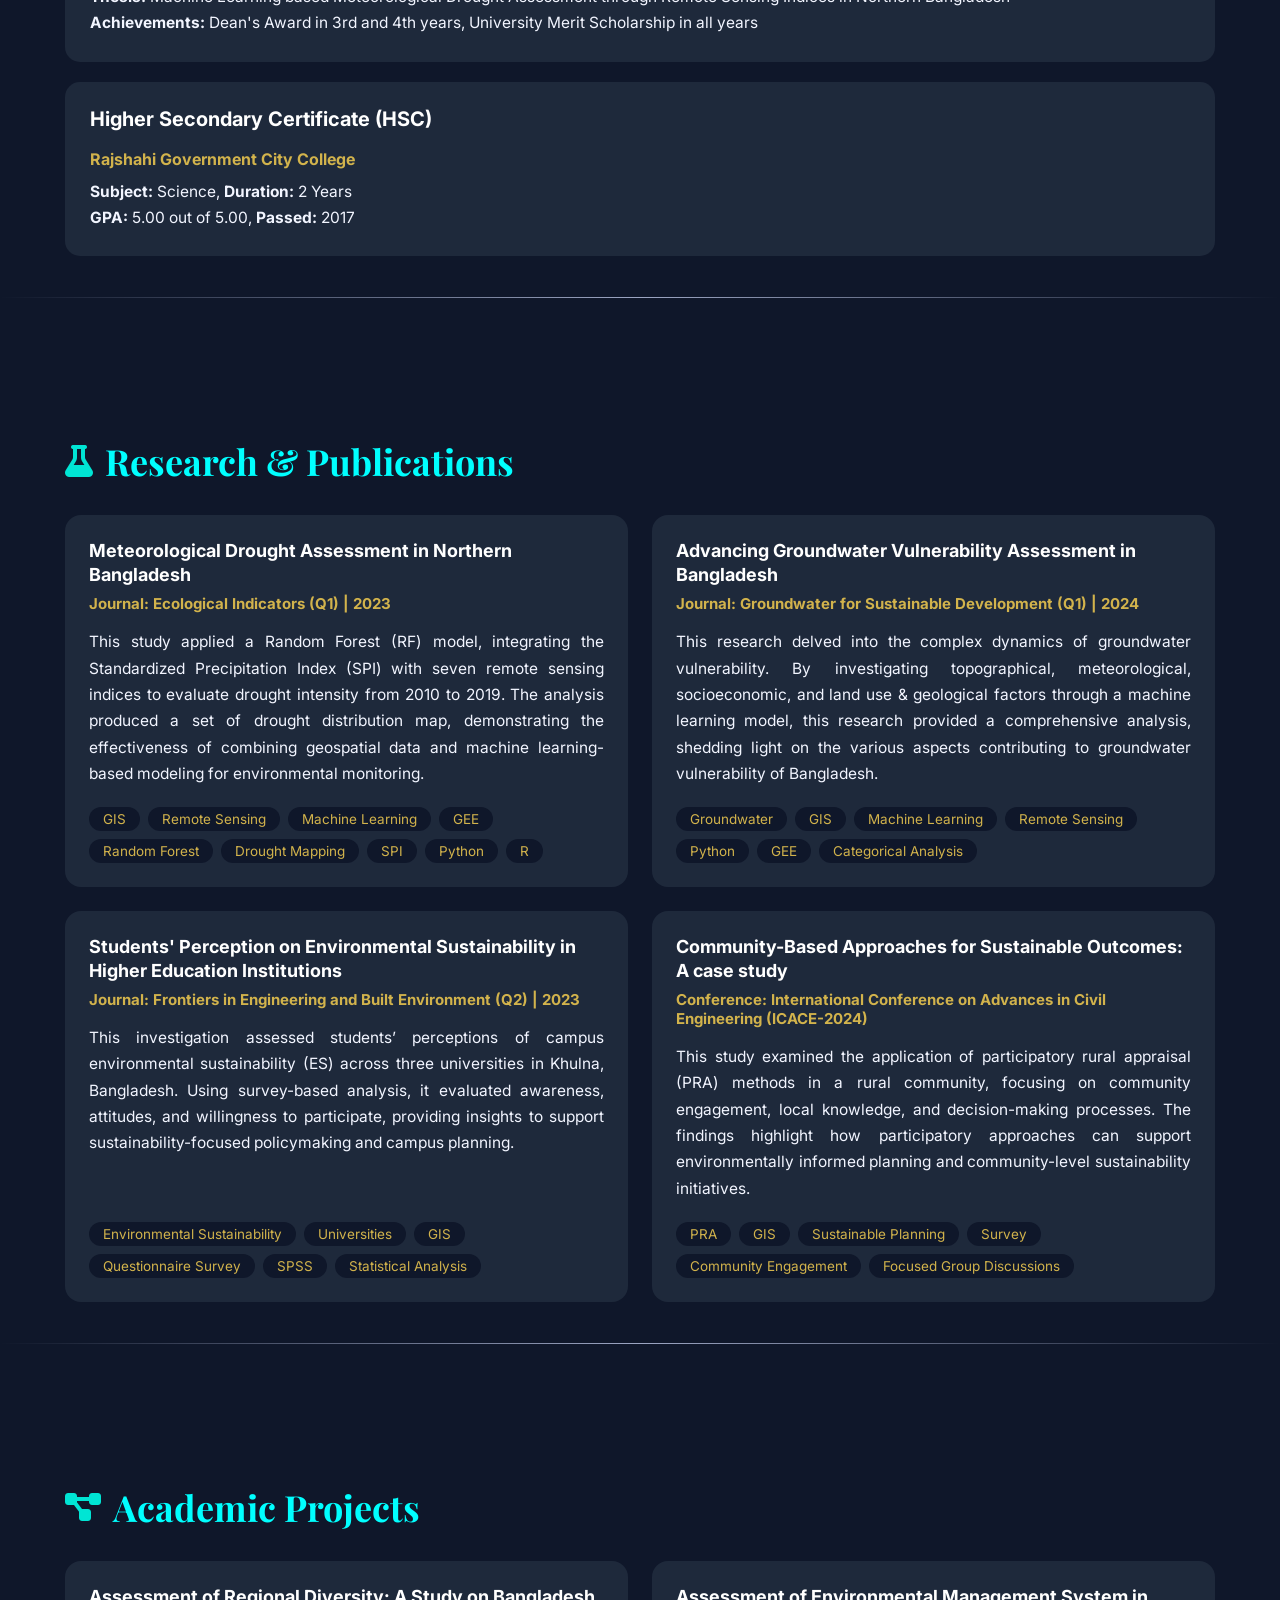
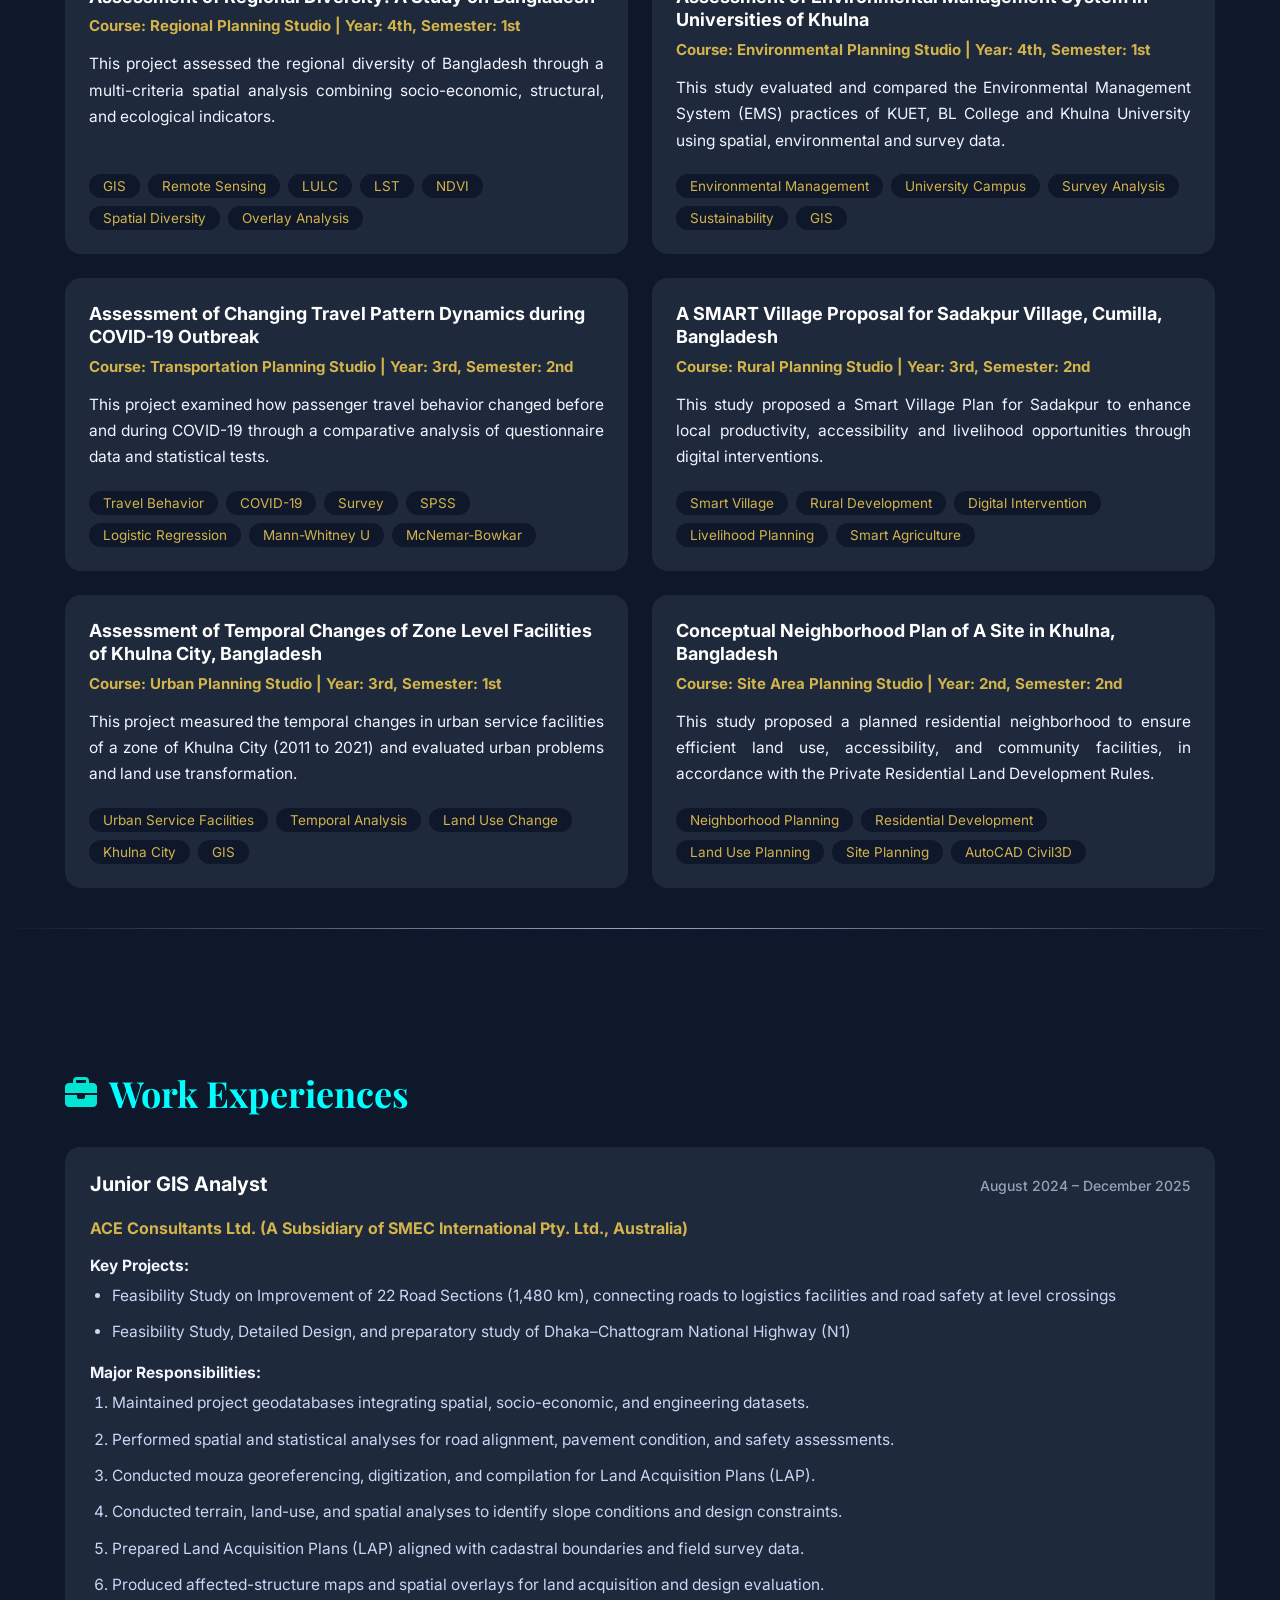
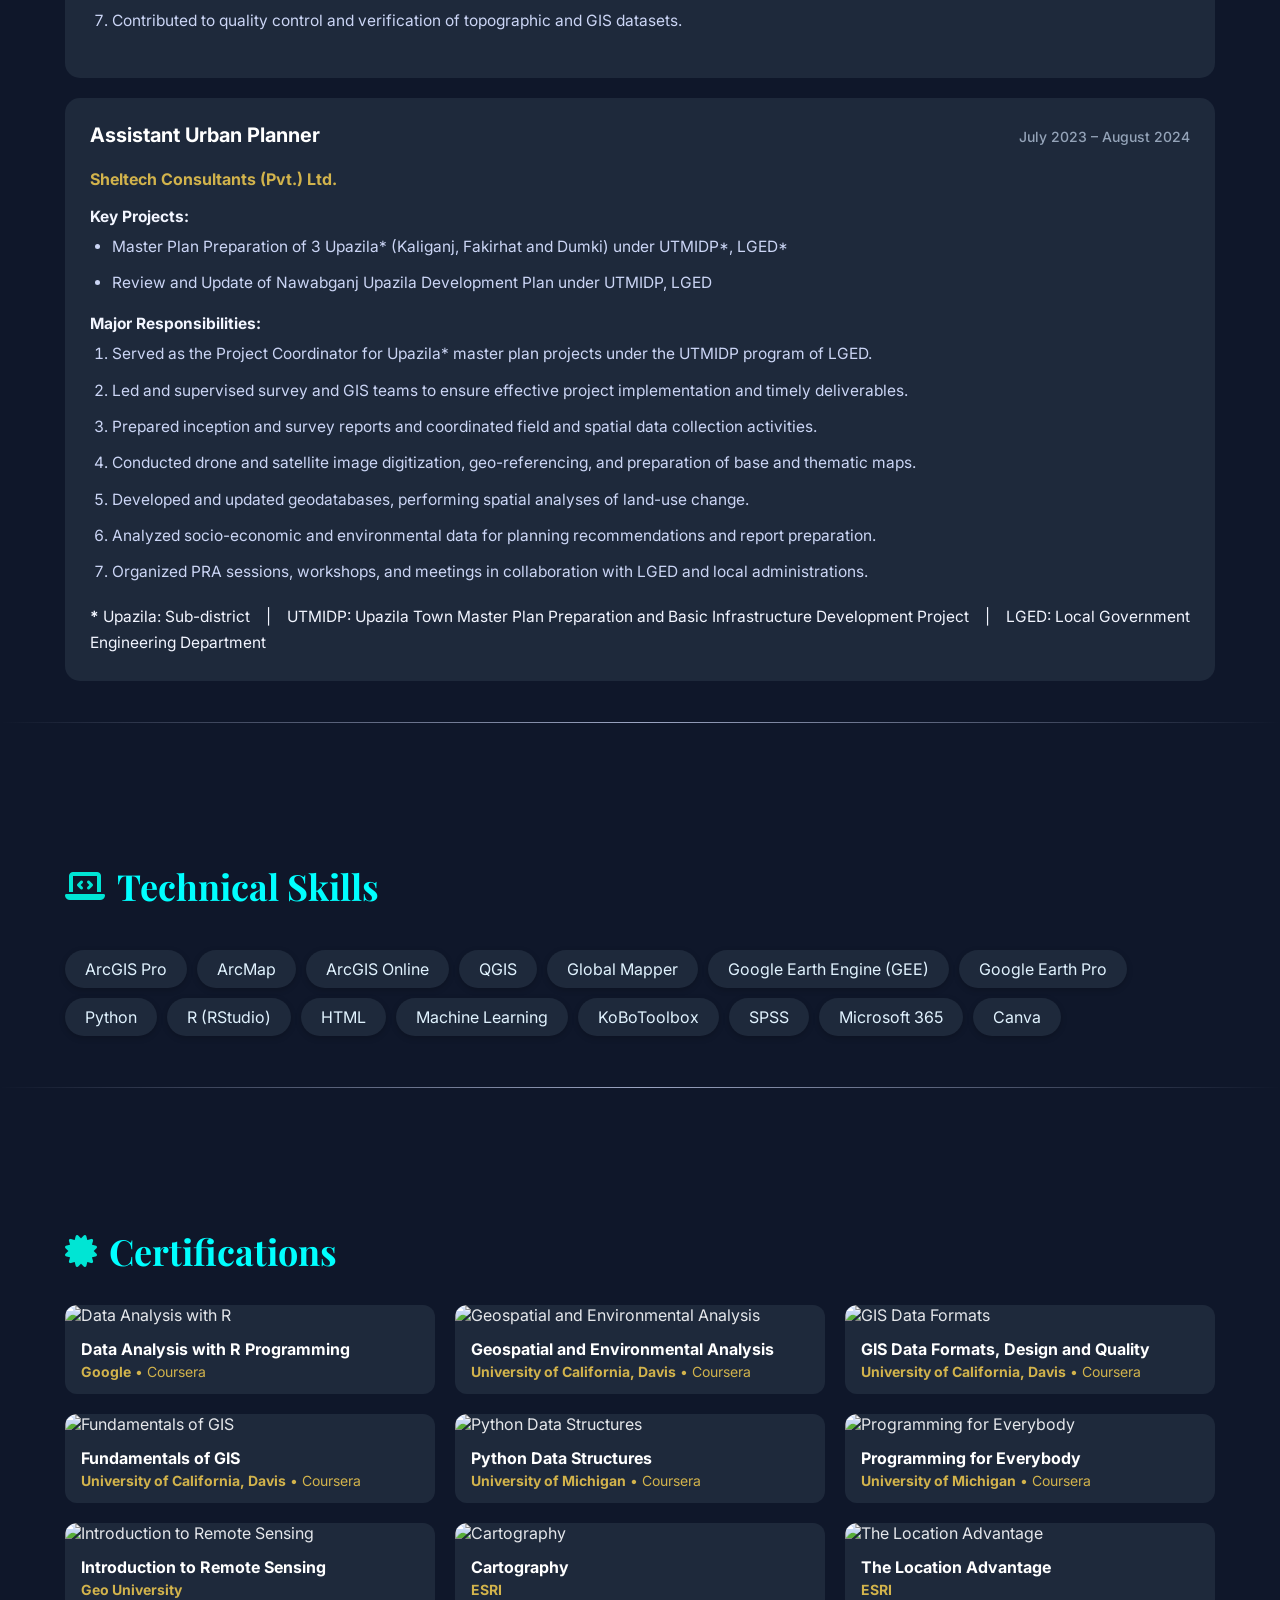
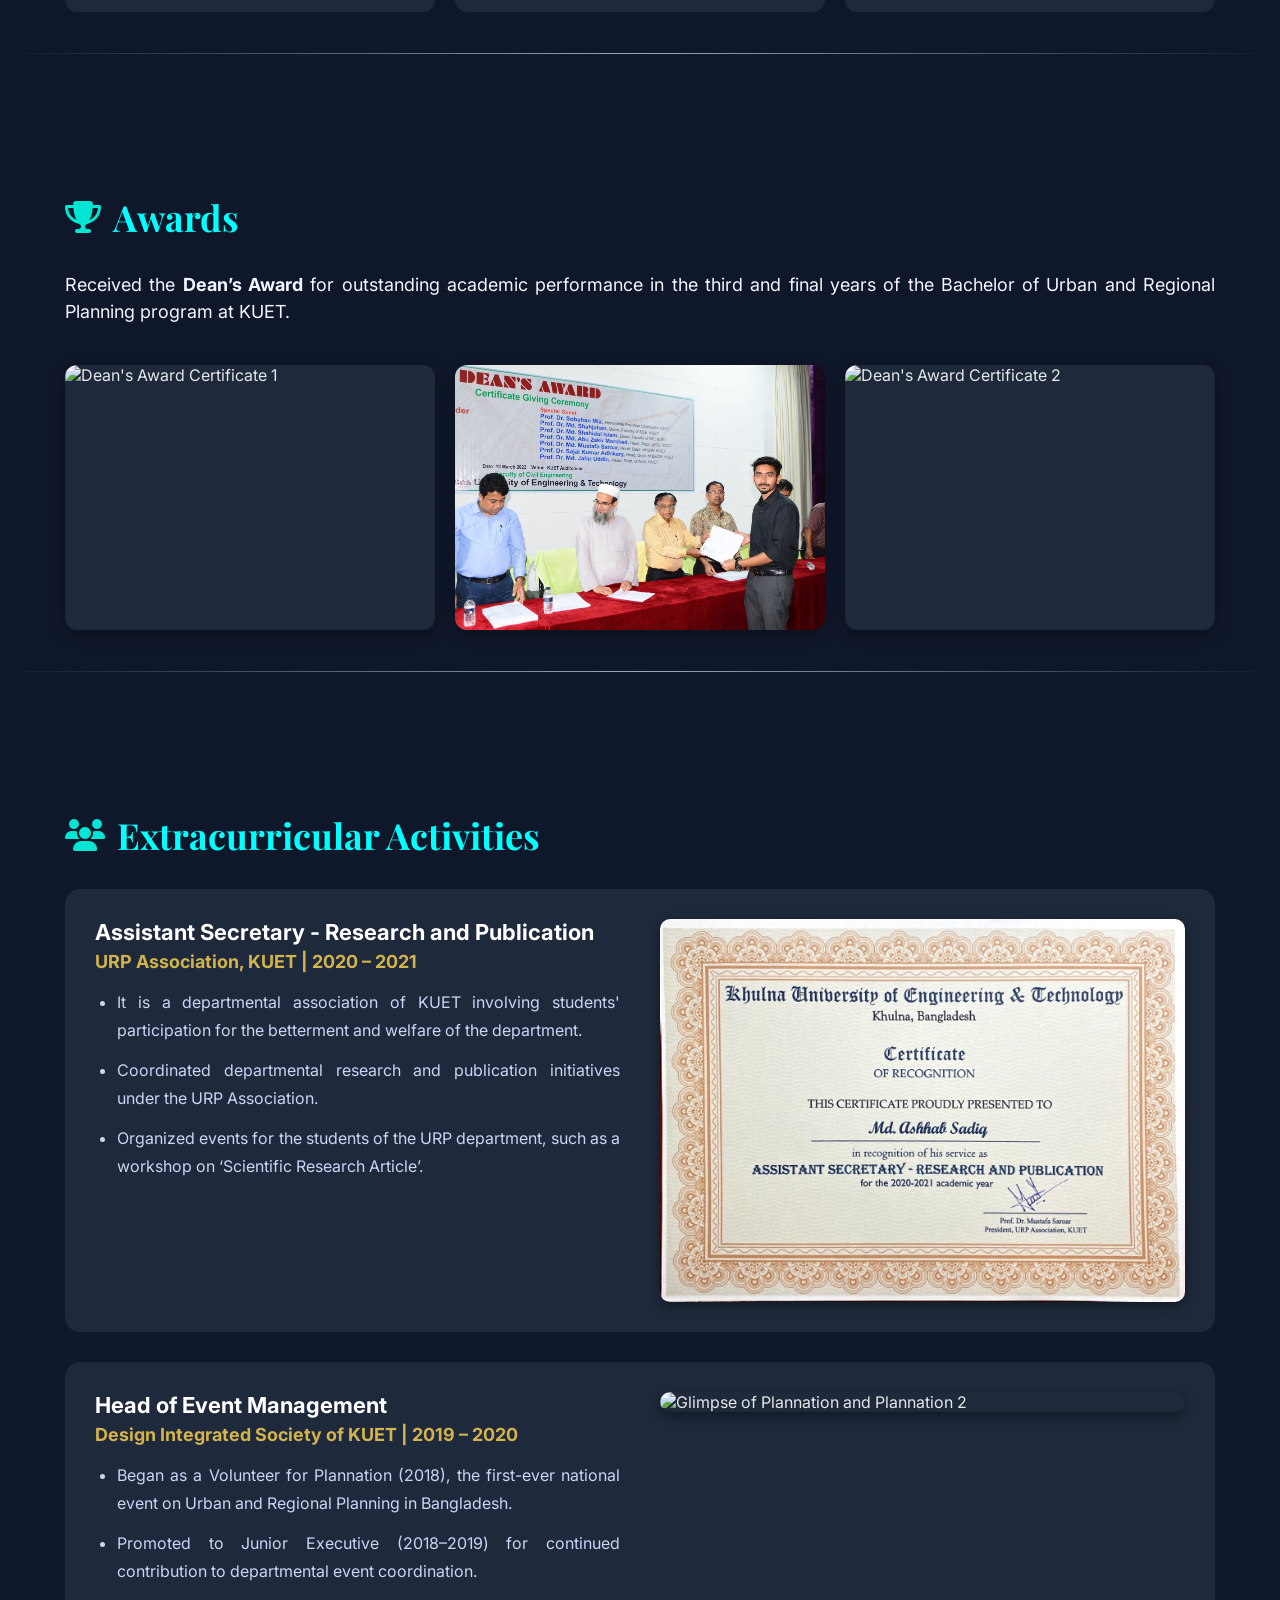
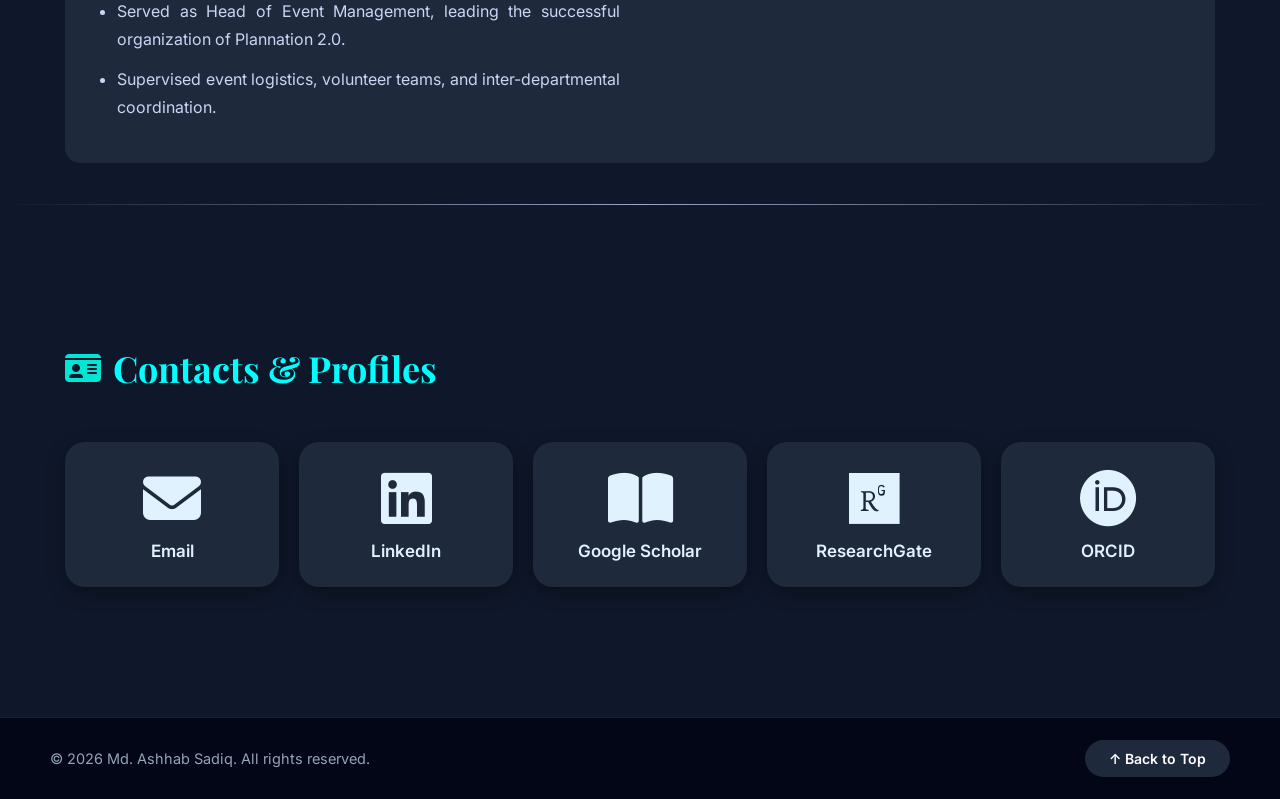
==== commit 377cbd9c: "Update index.html" ====
--- a/index.html
+++ b/index.html
@@ -63,9 +63,8 @@
       <a href="CV_Md. Ashhab Sadiq.pdf" class="btn-cv" target="_blank">View / Download CV</a>
     </div>
   </div>
-</section>
-
-<div class="section-divider"></div>
+  <div class="section-divider"></div>
+</section>
 
 <!-- SECONDARY NAV -->
 <!--  <nav class="secondary-nav">
@@ -101,9 +100,8 @@
       </div>
     </div>
   </div>
-</section>
-
-<div class="section-divider"></div>
+  <div class="section-divider"></div>
+</section>
   
 <!-- EDUCATION -->
 <section id="education" class="section">
@@ -124,9 +122,8 @@
       <p><strong>GPA:</strong> 5.00 out of 5.00, <strong>Passed:</strong> 2017</p>
     </div>
   </div>
-</section>
-
-<div class="section-divider"></div> 
+  <div class="section-divider"></div>
+</section>
   
 <!-- RESEARCH & PUBLICATIONS -->
 <section id="research" class="section">
@@ -219,9 +216,8 @@
 
     </div>
   </div>
-</section>
-
-<div class="section-divider"></div>  
+  <div class="section-divider"></div>
+</section>
   
 <!-- ACADEMIC PROJECTS -->
 <section id="projects" class="section">
@@ -345,9 +341,8 @@
 
     </div>
   </div>
-</section>
-
-<div class="section-divider"></div>
+  <div class="section-divider"></div>
+</section>
   
 <!-- WORK EXPERIENCES -->
 <section id="experience" class="section">
@@ -401,10 +396,9 @@
       <p class="footnote"><strong>*</strong> Upazila: Sub-district | UTMIDP: Upazila Town Master Plan Preparation and Basic Infrastructure Development Project | LGED: Local Government Engineering Department</p>
     </div>
   </div>
-</section>
-
-<div class="section-divider"></div>  
-  
+  <div class="section-divider"></div>
+</section>
+
 <!-- TECHNICAL SKILLS -->
 <section id="skills" class="section">
   <div class="container">
@@ -427,9 +421,8 @@
       <div class="skill-item">Canva</div>
     </div>
   </div>
-</section>
-
-<div class="section-divider"></div>
+  <div class="section-divider"></div>
+</section>
   
 <!-- CERTIFICATIONS -->
 <section id="certifications" class="section">
@@ -474,9 +467,8 @@
       </div>
     </div>
   </div>
-</section>
-
-<div class="section-divider"></div>
+  <div class="section-divider"></div>
+</section>
   
 <!-- AWARDS -->
 <section id="awards" class="section">
@@ -491,9 +483,8 @@
       <div class="award-item"><img src="Certifications/Dean 2.png" alt="Dean's Award Certificate 2"></div>
     </div>
   </div>
-</section>
-
-<div class="section-divider"></div>
+  <div class="section-divider"></div>
+</section>
   
 <!-- EXTRACURRICULAR ACTIVITIES -->
 <section id="extracurricular" class="section">
@@ -531,9 +522,8 @@
       </div>
     </div>
   </div>
-</section>
-
-<div class="section-divider"></div>
+  <div class="section-divider"></div>
+</section>
   
 <!-- CONTACT -->
 <section id="contact" class="section">
--- a/style.css
+++ b/style.css
@@ -567,6 +567,11 @@
   background: var(--bg) !important;
 }
 
+/* FIX: remove dark block effect around divider */
+.light-mode .section-divider {
+  background: transparent !important;
+}
+
 /* Navbar & Secondary Nav */
 .light-mode .navbar,
 .light-mode .secondary-nav {
@@ -874,20 +879,46 @@
 }
 
 /* ===================== */
-/* SECTION DIVIDER LINES + FOOTER */
-/* ===================== */
-
-/* Slim divider line between sections */
+/* SECTION DIVIDER LINES - FINAL STRONG FIX */
+/* ===================== */
+
+/* Tighter section padding */
+.section {
+  padding: 50px 0 !important;
+}
+
+/* Strong divider container - forces clean light background */
 .section-divider {
   width: 100%;
   height: 1px;
+  margin: 40px auto;
+  position: relative;
+}
+
+/* The actual slim line */
+.section-divider::after {
+  content: '';
+  position: absolute;
+  left: 0;
+  right: 0;
+  top: 50%;
+  height: 1px;
   background: linear-gradient(90deg, transparent, #cbd5f5, transparent);
-  margin: 60px auto;
-  opacity: 0.6;
-}
-.light-mode .section-divider {
-  background: linear-gradient(90deg, transparent, #292929, transparent);
-  opacity: 0.25;
+  opacity: 0.75;
+}
+
+/* Light mode - force clean light background + subtle dark line */
+/*.light-mode .section-divider {
+  background: #e8e3d8 !important;
+}*/
+.light-mode .section-divider::after {
+  background: linear-gradient(90deg, transparent, #292929, transparent) !important;
+  opacity: 0.55 !important;
+}
+
+/* Hover effect for better visibility */
+.section-divider:hover::after {
+  opacity: 0.75;
 }
 
 /* Footer bar */
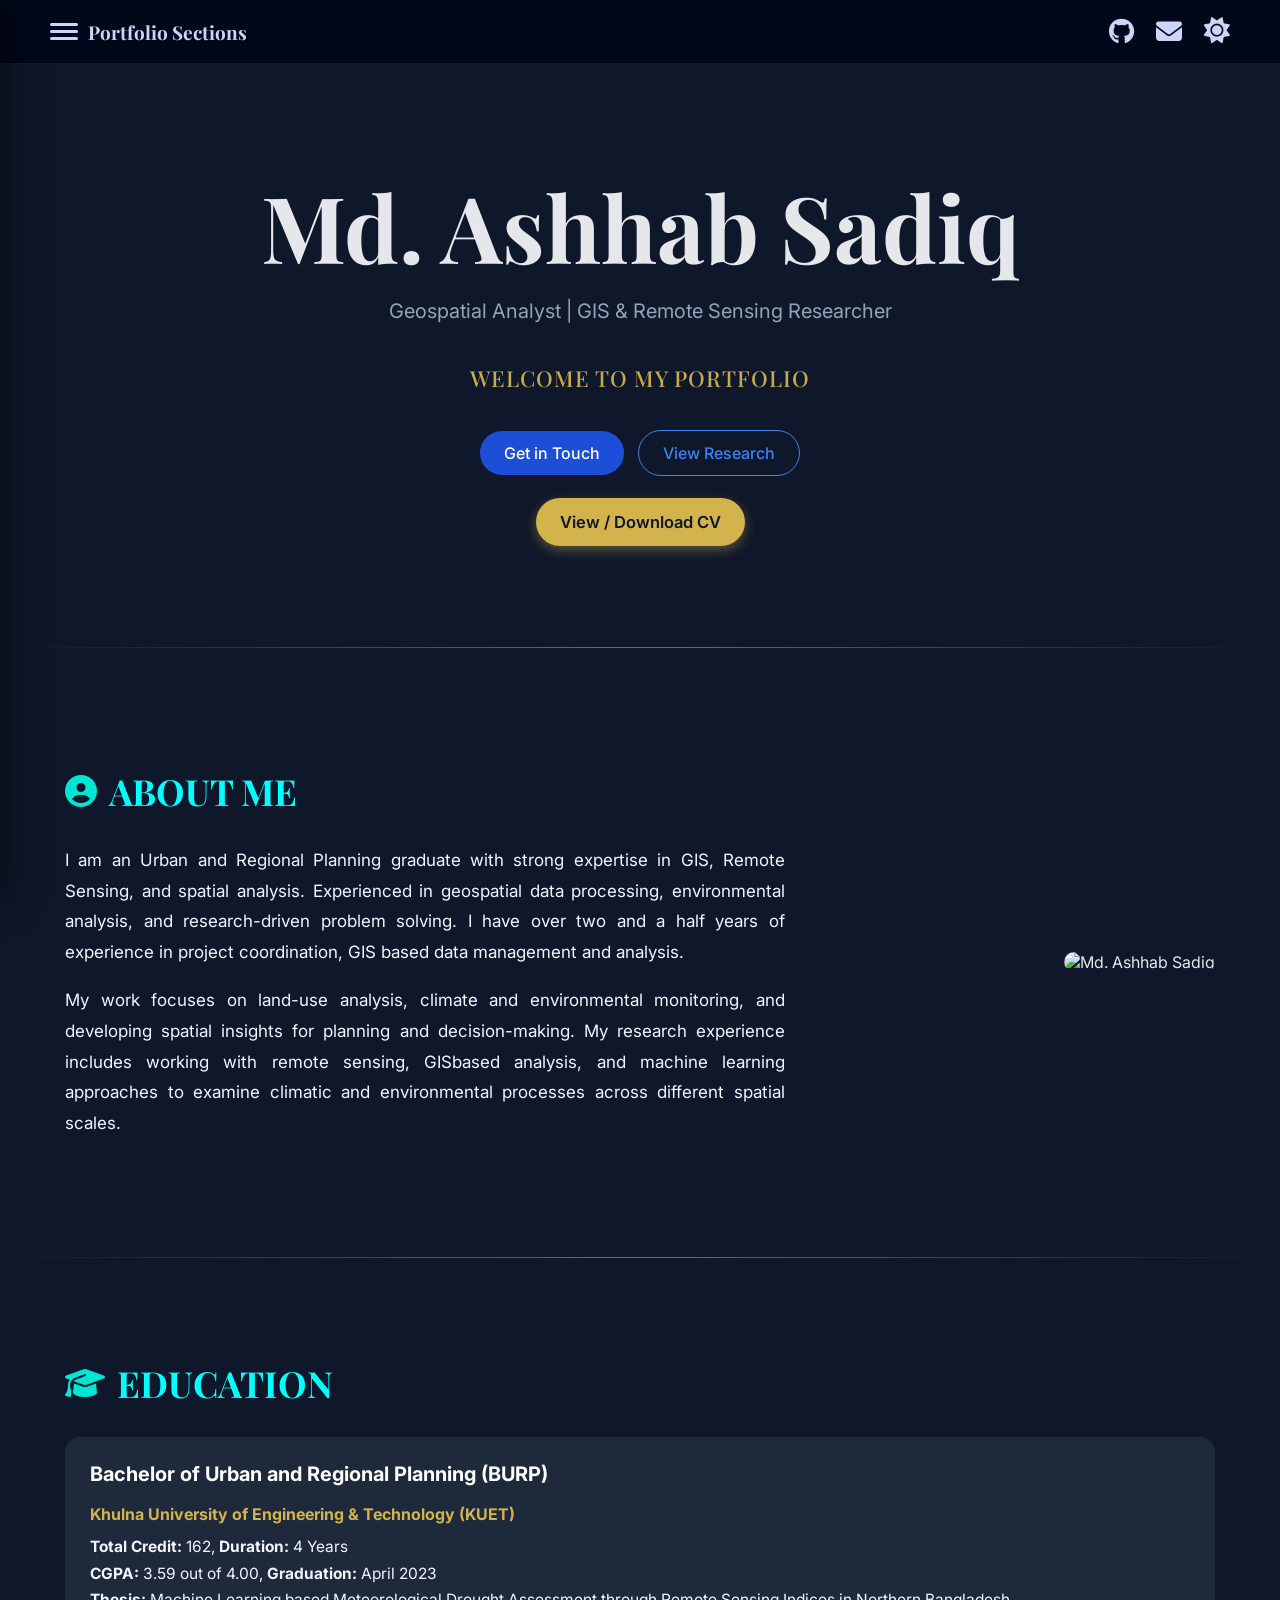
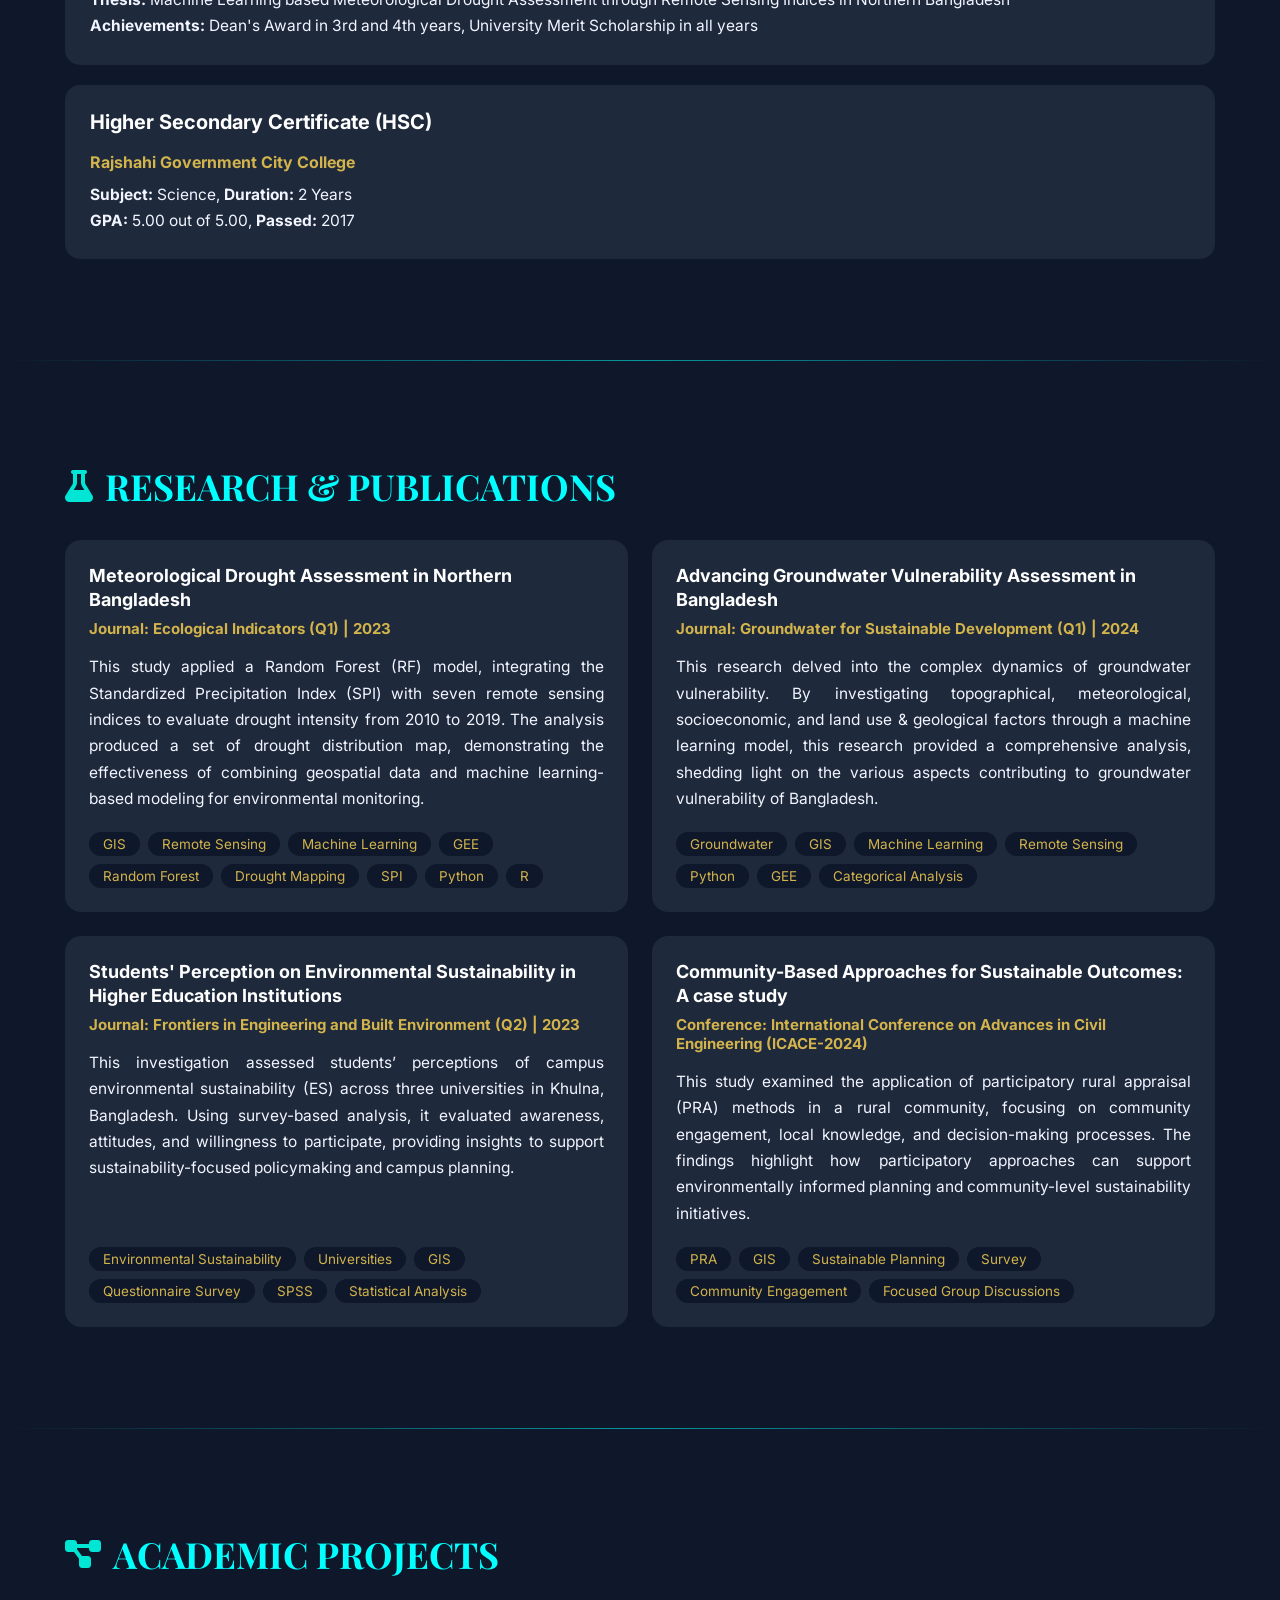
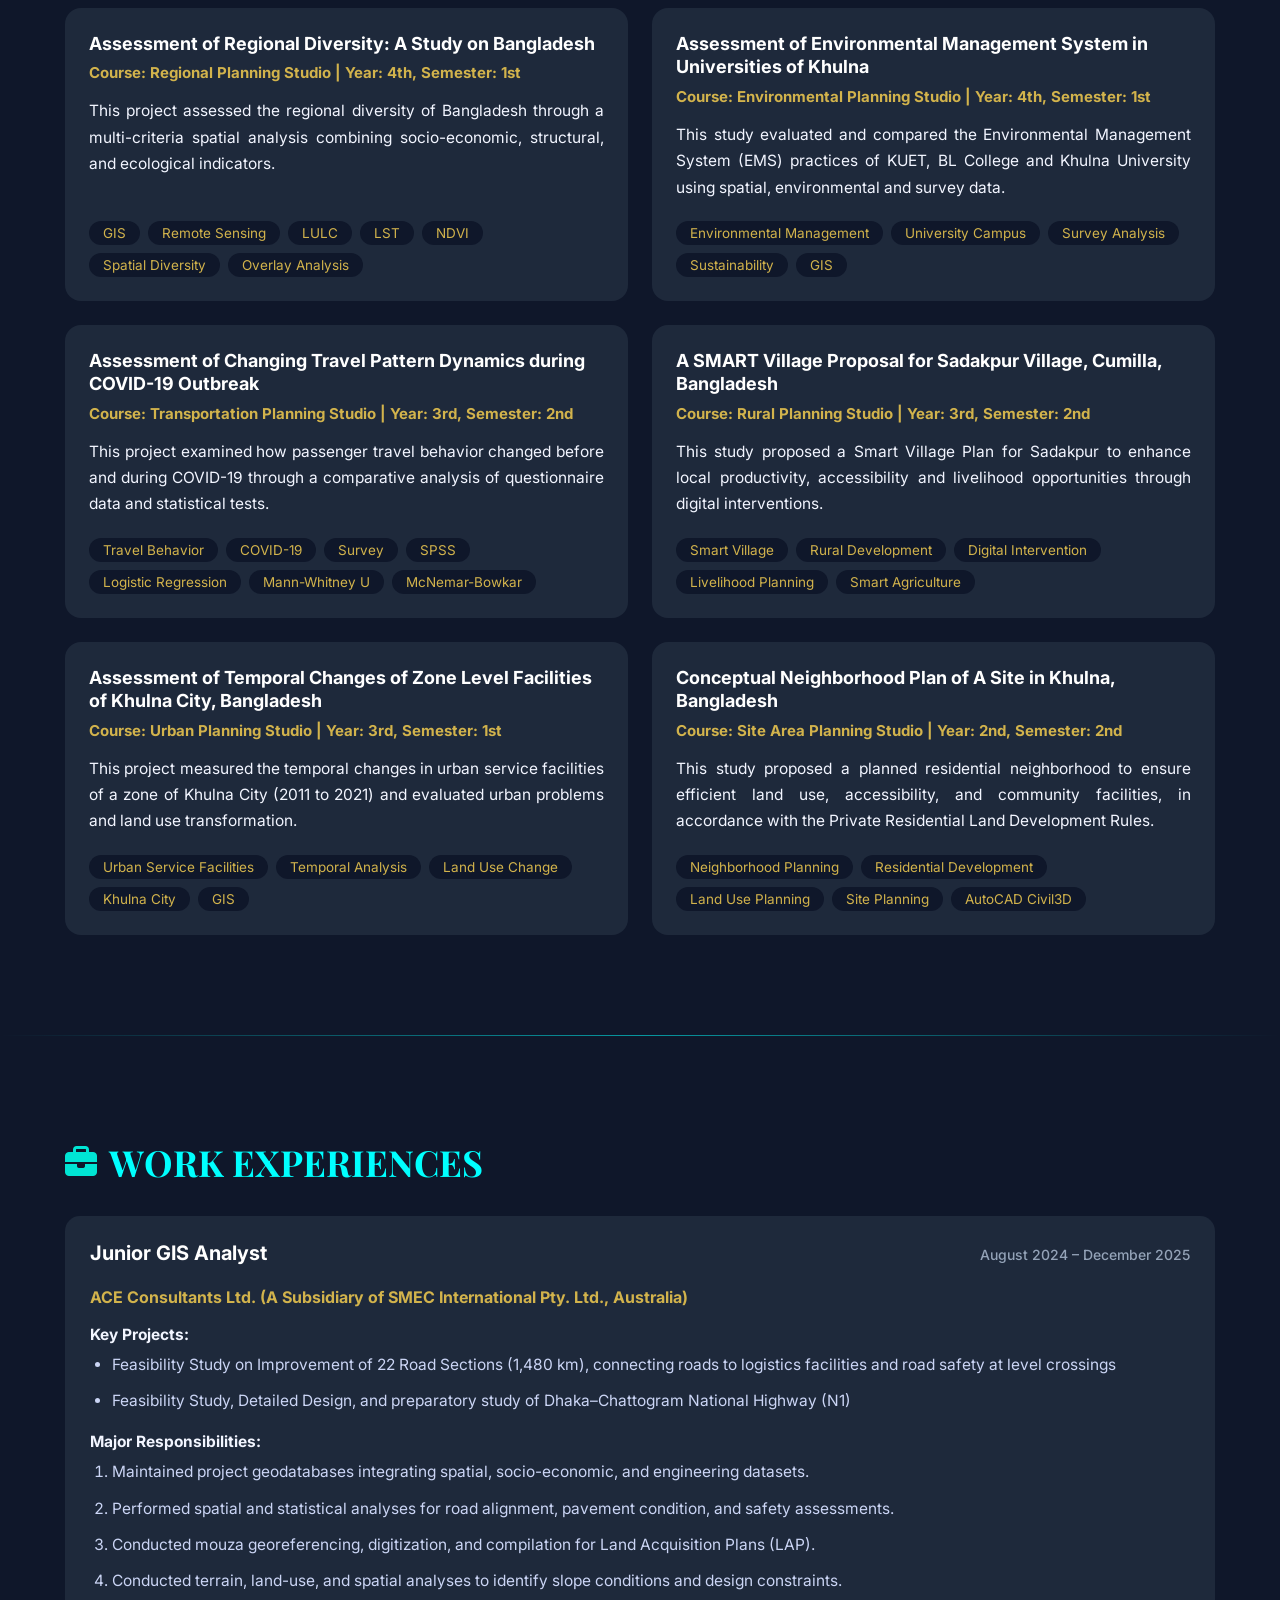
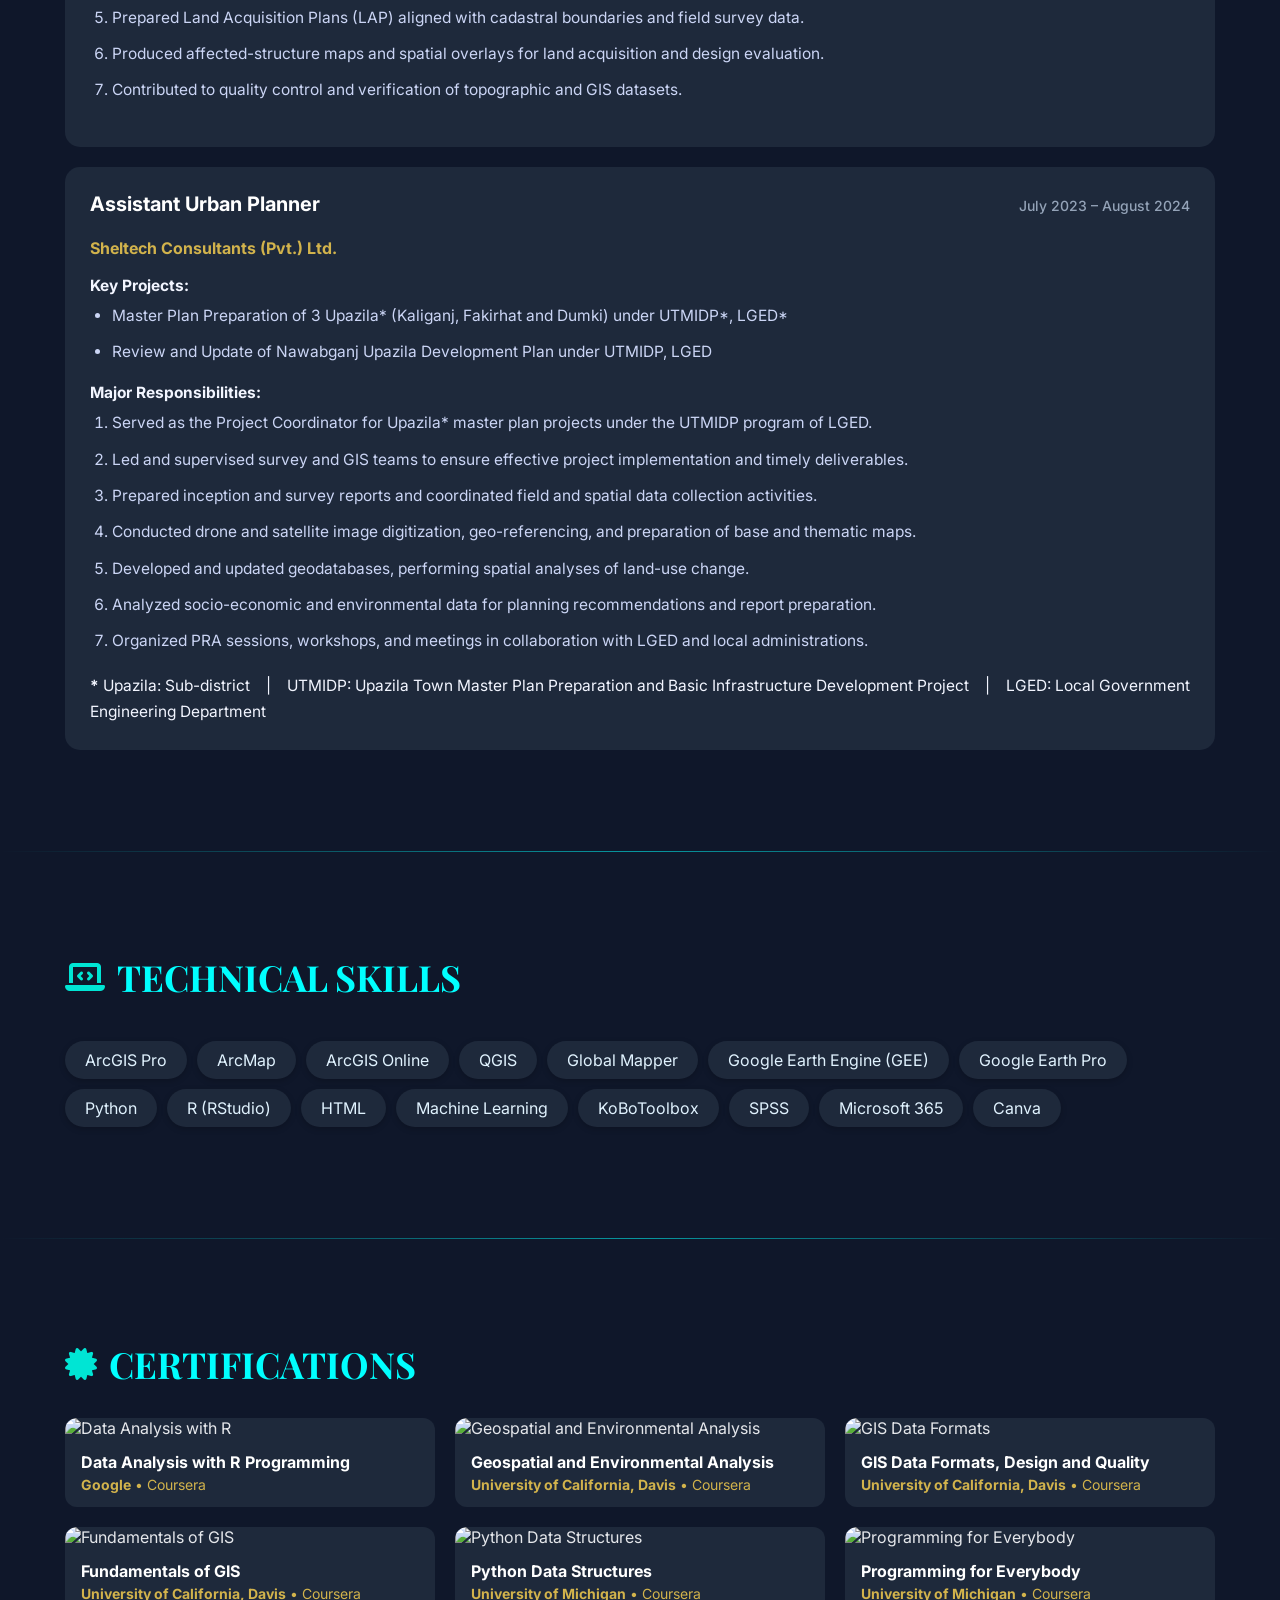
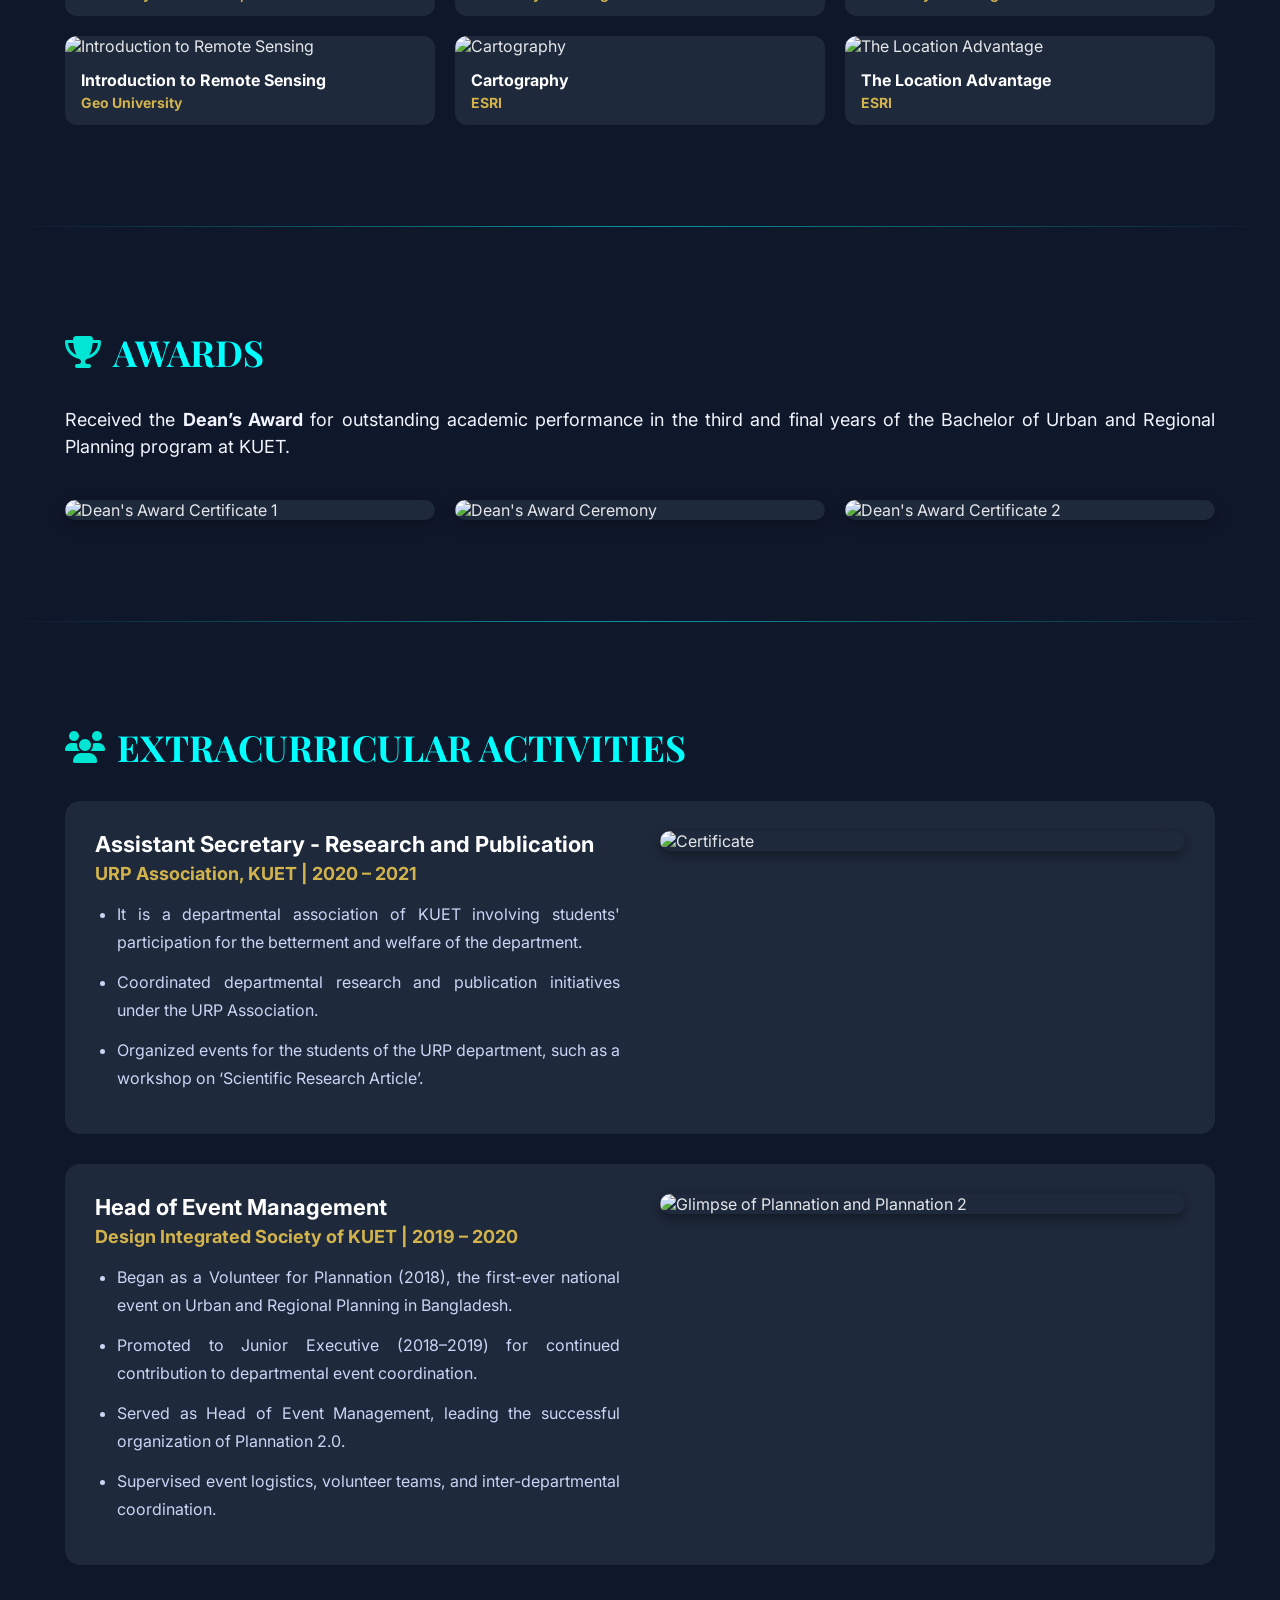
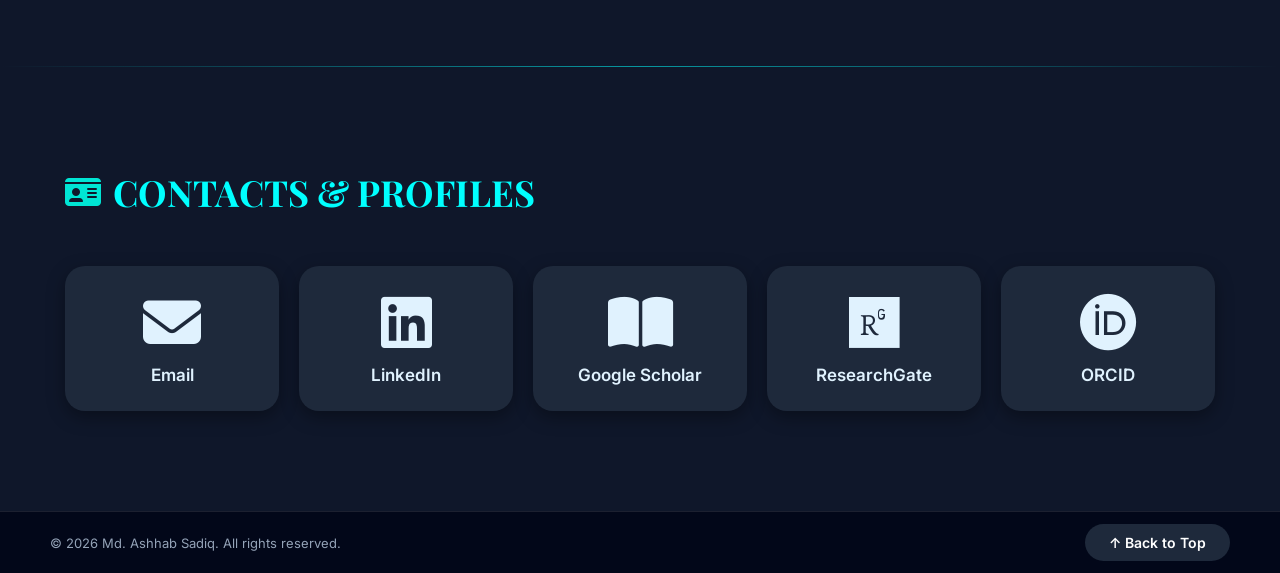
==== commit 853f1887: "Update index.html" ====
--- a/index.html
+++ b/index.html
@@ -7,6 +7,7 @@
   <link rel="stylesheet" href="style.css">
   <link rel="stylesheet" href="https://cdnjs.cloudflare.com/ajax/libs/font-awesome/6.5.1/css/all.min.css">
   <link href="https://fonts.googleapis.com/css2?family=Playfair+Display:wght@500;700&family=Inter:wght@300;400;500&display=swap" rel="stylesheet">
+  <link rel="icon" href="Images/Initial Logo.png" type="image/png">
 </head>
 <body> 
 
@@ -55,6 +56,7 @@
   <div class="container">
     <h1>Md. Ashhab Sadiq</h1>
     <p>Geospatial Analyst | GIS & Remote Sensing Researcher</p>
+    <p>WELCOME TO MY PORTFOLIO</p>
     <div class="buttons">
       <a href="#contact" class="btn">Get in Touch</a>
       <a href="#research" class="btn-outline">View Research</a>
@@ -66,28 +68,12 @@
   <div class="section-divider"></div>
 </section>
 
-<!-- SECONDARY NAV -->
-<!--  <nav class="secondary-nav">
-  <div class="secondary-container">
-    <a href="#about">ABOUT ME</a>
-    <a href="#education">EDUCATION</a>
-    <a href="#research">RESEARCH PROJECTS</a>
-    <a href="#projects">ACADEMIC PROJECTS</a>
-    <a href="#experience">WORK EXPERIENCES</a>
-    <a href="#skills">TECHNICAL SKILLS</a>
-    <a href="#certifications">CERTIFICATIONS</a>
-    <a href="#awards">AWARD</a>
-    <a href="#extracurricular">EXTRACURRICULARS</a>
-    <a href="#contact">CONTACT</a>
-  </div>
-</nav> -->
-
 <!-- ABOUT ME -->
 <section id="about" class="section">
   <div class="container">
     <div class="about-wrapper">
       <div class="about-text">
-        <h2><i class="fas fa-user-circle"></i> About Me</h2>
+        <h2><i class="fas fa-user-circle"></i> ABOUT ME</h2>
         <p>I am an Urban and Regional Planning graduate with strong expertise in GIS, Remote Sensing, and spatial analysis.
           Experienced in geospatial data processing, environmental analysis, and research-driven problem solving.
           I have over two and a half years of experience in project coordination, GIS based data management and analysis.</p>
@@ -106,7 +92,7 @@
 <!-- EDUCATION -->
 <section id="education" class="section">
   <div class="container">
-    <h2><i class="fas fa-graduation-cap"></i> Education</h2>
+    <h2><i class="fas fa-graduation-cap"></i> EDUCATION</h2>
     <div class="card">
       <h3><a href="https://www.kuet.ac.bd/urp" target="_blank">Bachelor of Urban and Regional Planning (BURP)</a></h3>
       <h4><a href="https://kuet.ac.bd/" target="_blank">Khulna University of Engineering & Technology (KUET)</a></h4>
@@ -128,7 +114,7 @@
 <!-- RESEARCH & PUBLICATIONS -->
 <section id="research" class="section">
   <div class="container">
-    <h2><i class="fas fa-flask"></i> Research & Publications</h2>
+    <h2><i class="fas fa-flask"></i> RESEARCH & PUBLICATIONS</h2>
     
     <div class="research-grid">
 
@@ -222,7 +208,7 @@
 <!-- ACADEMIC PROJECTS -->
 <section id="projects" class="section">
   <div class="container">
-    <h2><i class="fas fa-project-diagram"></i> Academic Projects</h2>
+    <h2><i class="fas fa-project-diagram"></i> ACADEMIC PROJECTS</h2>
     
     <div class="research-grid">
 
@@ -347,7 +333,7 @@
 <!-- WORK EXPERIENCES -->
 <section id="experience" class="section">
   <div class="container">
-    <h2><i class="fas fa-briefcase"></i> Work Experiences</h2>
+    <h2><i class="fas fa-briefcase"></i> WORK EXPERIENCES</h2>
     
     <div class="card">
       <div class="job-header">
@@ -402,7 +388,7 @@
 <!-- TECHNICAL SKILLS -->
 <section id="skills" class="section">
   <div class="container">
-    <h2><i class="fas fa-laptop-code"></i> Technical Skills</h2>
+    <h2><i class="fas fa-laptop-code"></i> TECHNICAL SKILLS</h2>
     <div class="skills-grid">
       <div class="skill-item">ArcGIS Pro</div>
       <div class="skill-item">ArcMap</div>
@@ -427,42 +413,42 @@
 <!-- CERTIFICATIONS -->
 <section id="certifications" class="section">
   <div class="container">
-    <h2><i class="fas fa-certificate"></i> Certifications</h2>
+    <h2><i class="fas fa-certificate"></i> CERTIFICATIONS</h2>
     <div class="cert-grid">
       <div class="cert-card">
-        <img src="Certifications/R.png" alt="Data Analysis with R">
+        <img src="Images/R.png" alt="Data Analysis with R">
         <div class="cert-info"><h4>Data Analysis with R Programming</h4><p><strong>Google</strong> • Coursera</p></div>
       </div>
       <div class="cert-card">
-        <img src="Certifications/Geospatial.png" alt="Geospatial and Environmental Analysis">
+        <img src="Images/Geospatial.png" alt="Geospatial and Environmental Analysis">
         <div class="cert-info"><h4>Geospatial and Environmental Analysis</h4><p><strong>University of California, Davis</strong> • Coursera</p></div>
       </div>
       <div class="cert-card">
-        <img src="Certifications/GIS Data Formats.png" alt="GIS Data Formats">
+        <img src="Images/GIS Data Formats.png" alt="GIS Data Formats">
         <div class="cert-info"><h4>GIS Data Formats, Design and Quality</h4><p><strong>University of California, Davis</strong> • Coursera</p></div>
       </div>
       <div class="cert-card">
-        <img src="Certifications/Fundamentals of GIS.png" alt="Fundamentals of GIS">
+        <img src="Images/Fundamentals of GIS.png" alt="Fundamentals of GIS">
         <div class="cert-info"><h4>Fundamentals of GIS</h4><p><strong>University of California, Davis</strong> • Coursera</p></div>
       </div>
       <div class="cert-card">
-        <img src="Certifications/Python Data.png" alt="Python Data Structures">
+        <img src="Images/Python Data.png" alt="Python Data Structures">
         <div class="cert-info"><h4>Python Data Structures</h4><p><strong>University of Michigan</strong> • Coursera</p></div>
       </div>
       <div class="cert-card">
-        <img src="Certifications/Programming.png" alt="Programming for Everybody">
+        <img src="Images/Programming.png" alt="Programming for Everybody">
         <div class="cert-info"><h4>Programming for Everybody</h4><p><strong>University of Michigan</strong> • Coursera</p></div>
       </div>
       <div class="cert-card">
-        <img src="Certifications/Remote Sensing.png" alt="Introduction to Remote Sensing">
+        <img src="Images/Remote Sensing.png" alt="Introduction to Remote Sensing">
         <div class="cert-info"><h4>Introduction to Remote Sensing</h4><p><strong>Geo University</strong></p></div>
       </div>
       <div class="cert-card">
-        <img src="Certifications/Cartography.png" alt="Cartography">
+        <img src="Images/Cartography.png" alt="Cartography">
         <div class="cert-info"><h4>Cartography</h4><p><strong>ESRI</strong></p></div>
       </div>
       <div class="cert-card">
-        <img src="Certifications/Location.png" alt="The Location Advantage">
+        <img src="Images/Location.png" alt="The Location Advantage">
         <div class="cert-info"><h4>The Location Advantage</h4><p><strong>ESRI</strong></p></div>
       </div>
     </div>
@@ -473,14 +459,14 @@
 <!-- AWARDS -->
 <section id="awards" class="section">
   <div class="container">
-    <h2><i class="fas fa-trophy"></i> Awards</h2>
+    <h2><i class="fas fa-trophy"></i> AWARDS</h2>
     <div class="award-text">
       <p>Received the <strong>Dean’s Award</strong> for outstanding academic performance in the third and final years of the Bachelor of Urban and Regional Planning program at KUET.</p>
     </div>
     <div class="award-grid">
-      <div class="award-item"><img src="Certifications/Dean 1.png" alt="Dean's Award Certificate 1"></div>
-      <div class="award-item"><img src="Certifications/Award.jpg" alt="Dean's Award Ceremony"></div>
-      <div class="award-item"><img src="Certifications/Dean 2.png" alt="Dean's Award Certificate 2"></div>
+      <div class="award-item"><img src="Images/Dean 1.png" alt="Dean's Award Certificate 1"></div>
+      <div class="award-item"><img src="Images/Award.jpg" alt="Dean's Award Ceremony"></div>
+      <div class="award-item"><img src="Images/Dean 2.png" alt="Dean's Award Certificate 2"></div>
     </div>
   </div>
   <div class="section-divider"></div>
@@ -489,7 +475,7 @@
 <!-- EXTRACURRICULAR ACTIVITIES -->
 <section id="extracurricular" class="section">
   <div class="container">
-    <h2><i class="fas fa-users"></i> Extracurricular Activities</h2>
+    <h2><i class="fas fa-users"></i> EXTRACURRICULAR ACTIVITIES</h2>
 
     <div class="extra-item">
       <div class="extra-text">
@@ -502,7 +488,7 @@
         </ul>
       </div>
       <div class="extra-images">
-        <img src="Certifications/Assistant Secratary Certificate.jpg" alt="Certificate">
+        <img src="Images/Assistant Secratary Certificate.jpg" alt="Certificate">
       </div>
     </div>
 
@@ -518,7 +504,7 @@
         </ul>
       </div>
       <div class="extra-images">
-        <img src="Certifications/Second Extra.png" alt="Glimpse of Plannation and Plannation 2">
+        <img src="Images/Second Extra.png" alt="Glimpse of Plannation and Plannation 2">
       </div>
     </div>
   </div>
@@ -528,7 +514,7 @@
 <!-- CONTACT -->
 <section id="contact" class="section">
   <div class="container">
-    <h2><i class="fas fa-id-card"></i> Contacts & Profiles</h2>
+    <h2><i class="fas fa-id-card"></i> CONTACTS & PROFILES</h2>
     <div class="contact-buttons">
       <a href="mailto:sadiq.kuet.urp@gmail.com" target="_blank" class="contact-btn"><i class="fas fa-envelope"></i><span>Email</span></a>
       <a href="https://www.linkedin.com/in/sadiqurp" target="_blank" class="contact-btn"><i class="fab fa-linkedin"></i><span>LinkedIn</span></a>
--- a/style.css
+++ b/style.css
@@ -27,8 +27,20 @@
   justify-content: space-between;
   align-items: center;
   padding: 16px 50px;
-  background: #020617;
-  font-size: 15.5px;
+  background: rgba(2, 6, 23, 0.88);
+  backdrop-filter: blur(20px);
+  border-bottom: 1px solid rgba(255,255,255,0.08);
+  font-size: 16.5px;
+  position: sticky;
+  top: 0;
+  z-index: 1000;
+}
+
+/* Light mode glass */
+.light-mode .navbar {
+  background: rgba(248, 246, 242, 0.90);
+  backdrop-filter: blur(20px);
+  border-bottom: 1px solid rgba(0,0,0,0.08);
 }
 .logo {
   font-family: 'Playfair Display', serif;
@@ -54,7 +66,7 @@
 /* ===================== */
 .hero {
   text-align: center;
-  padding: 140px 20px;
+  padding: 100px 20px 20px;
 }
 .hero h1 {
   font-family: 'Playfair Display', serif;
@@ -73,7 +85,7 @@
 .btn {
   background: #1d4ed8;
   color: white;
-  padding: 12px 28px;
+  padding: 12px 24px;
   border-radius: 30px;
   text-decoration: none;
   margin-right: 10px;
@@ -82,7 +94,7 @@
 .btn-outline {
   border: 1px solid #3b82f6;
   color: #3b82f6;
-  padding: 12px 28px;
+  padding: 12px 24px;
   border-radius: 30px;
   text-decoration: none;
   font-weight: 500;
@@ -97,7 +109,7 @@
 .btn-cv {
   background: #d2b34c;
   color: #0f172a;
-  padding: 14px 34px;
+  padding: 14px 24px;
   border-radius: 30px;
   text-decoration: none;
   font-weight: 600;
@@ -110,35 +122,16 @@
   transform: translateY(-3px);
   box-shadow: 0 8px 20px rgba(210, 179, 76, 0.5);
 }
-
-/* ===================== */
-/* SECONDARY NAV */
-/* ===================== */
-.secondary-nav {
-  background: #020617;
-  padding: 16px 60px;
-  position: sticky;
-  top: 0;
-  z-index: 999;
-  box-shadow: 0 4px 12px rgba(0, 0, 0, 0.4);
-}
-.secondary-container {
-  display: flex;
-  flex-wrap: nowrap;
-  gap: 26px;
-  white-space: nowrap;
-}
-.secondary-container a {
-  color: #ffffff;
-  font-size: 14.5px;
-  font-weight: 600;
-  text-decoration: none;
-  transition: 0.3s;
-}
-.secondary-container a:hover {
-  color: #00e5d4;
-}
-
+/* Welcome line - distinct from subtitle */
+.hero p:nth-of-type(2) {           /* targets the "Welcome to My Portfolio" line */
+  font-family: 'Playfair Display', serif;
+  font-size: 22px;
+  font-weight: 500;
+  color: #d2b34c;                  /* golden accent */
+  margin-top: 8px;
+  letter-spacing: 1px;
+  opacity: 0.95;
+}
 /* ===================== */
 /* SECTION HEADINGS (h2) */
 /* ===================== */
@@ -573,11 +566,11 @@
 }
 
 /* Navbar & Secondary Nav */
-.light-mode .navbar,
+/*.light-mode .navbar,
 .light-mode .secondary-nav {
   background: #faf8f4;
   box-shadow: 0 4px 12px rgba(0, 0, 0, 0.1);
-}
+}*/
 .light-mode .logo,
 .light-mode .secondary-container a {
   color: #292929;
@@ -644,6 +637,22 @@
   color: var(--h4-color) !important;
 }
 
+.light-mode body {
+  background: var(--bg) !important;
+}
+
+.light-mode .section {
+  background: var(--bg) !important;
+}
+
+.light-mode .hero {
+  background: var(--bg) !important;
+}
+
+.light-mode .footer {
+  background: #faf8f4 !important;
+}
+
 /* Technical Skills pills */
 .light-mode .skill-item {
   color: #292929 !important;
@@ -697,64 +706,6 @@
 
 /* ===================== */
 /* RESPONSIVE DESIGN + BEAUTIFUL SIDE PANEL */
-/* ===================== */
-
-/* Mobile only */
-@media (max-width: 768px) {
-
-  /* Wider overall content */
-  .container {
-    width: 95% !important;
-    max-width: 1250px;
-  }
-  /* Hero title */
-  .hero h1 {
-    font-size: 42px;
-    line-height: 1.05;
-  }
-
-    .buttons {
-  margin-top: 40px;
-}
-
-  .section h2 {
-  font-size: 30px;
-}
-
-h3 {
-  font-size: 18px;
-}
-h4 {
-  font-size: 16px;
-}
-h5 {
-  font-size: 15.5px;
-  color: #f2f5ff;
-  font-weight: 700;
-  margin: 18px 0 8px 0;
-}
-  /* About Me on mobile - hide photo completely */
-  .about-img {
-    display: none;
-  }
-
-  /* Research & Academic cards */
-  .research-grid,
-  .academic-grid {
-    grid-template-columns: repeat(auto-fit, minmax(300px, 1fr));
-    gap: 20px;
-  }
-
-  .navbar {
-  display: flex;
-  justify-content: space-between;
-  align-items: center;
-  padding: 14px 15px;
-  background: #020617;
-  font-size: 12px;
-}
-}
-
 /* Hamburger visible everywhere now */
 .hamburger {
   display: flex;
@@ -794,8 +745,8 @@
   left: -320px;
   width: 320px;
   height: 100vh;
-  background: rgba(2, 6, 23, 0.96);
-  backdrop-filter: blur(16px);
+  background: rgba(2, 6, 23, 0.97);
+  backdrop-filter: blur(24px);
   box-shadow: 8px 0 30px rgba(0, 0, 0, 0.5);
   padding: 90px 25px 40px;
   display: flex;
@@ -806,7 +757,8 @@
   overflow-y: auto;
 }
 .light-mode .mobile-menu {
-  background: rgba(248, 246, 242, 0.96);
+  background: rgba(248, 246, 242, 0.97);
+  backdrop-filter: blur(24px);
   box-shadow: 8px 0 30px rgba(0, 0, 0, 0.2);
 }
 .mobile-menu a {
@@ -879,19 +831,20 @@
 }
 
 /* ===================== */
-/* SECTION DIVIDER LINES - FINAL STRONG FIX */
+/* SECTION DIVIDER LINES - FIXED & SUBTLE (works with divider INSIDE section) */
 /* ===================== */
 
 /* Tighter section padding */
 .section {
-  padding: 50px 0 !important;
-}
-
-/* Strong divider container - forces clean light background */
+  padding: 1px 0 !important;
+}
+
+/* Slim divider - works whether inside or outside section */
 .section-divider {
   width: 100%;
   height: 1px;
-  margin: 40px auto;
+  margin: 100px auto;
+  background: transparent;
   position: relative;
 }
 
@@ -903,37 +856,42 @@
   right: 0;
   top: 50%;
   height: 1px;
-  background: linear-gradient(90deg, transparent, #cbd5f5, transparent);
-  opacity: 0.75;
-}
-
-/* Light mode - force clean light background + subtle dark line */
-/*.light-mode .section-divider {
-  background: #e8e3d8 !important;
-}*/
+  background: linear-gradient(90deg, transparent, #00ffff, transparent);
+  opacity: 0.55;
+}
+
+/* Light mode - subtle dark line + clean background */
 .light-mode .section-divider::after {
   background: linear-gradient(90deg, transparent, #292929, transparent) !important;
   opacity: 0.55 !important;
 }
 
-/* Hover effect for better visibility */
+/* Make sure Hero divider appears (Hero is not .section) */
+.hero + .section-divider {
+  margin-bottom: 10px !important;
+}
+
+/* Hover effect */
 .section-divider:hover::after {
-  opacity: 0.75;
-}
-
-/* Footer bar */
+  opacity: 0.85;
+}
+
+/* ===================== */
+/* FOOTER BAR - FIXED */
+/* ===================== */
 .footer {
-  background: #020617;
-  padding: 22px 50px;
+  background: rgba(2, 6, 23, 0.88);
+  backdrop-filter: blur(20px);
+  padding: 12px 50px;
   display: flex;
   justify-content: space-between;
   align-items: center;
-  font-size: 14.5px;
+  font-size: 13px;
   border-top: 1px solid rgba(255,255,255,0.1);
-  margin-top: 80px;
 }
 .light-mode .footer {
-  background: #faf8f4;
+  background: rgba(248, 246, 242, 0.92);
+  backdrop-filter: blur(15px);
   border-top: 1px solid rgba(0,0,0,0.1);
   color: #292929;
 }
@@ -965,3 +923,119 @@
   color: #020617;
   transform: translateY(-2px);
 }
+/* Mobile only */
+@media (max-width: 768px) {
+
+  /* Wider overall content */
+  .container {
+    width: 95% !important;
+    max-width: 1250px;
+  }
+  /* Hero title */
+  .hero h1 {
+    font-size: 40px;
+    line-height: 1.05;
+  }
+
+    .buttons {
+  margin-top: 40px;
+}
+
+  .section h2 {
+  font-size: 24px;
+}
+
+h3 {
+  font-size: 16.5px;
+}
+h4 {
+  font-size: 15.5px;
+}
+h5 {
+  font-size: 15.5px;
+  color: #f2f5ff;
+  font-weight: 700;
+  margin: 18px 0 8px 0;
+}
+  /* About Me on mobile - hide photo completely */
+  .about-img {
+    display: none;
+  }
+
+  /* Research & Academic cards */
+  .research-grid,
+  .academic-grid {
+    grid-template-columns: repeat(auto-fit, minmax(300px, 1fr));
+    gap: 20px;
+  }
+/* ===================== */
+  /* MOBILE NAVBAR - GLASS EFFECT (fixed for light theme) */
+  /* ===================== */
+  .navbar {
+    padding: 14px 15px;
+    font-size: 12px;
+    background: rgba(2, 6, 23, 0.94);
+    backdrop-filter: blur(20px);
+    border-bottom: 1px solid rgba(255,255,255,0.08);
+  }
+
+  /* Light mode - solid & clean (no see-through text) */
+  .light-mode .navbar {
+    font-size: 12px;
+    background: rgba(248, 246, 242, 0.97) !important;
+    backdrop-filter: blur(20px);
+    border-bottom: 1px solid rgba(0,0,0,0.08);
+    box-shadow: 0 4px 12px rgba(0, 0, 0, 0.08);
+  }
+  /* ===================== */
+  /* SIDE MENU PANEL - 50% WIDTH ON MOBILE ONLY */
+  /* ===================== */
+  .mobile-menu {
+    width: 58vw !important;      /* ← exactly 50% of screen width */
+    left: -58vw !important;      /* slide from left */
+    max-width: 340px;            /* safety limit on big phones */
+  }
+  /* OPEN THE MENU - must be inside media query */
+    #mobile-menu-toggle:checked ~ .mobile-menu {
+    left: 0 !important;
+  }
+  
+  .footer {
+  padding: 14px 15px;
+  font-size: 9px;
+}
+
+.back-to-top {
+  padding: 14px 15px;
+  font-size: 10px;
+}
+}
+
+#contact.section {
+  padding-bottom: 100px !important;
+}
+
+#about.section {
+  padding-top: 0 !important;
+}
+
+#about h2 {
+  margin-top: 0 !important;
+}
+
+/* ===================== */
+/* SMOOTH SCROLL + OFFSET FOR STICKY NAVBAR */
+/* ===================== */
+html {
+  scroll-behavior: smooth;
+}
+
+/* Reserve space for the sticky navbar so section headings are not hidden */
+.section {
+  scroll-margin-top: 90px !important;
+}
+
+/* Extra safety for hero (if needed) */
+.hero {
+  scroll-margin-top: 80px !important;
+}
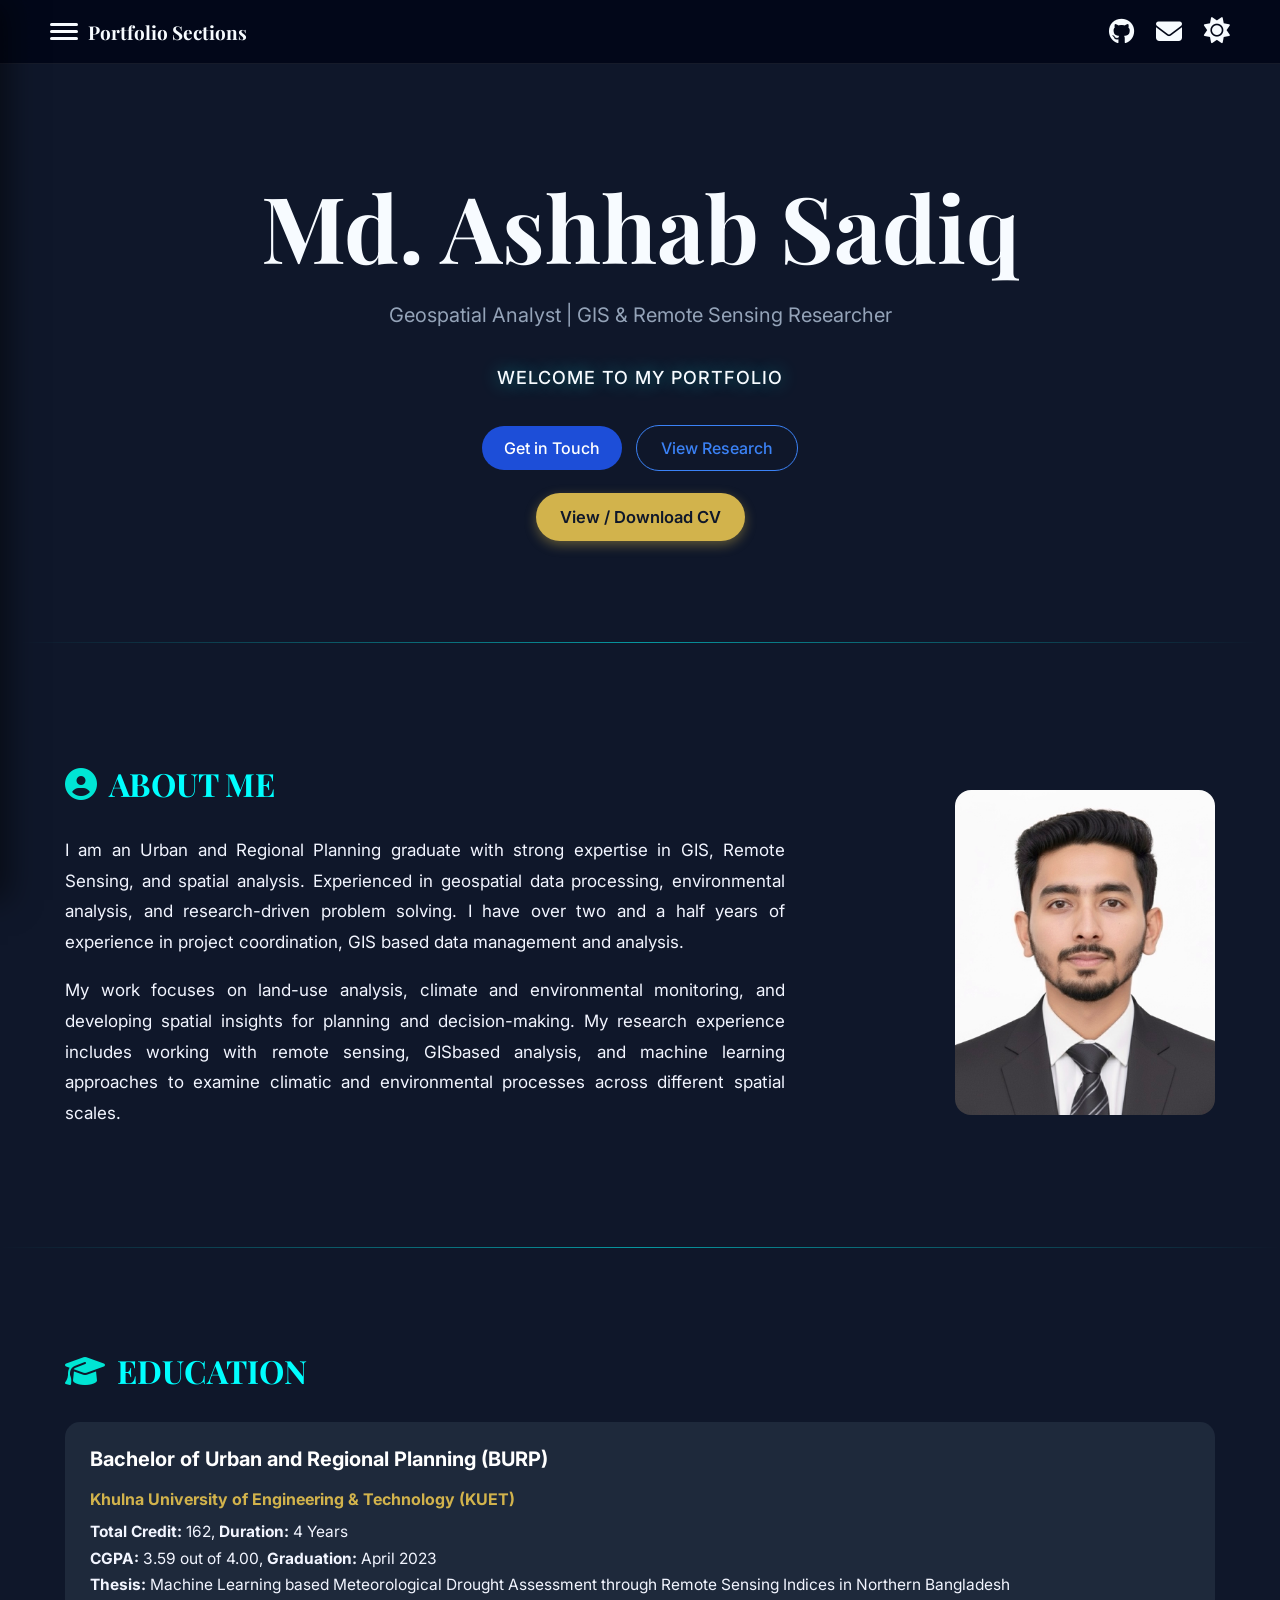
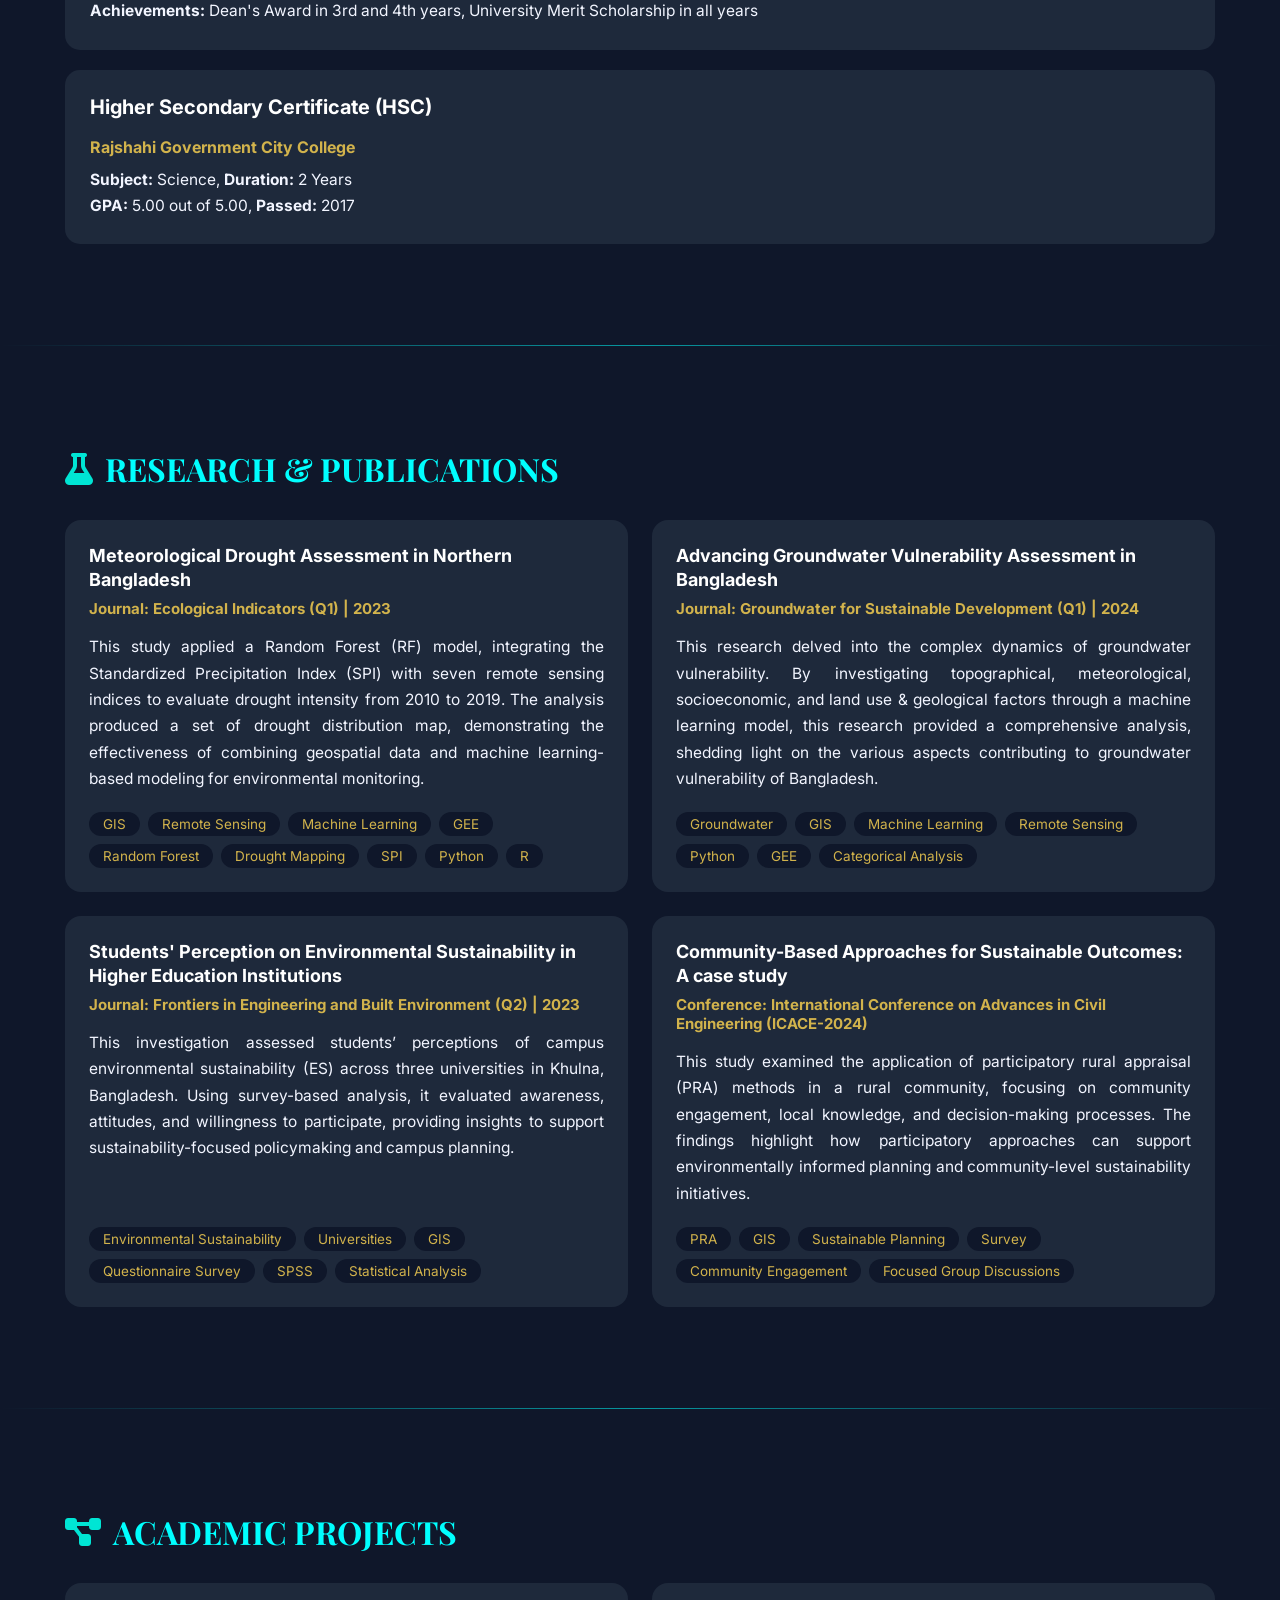
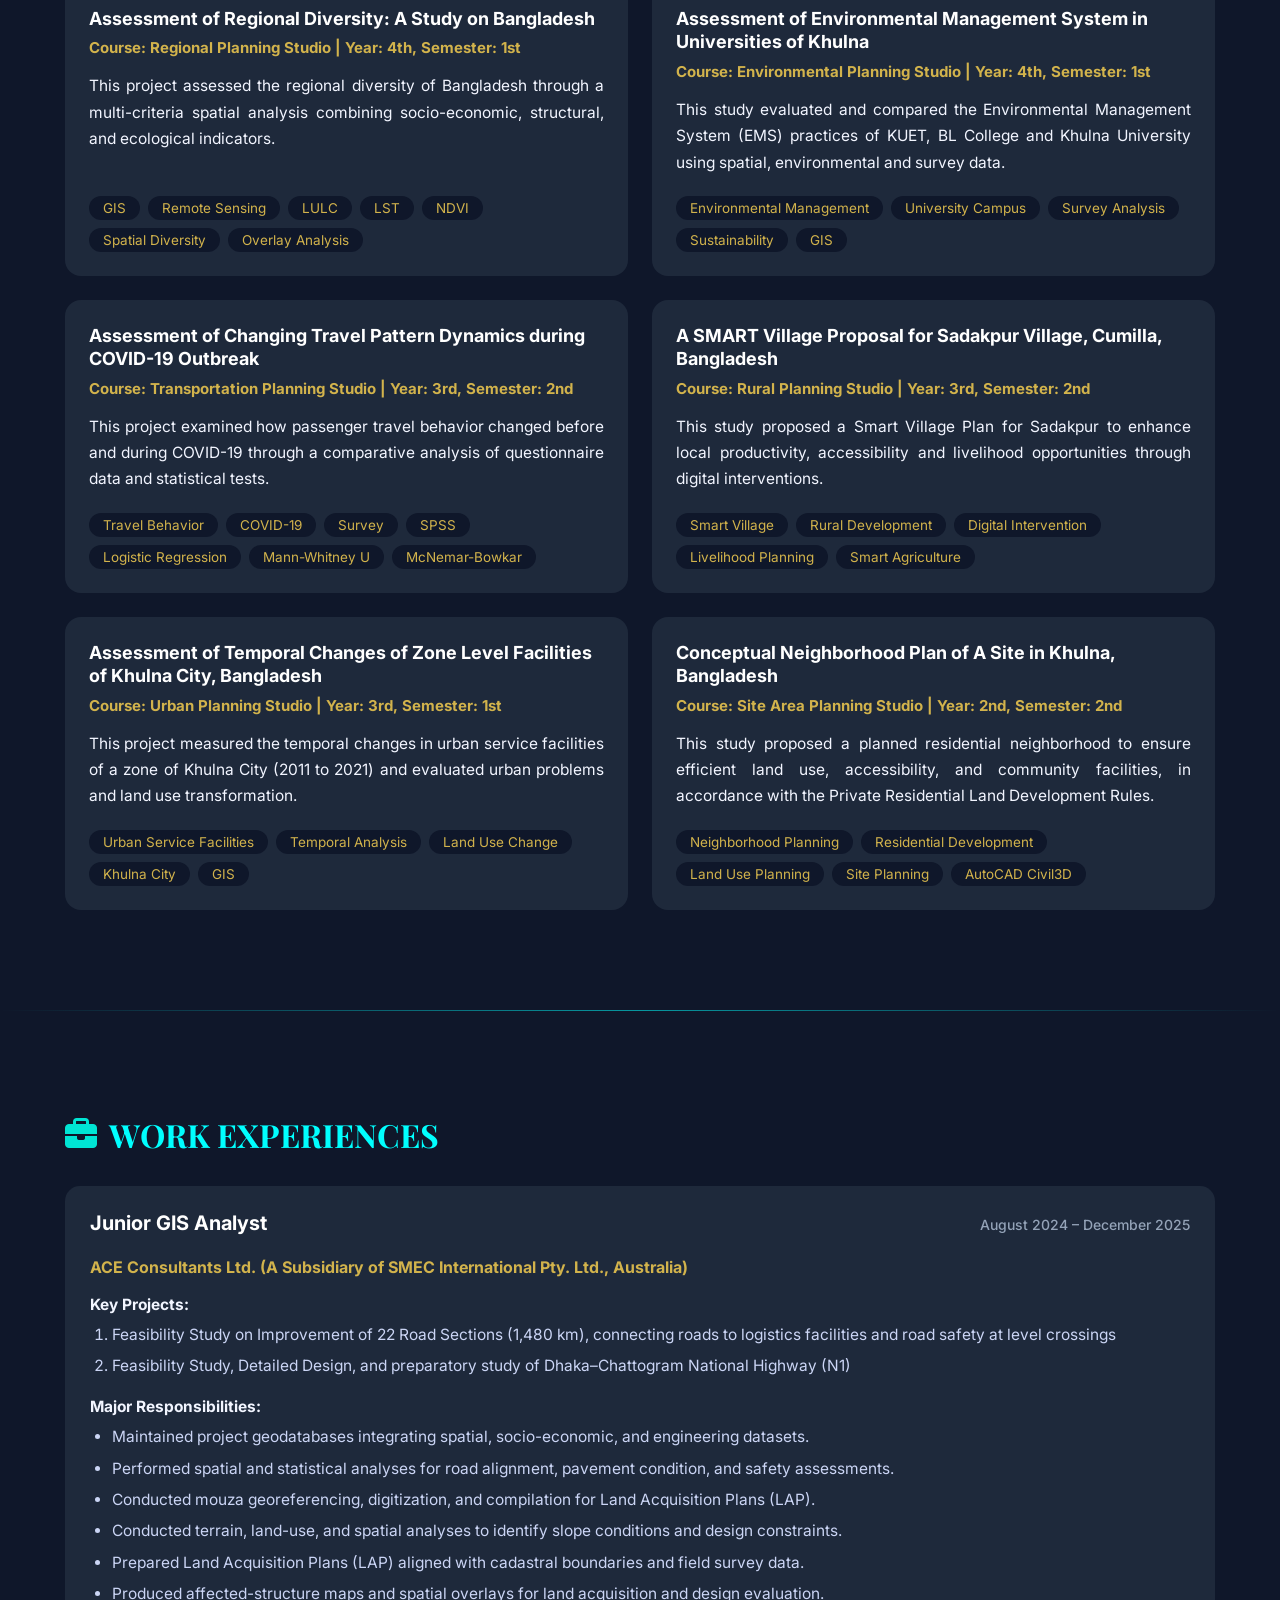
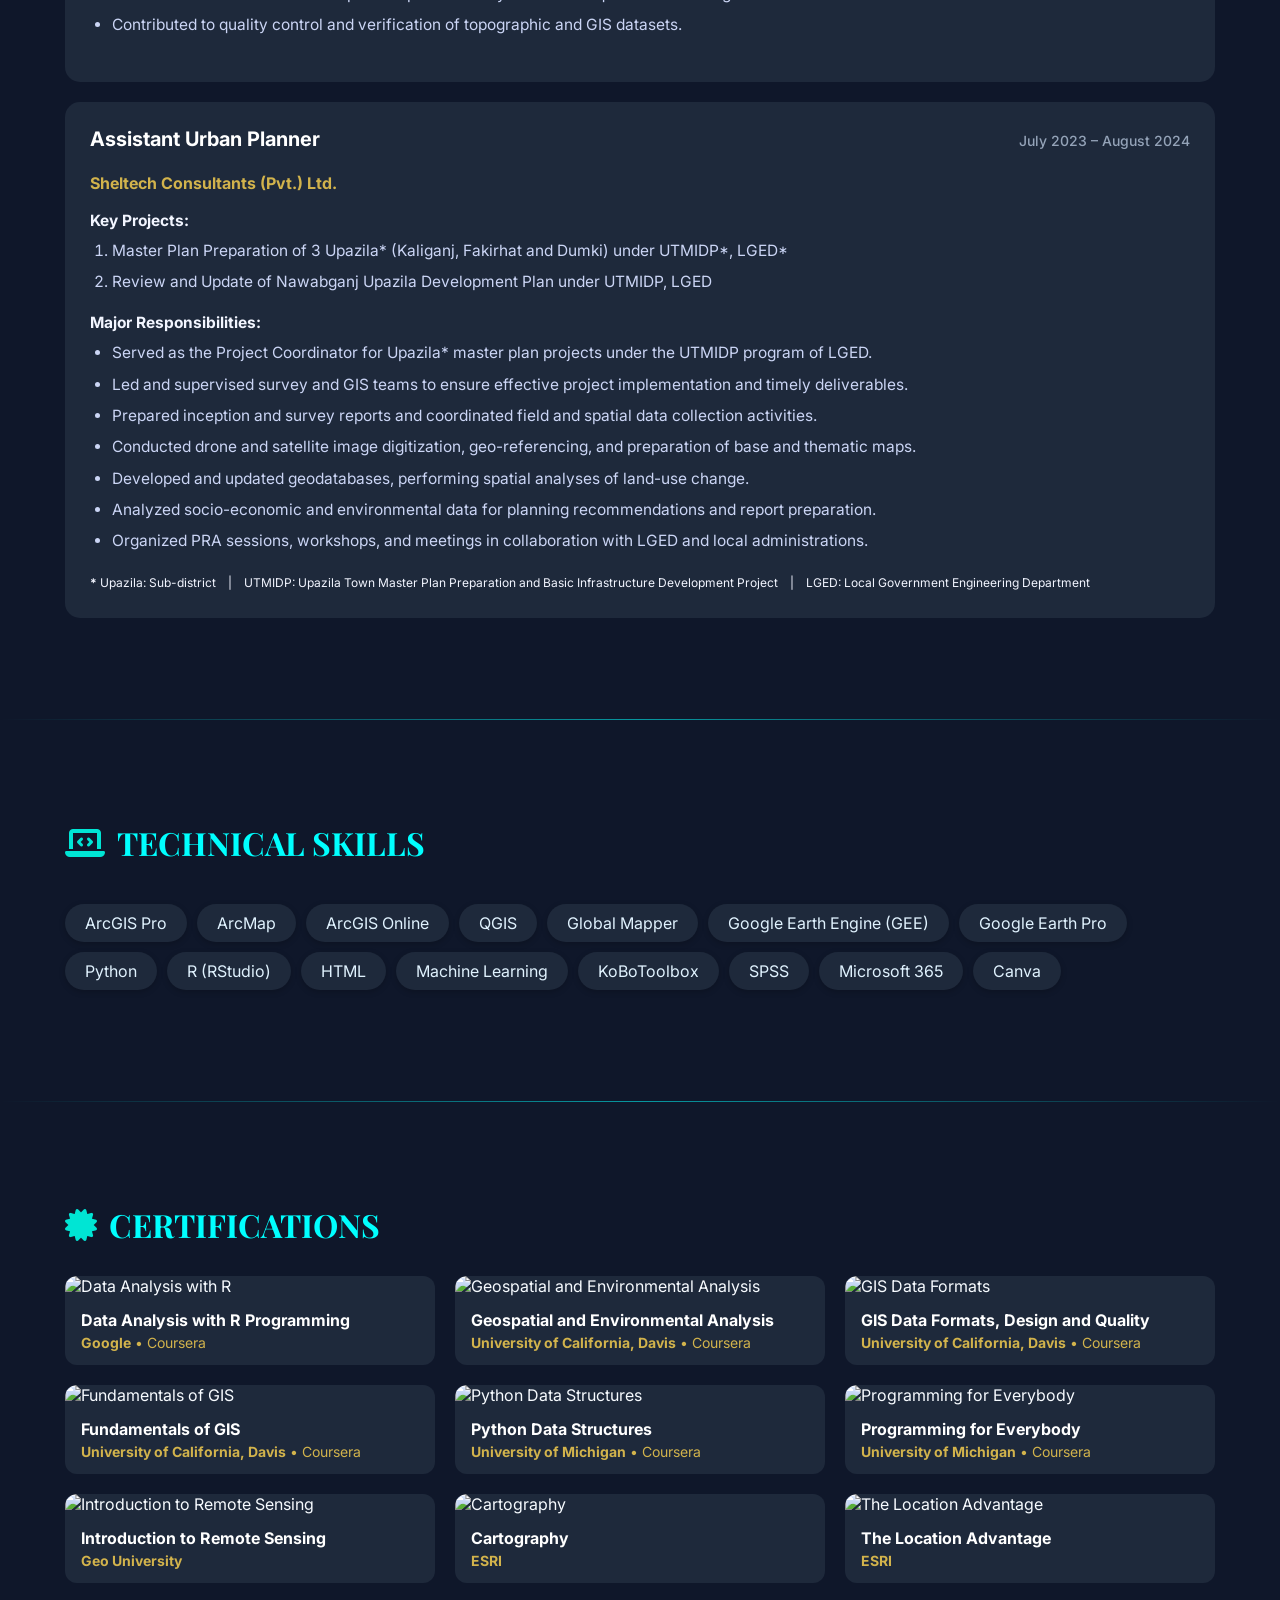
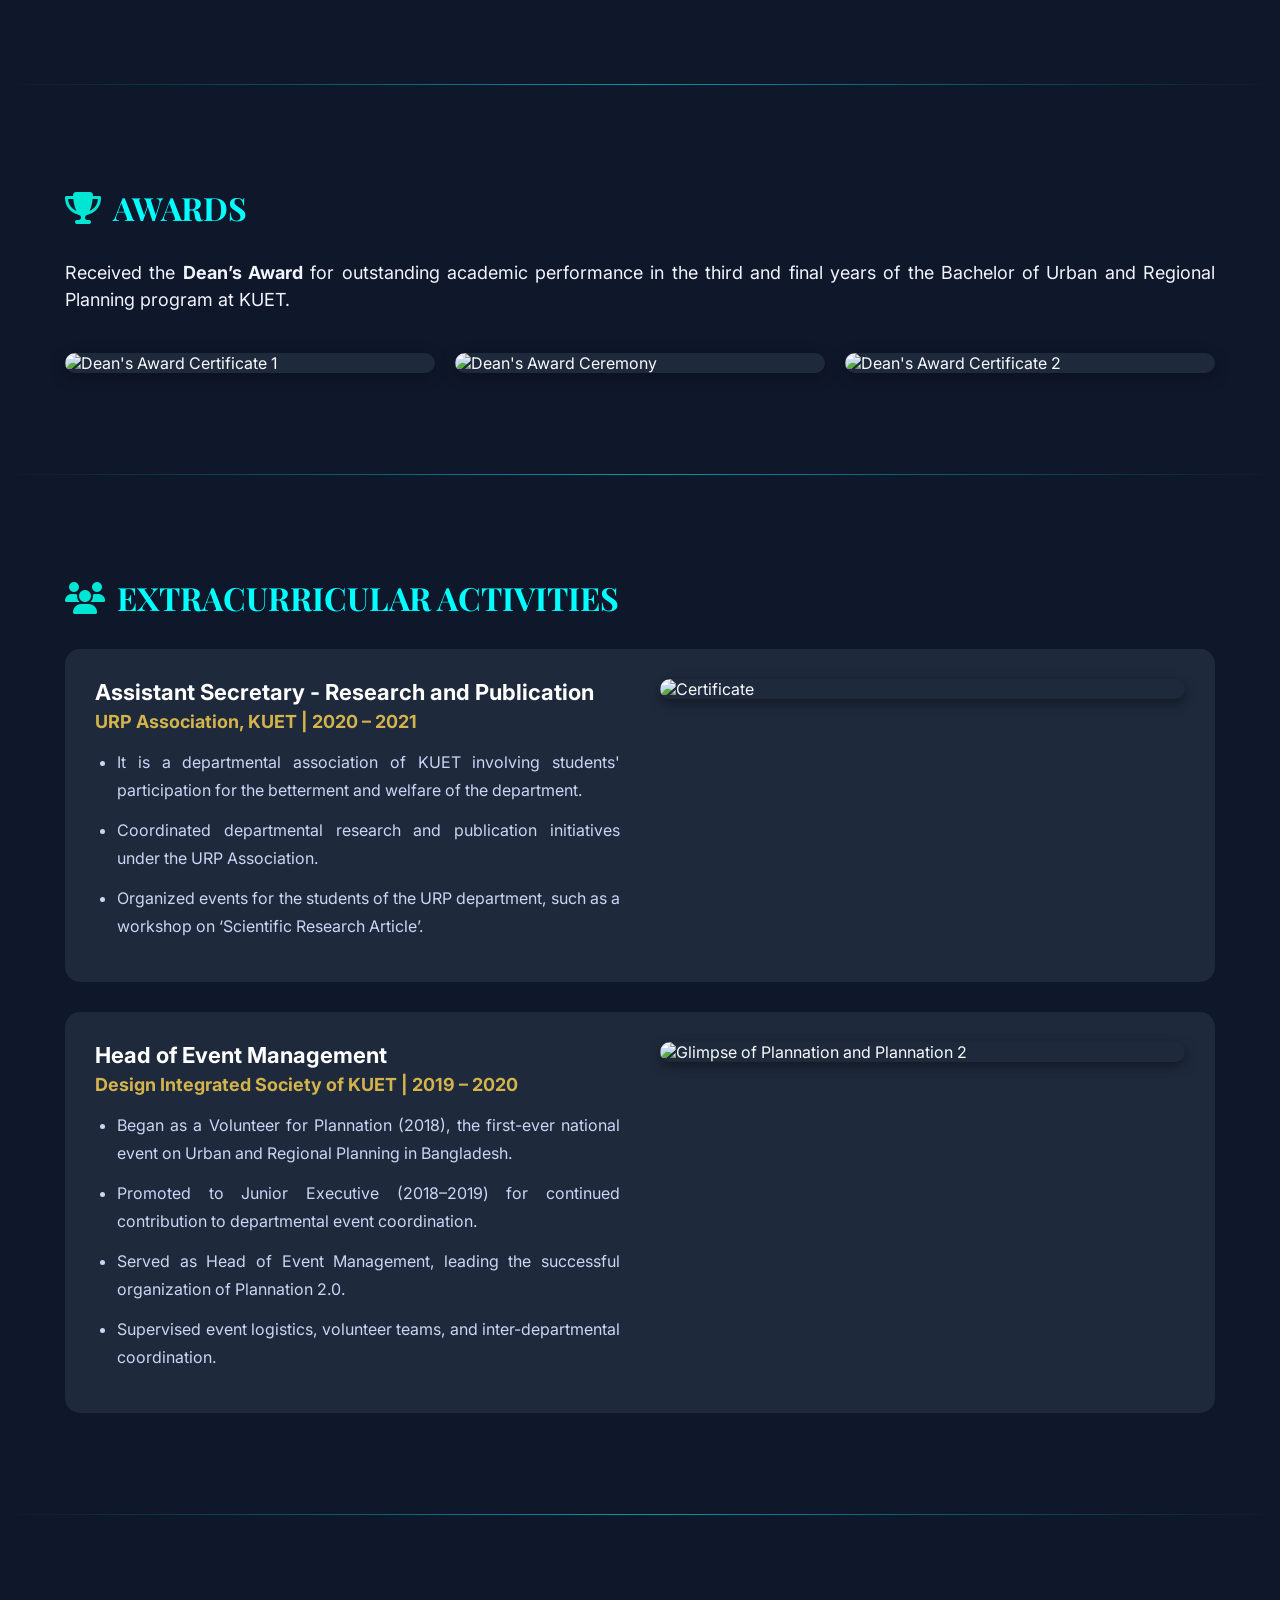
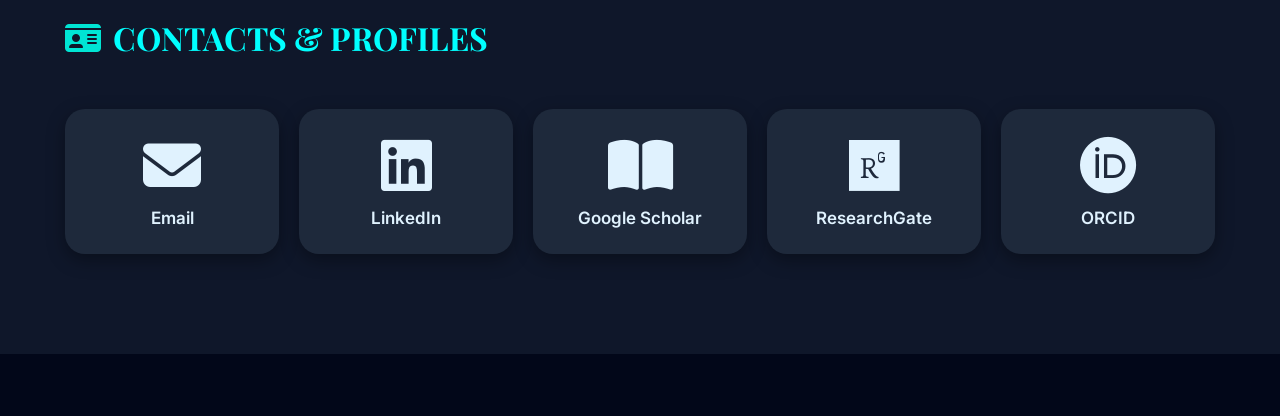
==== commit 17449768: "Update index.html" ====
--- a/index.html
+++ b/index.html
@@ -7,7 +7,7 @@
   <link rel="stylesheet" href="style.css">
   <link rel="stylesheet" href="https://cdnjs.cloudflare.com/ajax/libs/font-awesome/6.5.1/css/all.min.css">
   <link href="https://fonts.googleapis.com/css2?family=Playfair+Display:wght@500;700&family=Inter:wght@300;400;500&display=swap" rel="stylesheet">
-  <link rel="icon" href="Images/Initial Logo.png" type="image/png">
+  <link rel="icon" href="Images/Icon.ico" type="image/png">
 </head>
 <body> 
 
@@ -82,7 +82,7 @@
           approaches to examine climatic and environmental processes across different spatial scales.</p>
       </div>
       <div class="about-img">
-        <img src="Photo.JPG" alt="Md. Ashhab Sadiq">
+        <img src="Images/Photo.JPG" alt="Md. Ashhab Sadiq">
       </div>
     </div>
   </div>
@@ -119,7 +119,7 @@
     <div class="research-grid">
 
       <!-- Block 1 -->
-      <a href="research-drought.html" class="card-link">
+      <a id="research-drought" href="research-drought.html" class="card-link">
         <div class="research-card">
           <h3>Meteorological Drought Assessment in Northern Bangladesh</h3>
           <div class="research-meta">
@@ -143,7 +143,7 @@
       </a>
 
       <!-- Block 2 -->
-      <a href="research-groundwater.html" class="card-link">
+      <a id="research-groundwater" href="research-groundwater.html" class="card-link">
         <div class="research-card">
           <h3>Advancing Groundwater Vulnerability Assessment in Bangladesh</h3>
           <div class="research-meta">
@@ -163,7 +163,7 @@
       </a>
 
       <!-- Block 3 -->
-      <a href="research-sustainability.html" class="card-link">
+      <a id="research-environment" href="research-environment.html" class="card-link">
         <div class="research-card">
           <h3>Students' Perception on Environmental Sustainability in Higher Education Institutions</h3>
           <div class="research-meta">
@@ -182,7 +182,7 @@
       </a>
 
       <!-- Block 4 -->
-      <a href="research-pra.html" class="card-link">
+      <a id="research-community" href="research-community.html" class="card-link">
         <div class="research-card">
           <h3>Community-Based Approaches for Sustainable Outcomes: A case study</h3>
           <div class="research-meta">
@@ -213,7 +213,7 @@
     <div class="research-grid">
 
       <!-- 1 -->
-      <a href="academic-regional-diversity.html" class="card-link">
+      <a id="academic-regional" href="academic-regional.html" class="card-link">
         <div class="research-card">
           <h3>Assessment of Regional Diversity: A Study on Bangladesh</h3>
           <div class="research-meta">
@@ -233,7 +233,7 @@
       </a>
 
       <!-- 2 -->
-      <a href="academic-ems.html" class="card-link">
+      <a id="academic-ems" href="academic-ems.html" class="card-link">
         <div class="research-card">
           <h3>Assessment of Environmental Management System in Universities of Khulna</h3>
           <div class="research-meta">
@@ -251,7 +251,7 @@
       </a>
 
       <!-- 3 -->
-      <a href="academic-travel.html" class="card-link">
+      <a id="academic-transport" href="academic-transport.html" class="card-link">
         <div class="research-card">
           <h3>Assessment of Changing Travel Pattern Dynamics during COVID-19 Outbreak</h3>
           <div class="research-meta">
@@ -271,7 +271,7 @@
       </a>
 
       <!-- 4 -->
-      <a href="academic-smart-village.html" class="card-link">
+      <a id="academic-rural" href="academic-rural.html" class="card-link">
         <div class="research-card">
           <h3>A SMART Village Proposal for Sadakpur Village, Cumilla, Bangladesh</h3>
           <div class="research-meta">
@@ -289,7 +289,7 @@
       </a>
 
       <!-- 5 -->
-      <a href="academic-zone-service.html" class="card-link">
+      <a id="academic-urban" href="academic-urban.html" class="card-link">
         <div class="research-card">
           <h3>Assessment of Temporal Changes of Zone Level Facilities of Khulna City, Bangladesh</h3>
           <div class="research-meta">
@@ -307,7 +307,7 @@
       </a>
 
       <!-- 6 -->
-      <a href="academic-neighborhood-plan.html" class="card-link">
+      <a id="academic-planning" href="academic-planning.html" class="card-link">
         <div class="research-card">
           <h3>Conceptual Neighborhood Plan of A Site in Khulna, Bangladesh</h3>
           <div class="research-meta">
@@ -342,12 +342,12 @@
       </div>
       <h4 class="company"><a href="https://www.acebd.com/" target="_blank">ACE Consultants Ltd. (A Subsidiary of SMEC International Pty. Ltd., Australia)</a></h4>
       <h5>Key Projects:</h5>
-      <ul>
+      <ol>
         <li>Feasibility Study on Improvement of 22 Road Sections (1,480 km), connecting roads to logistics facilities and road safety at level crossings</li>
         <li>Feasibility Study, Detailed Design, and preparatory study of Dhaka–Chattogram National Highway (N1)</li>
-      </ul>
+      </ol>
       <h5>Major Responsibilities:</h5>
-      <ol>
+      <ul>
         <li>Maintained project geodatabases integrating spatial, socio-economic, and engineering datasets.</li>
         <li>Performed spatial and statistical analyses for road alignment, pavement condition, and safety assessments.</li>
         <li>Conducted mouza georeferencing, digitization, and compilation for Land Acquisition Plans (LAP).</li>
@@ -355,7 +355,7 @@
         <li>Prepared Land Acquisition Plans (LAP) aligned with cadastral boundaries and field survey data.</li>
         <li>Produced affected-structure maps and spatial overlays for land acquisition and design evaluation.</li>
         <li>Contributed to quality control and verification of topographic and GIS datasets.</li>
-      </ol>
+      </ul>
     </div>
 
     <div class="card">
@@ -365,12 +365,12 @@
       </div>
       <h4 class="company"><a href="https://www.scplbd.com/" target="_blank">Sheltech Consultants (Pvt.) Ltd.</a></h4>
       <h5>Key Projects:</h5>
-      <ul>
+      <ol>
         <li>Master Plan Preparation of 3 Upazila* (Kaliganj, Fakirhat and Dumki) under UTMIDP*, LGED*</li>
         <li>Review and Update of Nawabganj Upazila Development Plan under UTMIDP, LGED</li>
-      </ul>
+      </ol>
       <h5>Major Responsibilities:</h5>
-      <ol>
+      <ul>
         <li>Served as the Project Coordinator for Upazila* master plan projects under the UTMIDP program of LGED.</li>
         <li>Led and supervised survey and GIS teams to ensure effective project implementation and timely deliverables.</li>
         <li>Prepared inception and survey reports and coordinated field and spatial data collection activities.</li>
@@ -378,7 +378,7 @@
         <li>Developed and updated geodatabases, performing spatial analyses of land-use change.</li>
         <li>Analyzed socio-economic and environmental data for planning recommendations and report preparation.</li>
         <li>Organized PRA sessions, workshops, and meetings in collaboration with LGED and local administrations.</li>
-      </ol>
+      </ul>
       <p class="footnote"><strong>*</strong> Upazila: Sub-district | UTMIDP: Upazila Town Master Plan Preparation and Basic Infrastructure Development Project | LGED: Local Government Engineering Department</p>
     </div>
   </div>
--- a/style.css
+++ b/style.css
@@ -9,7 +9,7 @@
 body {
   font-family: 'Inter', sans-serif;
   background: #0f172a;
-  color: #e5e7eb; 
+  color: #f7fbff; 
 }
 
 /* ===================== */
@@ -45,6 +45,7 @@
 .logo {
   font-family: 'Playfair Display', serif;
   font-size: 20px;
+  color: #f7fbff;
   font-weight: 700;
 }
 .social-icons {
@@ -52,7 +53,7 @@
   gap: 22px;
 }
 .social-icons a {
-  color: #cbd5f5;
+  color: #f7fbff;
   font-size: 26px;
   transition: 0.3s;
 }
@@ -72,7 +73,8 @@
   font-family: 'Playfair Display', serif;
   font-size: 92px;
   font-weight: 700;
-  margin-bottom: 12px;
+  color: #f7fbff;
+  margin-bottom: 16px;
 }
 .hero p {
   margin-bottom: 40px;
@@ -85,7 +87,7 @@
 .btn {
   background: #1d4ed8;
   color: white;
-  padding: 12px 24px;
+  padding: 12px 22px;
   border-radius: 30px;
   text-decoration: none;
   margin-right: 10px;
@@ -122,22 +124,30 @@
   transform: translateY(-3px);
   box-shadow: 0 8px 20px rgba(210, 179, 76, 0.5);
 }
-/* Welcome line - distinct from subtitle */
-.hero p:nth-of-type(2) {           /* targets the "Welcome to My Portfolio" line */
-  font-family: 'Playfair Display', serif;
-  font-size: 22px;
+/* ===================== */
+/* WELCOME LINE - Matches subtitle + custom glow */
+/* ===================== */
+.hero p:nth-of-type(2) {
+  font-family: 'Inter', sans-serif;
+  font-size: 18px;
   font-weight: 500;
-  color: #d2b34c;                  /* golden accent */
   margin-top: 8px;
   letter-spacing: 1px;
-  opacity: 0.95;
+  color: #f7fbff;                    /* matches subtitle in dark mode */
+  text-shadow: 0 0 18px rgba(0, 255, 255, 0.45);   /* cyan glow (#00ffff) */
+}
+
+/* Light mode - exact subtitle color + #203864 subtle glow */
+.light-mode .hero p:nth-of-type(2) {
+  color: #151715 !important;         /* matches subtitle in light mode */
+  text-shadow: 0 0 18px rgba(32, 56, 100, 0.28) !important;   /* #203864 subtle glow */
 }
 /* ===================== */
 /* SECTION HEADINGS (h2) */
 /* ===================== */
 .section h2 {
   font-family: 'Playfair Display', serif;
-  font-size: 36px;
+  font-size: 32px;
   margin-bottom: 30px;
   text-align: left;
   color: #00ffff;
@@ -267,16 +277,16 @@
   text-align: justify;
 }
 .card ul li, .card ol li {
-  margin-bottom: 10px;
+  margin-bottom: 5px;
   color: #cbd5f5;
 }
 .card ol {
   list-style-type: decimal;
 }
 .footnote {
-  font-size: 13.5px;
+  font-size: 12px !important;
   color: #94a3b8;
-  margin-top: 12px;
+  margin-top: 8px;
 }
 
 /* ===================== */
@@ -565,12 +575,6 @@
   background: transparent !important;
 }
 
-/* Navbar & Secondary Nav */
-/*.light-mode .navbar,
-.light-mode .secondary-nav {
-  background: #faf8f4;
-  box-shadow: 0 4px 12px rgba(0, 0, 0, 0.1);
-}*/
 .light-mode .logo,
 .light-mode .secondary-container a {
   color: #292929;
@@ -691,7 +695,7 @@
 .theme-btn {
   background: none;
   border: none;
-  color: #cbd5f5;
+  color: #f7fbff;
   font-size: 26px;
   cursor: pointer;
   padding: 0;
@@ -721,7 +725,7 @@
 }
 .hamburger-label span {
   height: 3px;
-  background: #cbd5f5;
+  background: #f7fbff;
   border-radius: 3px;
   transition: 0.3s;
 }
@@ -732,7 +736,7 @@
   font-family: 'Playfair Display', serif;
   font-size: 19px;
   font-weight: 700;
-  color: #cbd5f5;
+  color: #f7fbff;
 }
 .light-mode .hamburger-text {
   color: #292929;
@@ -833,12 +837,9 @@
 /* ===================== */
 /* SECTION DIVIDER LINES - FIXED & SUBTLE (works with divider INSIDE section) */
 /* ===================== */
-
-/* Tighter section padding */
 .section {
   padding: 1px 0 !important;
 }
-
 /* Slim divider - works whether inside or outside section */
 .section-divider {
   width: 100%;
@@ -873,7 +874,7 @@
 
 /* Hover effect */
 .section-divider:hover::after {
-  opacity: 0.85;
+  opacity: 0.80;
 }
 
 /* ===================== */
@@ -923,34 +924,60 @@
   color: #020617;
   transform: translateY(-2px);
 }
+
+#contact.section {
+  padding-bottom: 100px !important;
+}
+
+#about.section {
+  padding-top: 0 !important;
+}
+
+#about h2 {
+  margin-top: 0 !important;
+}
+/* ===================== */
+/* SMOOTH SCROLL + OFFSET FOR STICKY NAVBAR */
+/* ===================== */
+html {
+  scroll-behavior: smooth;
+}
+
+/* Reserve space for the sticky navbar so section headings are not hidden */
+.section {
+  scroll-margin-top: 90px !important;
+}
+
+/* Extra safety for hero (if needed) */
+.hero {
+  scroll-margin-top: 80px !important;
+}
+
 /* Mobile only */
 @media (max-width: 768px) {
-
   /* Wider overall content */
   .container {
-    width: 95% !important;
+    width: 98% !important;
     max-width: 1250px;
+    padding-left: 8px !important;
+    padding-right: 8px !important;
+    margin-left: auto;
+    margin-right: auto;
+  }
+   .section-divider {
+    margin: 65px auto;
   }
   /* Hero title */
   .hero h1 {
     font-size: 40px;
     line-height: 1.05;
   }
-
-    .buttons {
-  margin-top: 40px;
-}
-
-  .section h2 {
-  font-size: 24px;
-}
-
-h3 {
-  font-size: 16.5px;
-}
-h4 {
-  font-size: 15.5px;
-}
+    .buttons { margin-top: 40px;}
+  
+  .section h2 { font-size: 22px;}
+  
+h3 {font-size: 16.5px;}
+h4 {font-size: 15.5px;}
 h5 {
   font-size: 15.5px;
   color: #f2f5ff;
@@ -961,16 +988,14 @@
   .about-img {
     display: none;
   }
-
   /* Research & Academic cards */
   .research-grid,
   .academic-grid {
     grid-template-columns: repeat(auto-fit, minmax(300px, 1fr));
     gap: 20px;
   }
-/* ===================== */
-  /* MOBILE NAVBAR - GLASS EFFECT (fixed for light theme) */
-  /* ===================== */
+
+  /* MOBILE NAVBAR */
   .navbar {
     padding: 14px 15px;
     font-size: 12px;
@@ -978,8 +1003,6 @@
     backdrop-filter: blur(20px);
     border-bottom: 1px solid rgba(255,255,255,0.08);
   }
-
-  /* Light mode - solid & clean (no see-through text) */
   .light-mode .navbar {
     font-size: 12px;
     background: rgba(248, 246, 242, 0.97) !important;
@@ -987,55 +1010,44 @@
     border-bottom: 1px solid rgba(0,0,0,0.08);
     box-shadow: 0 4px 12px rgba(0, 0, 0, 0.08);
   }
-  /* ===================== */
-  /* SIDE MENU PANEL - 50% WIDTH ON MOBILE ONLY */
-  /* ===================== */
+
+  /* SIDE MENU PANEL */
   .mobile-menu {
-    width: 58vw !important;      /* ← exactly 50% of screen width */
-    left: -58vw !important;      /* slide from left */
-    max-width: 340px;            /* safety limit on big phones */
-  }
-  /* OPEN THE MENU - must be inside media query */
-    #mobile-menu-toggle:checked ~ .mobile-menu {
+    width: 58vw !important;
+    left: -58vw !important;
+    max-width: 340px;
+  }
+  #mobile-menu-toggle:checked ~ .mobile-menu {
     left: 0 !important;
   }
-  
+
   .footer {
-  padding: 14px 15px;
-  font-size: 9px;
-}
-
-.back-to-top {
-  padding: 14px 15px;
-  font-size: 10px;
-}
-}
-
-#contact.section {
-  padding-bottom: 100px !important;
-}
-
-#about.section {
-  padding-top: 0 !important;
-}
-
-#about h2 {
-  margin-top: 0 !important;
-}
-
-/* ===================== */
-/* SMOOTH SCROLL + OFFSET FOR STICKY NAVBAR */
-/* ===================== */
-html {
-  scroll-behavior: smooth;
-}
-
-/* Reserve space for the sticky navbar so section headings are not hidden */
-.section {
-  scroll-margin-top: 90px !important;
-}
-
-/* Extra safety for hero (if needed) */
-.hero {
-  scroll-margin-top: 80px !important;
-}
+    padding: 14px 15px;
+    font-size: 9px;
+  }
+  .back-to-top {
+    padding: 14px 15px;
+    font-size: 10px;
+  }
+
+  /* Hero */
+  .hero {
+    padding: 100px 8px 30px !important;
+  }
+
+  /* Buttons */
+  .btn {
+    padding: 10px 18px !important;
+    font-size: 14px;
+  }
+  /* All sections - 8px side padding */
+  .section {
+    padding: 1px 8px !important;
+  }
+
+  /* Optional: tighter hero on mobile (you can remove if you don't want any change) */
+  .hero {
+    padding: 100px 8px 30px !important;
+  }
+
+}
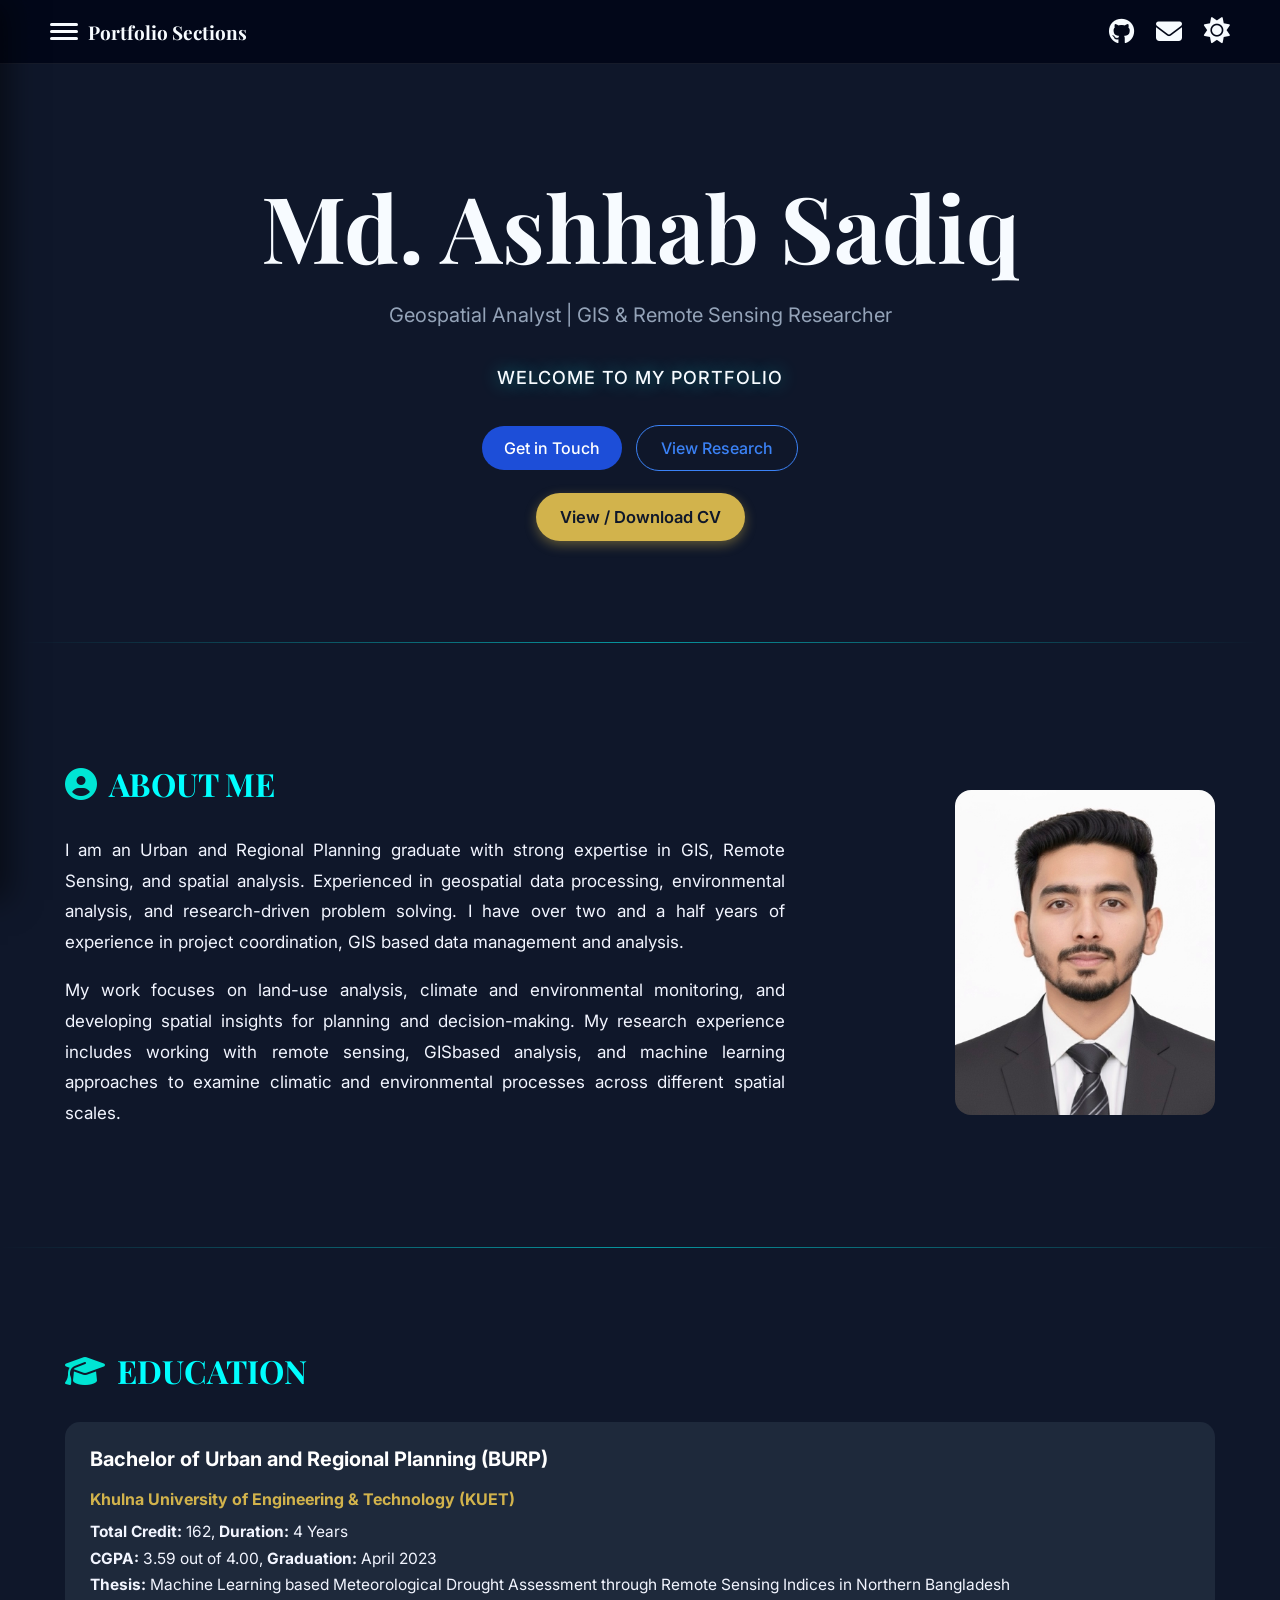
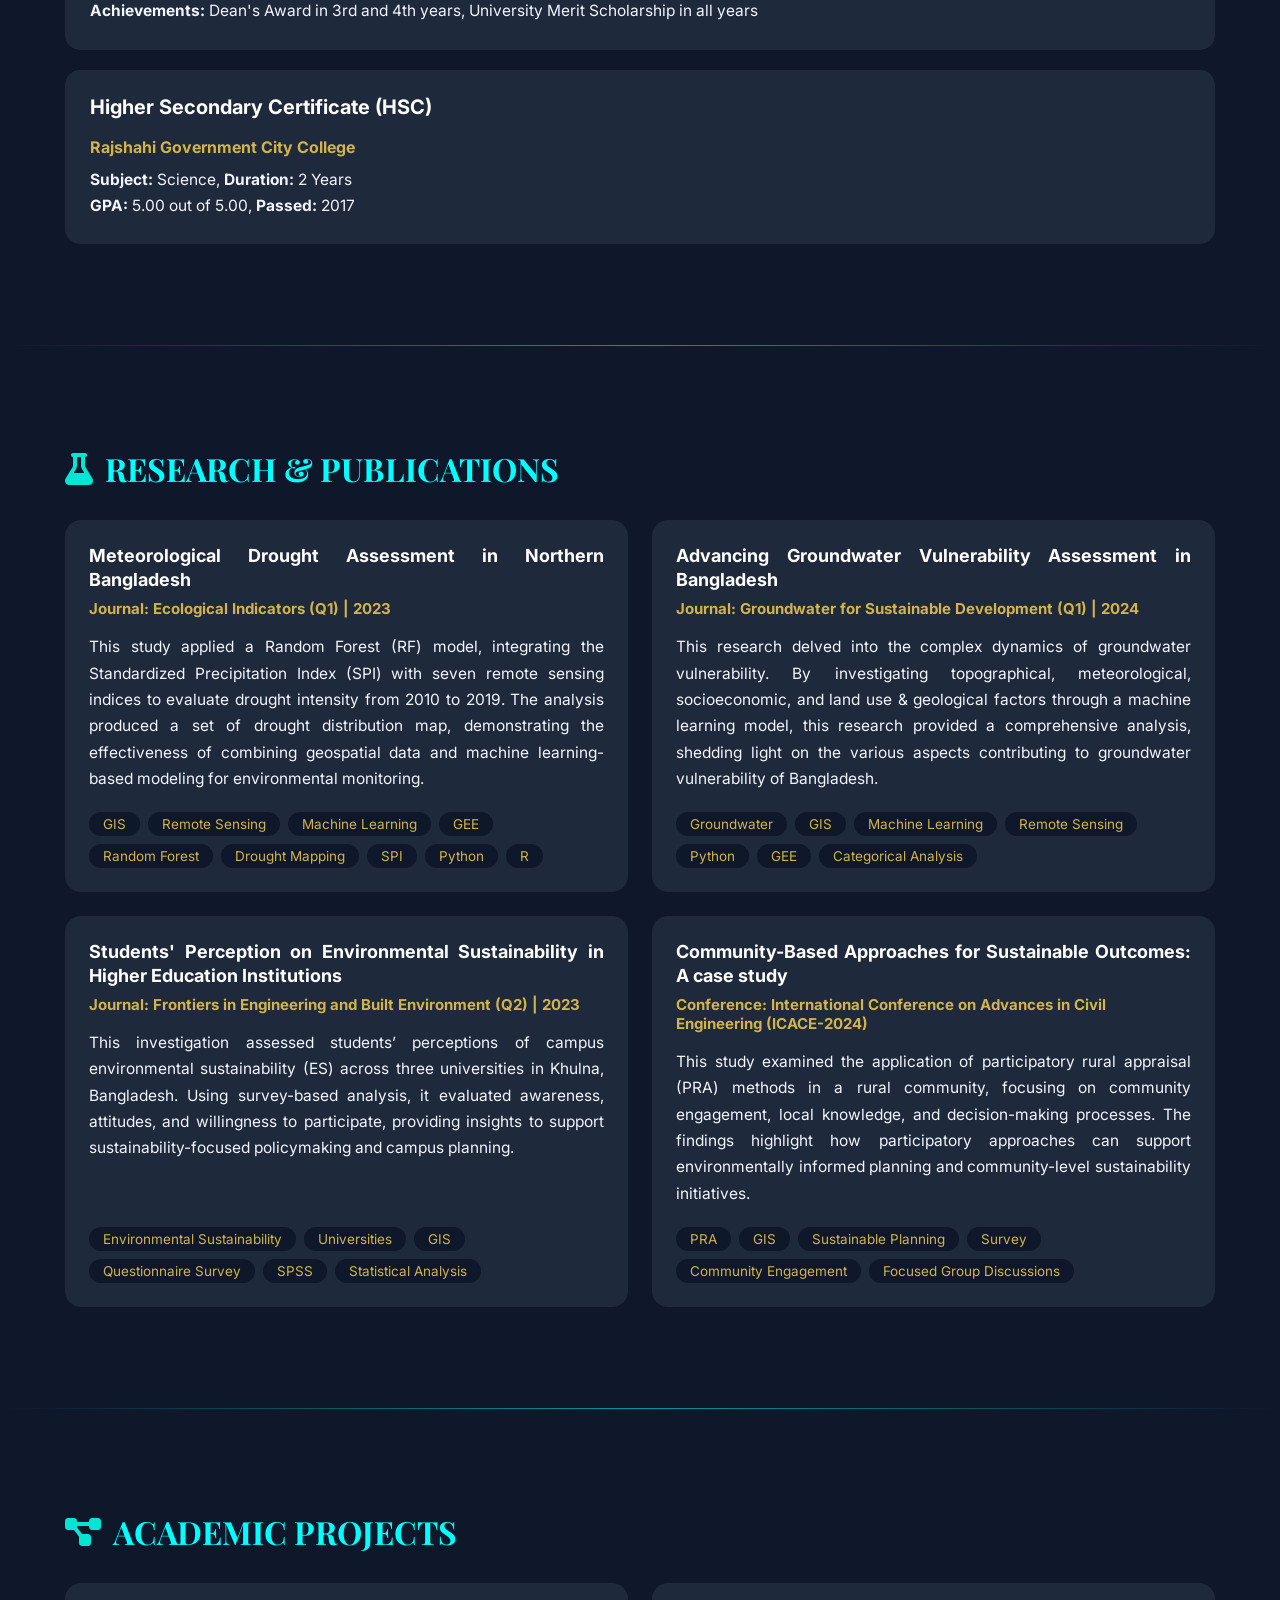
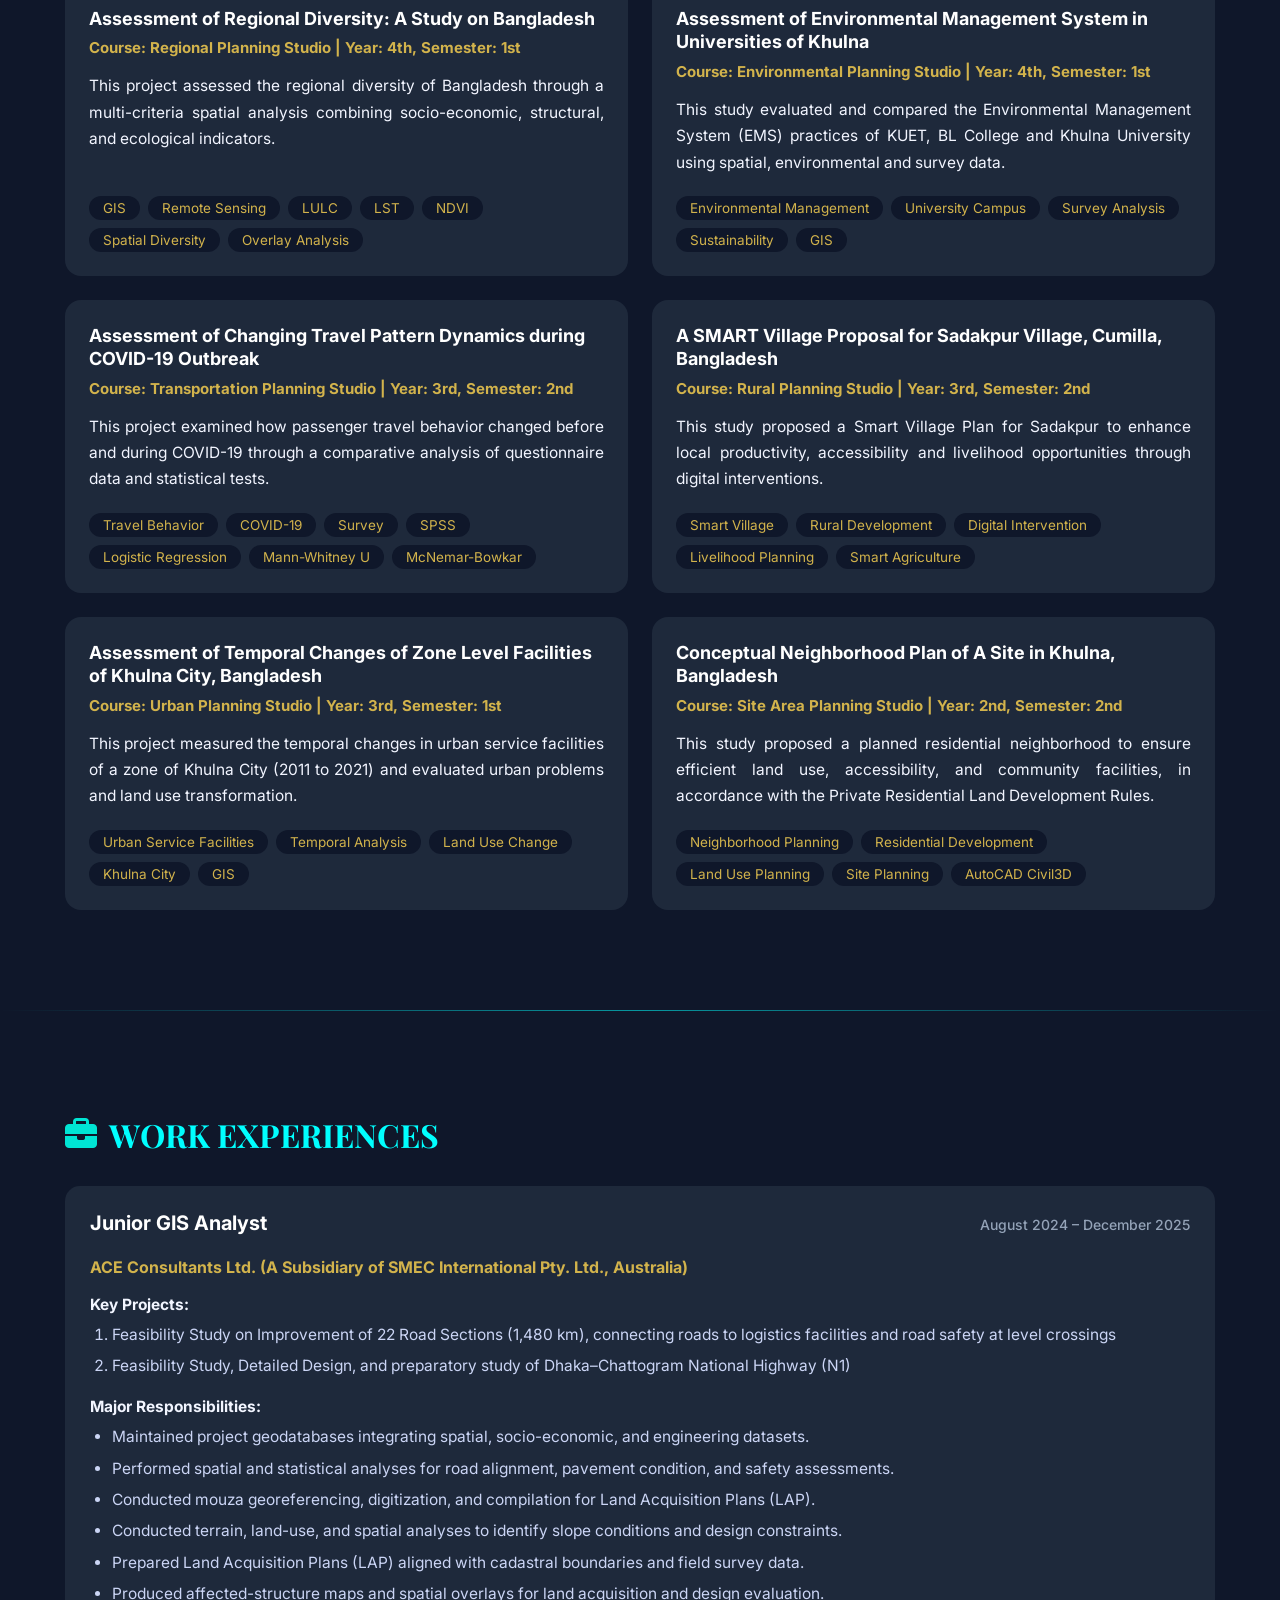
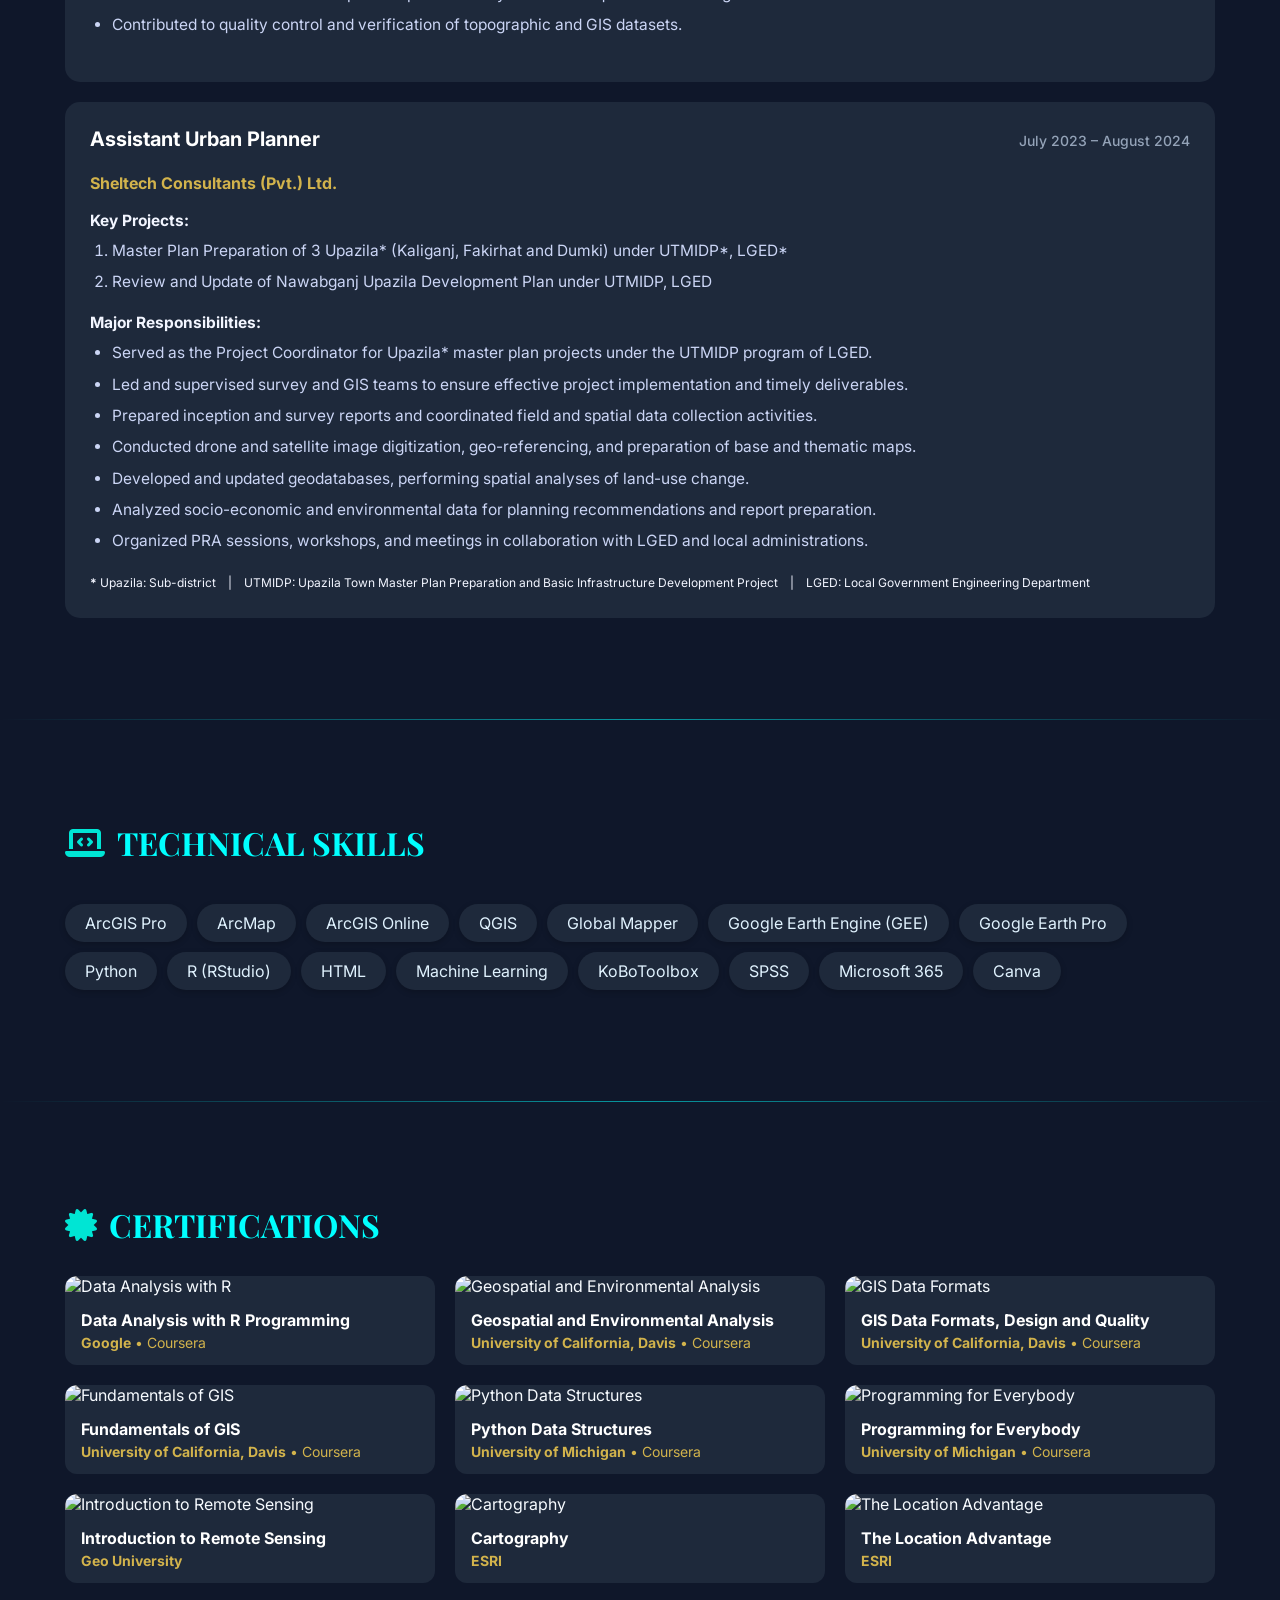
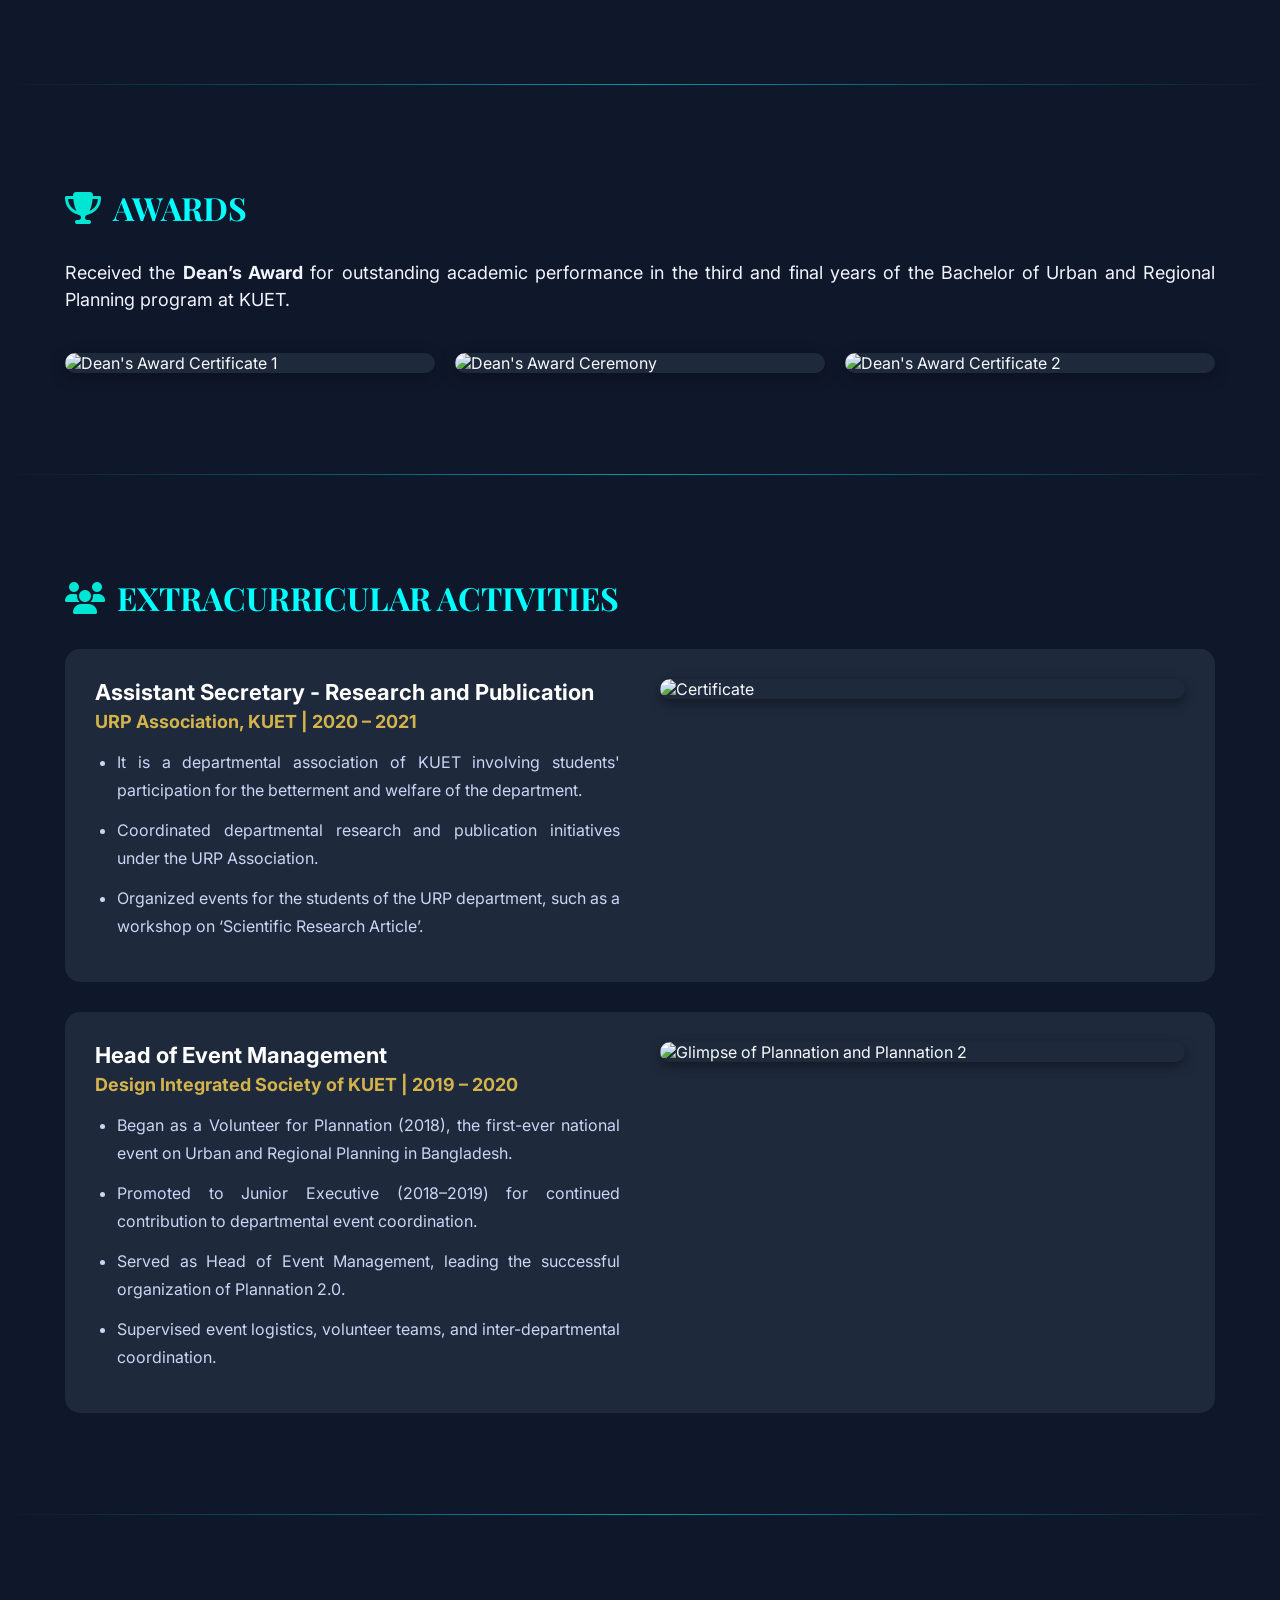
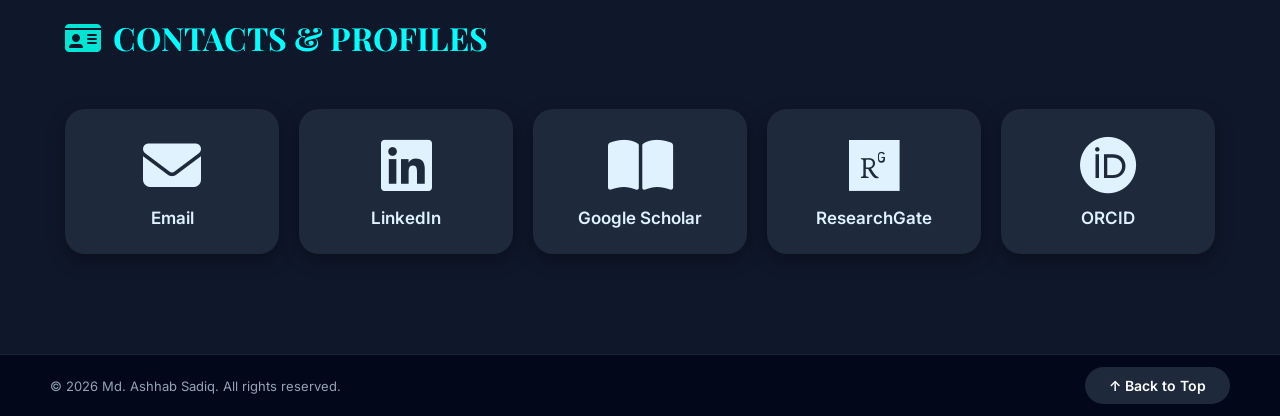
==== commit 7f815ccf: "Update index.html" ====
--- a/index.html
+++ b/index.html
@@ -121,7 +121,7 @@
       <!-- Block 1 -->
       <a id="research-drought" href="research-drought.html" class="card-link">
         <div class="research-card">
-          <h3>Meteorological Drought Assessment in Northern Bangladesh</h3>
+          <h3 style="text-align: justify;">Meteorological Drought Assessment in Northern Bangladesh</h3>
           <div class="research-meta">
           Journal: Ecological Indicators (Q1)  |  2023
           </div>
@@ -145,7 +145,7 @@
       <!-- Block 2 -->
       <a id="research-groundwater" href="research-groundwater.html" class="card-link">
         <div class="research-card">
-          <h3>Advancing Groundwater Vulnerability Assessment in Bangladesh</h3>
+          <h3 style="text-align: justify;">Advancing Groundwater Vulnerability Assessment in Bangladesh</h3>
           <div class="research-meta">
           Journal: Groundwater for Sustainable Development (Q1)  |  2024
           </div>
@@ -165,7 +165,7 @@
       <!-- Block 3 -->
       <a id="research-environment" href="research-environment.html" class="card-link">
         <div class="research-card">
-          <h3>Students' Perception on Environmental Sustainability in Higher Education Institutions</h3>
+          <h3 style="text-align: justify;">Students' Perception on Environmental Sustainability in Higher Education Institutions</h3>
           <div class="research-meta">
           Journal: Frontiers in Engineering and Built Environment (Q2)  |  2023
           </div>
@@ -184,7 +184,7 @@
       <!-- Block 4 -->
       <a id="research-community" href="research-community.html" class="card-link">
         <div class="research-card">
-          <h3>Community-Based Approaches for Sustainable Outcomes: A case study</h3>
+          <h3 style="text-align: justify;">Community-Based Approaches for Sustainable Outcomes: A case study</h3>
           <div class="research-meta">
             Conference: International Conference on Advances in Civil Engineering (ICACE-2024)
           </div>
